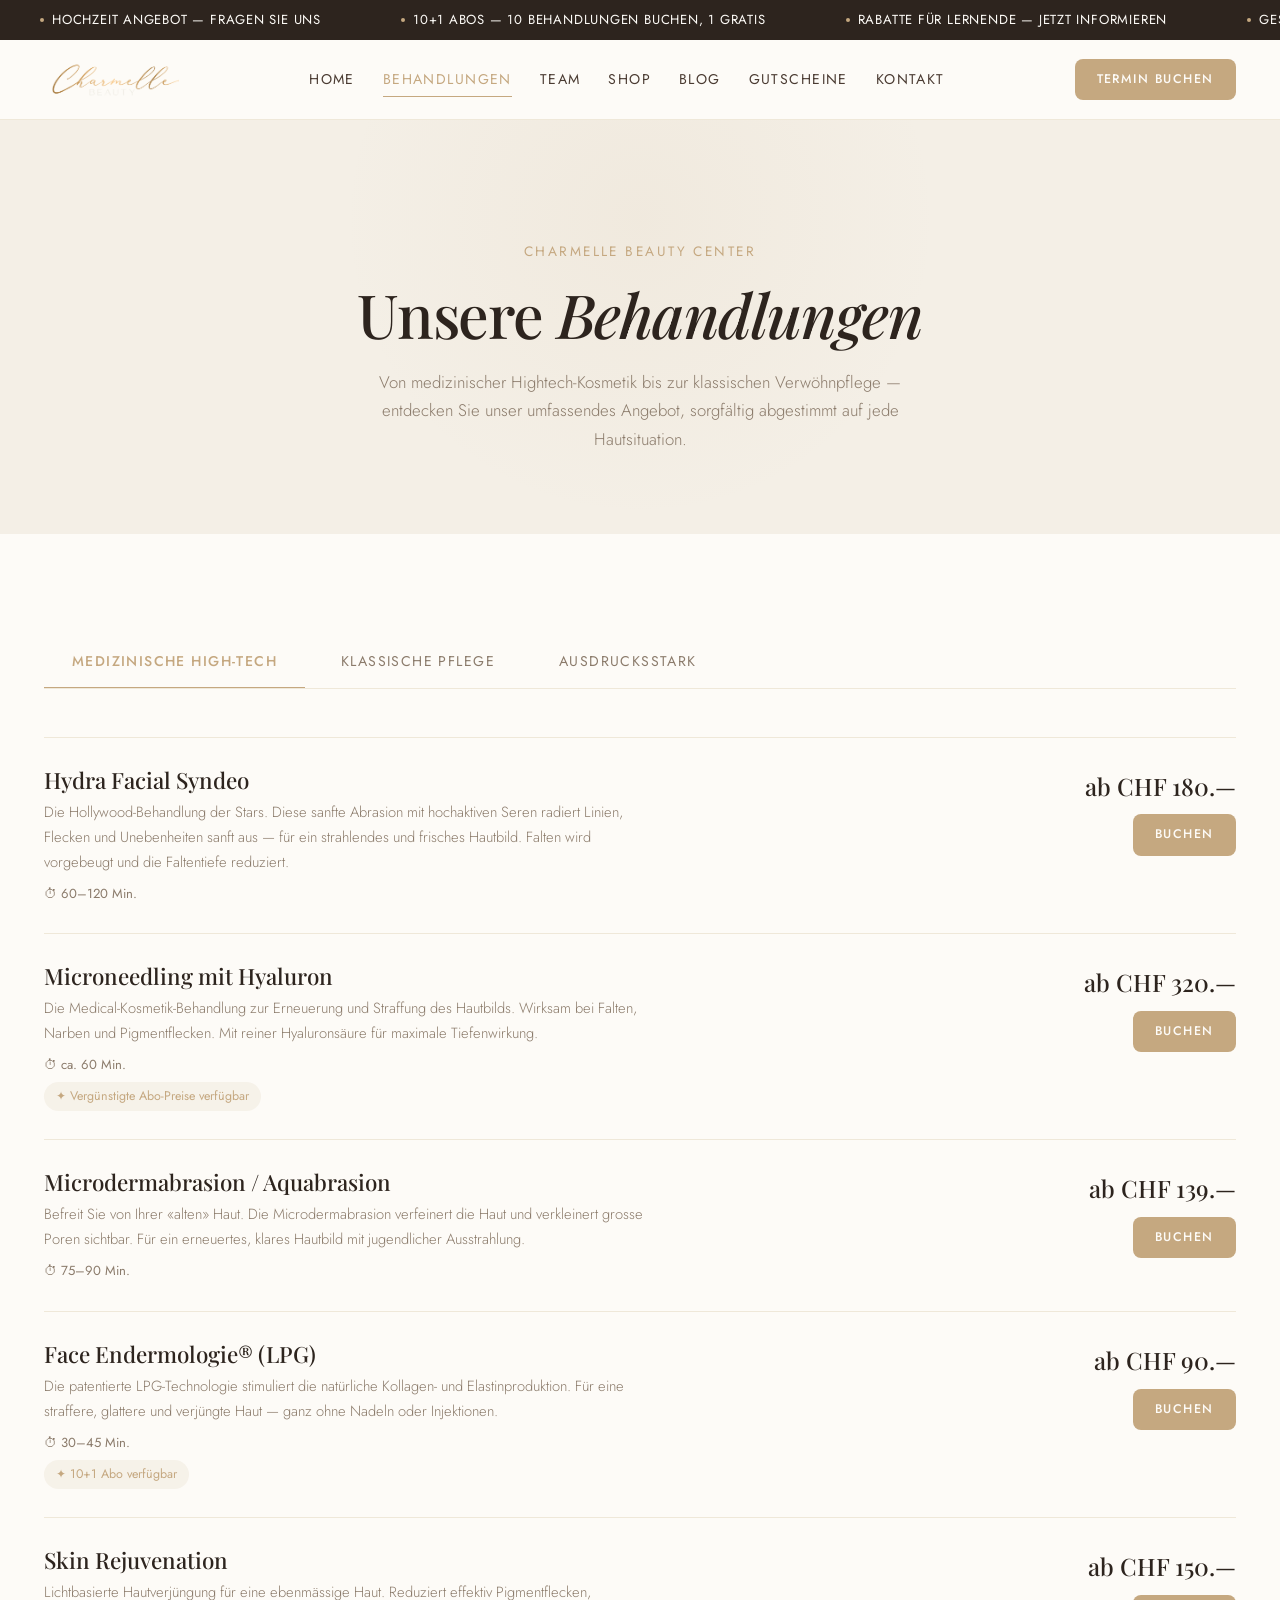
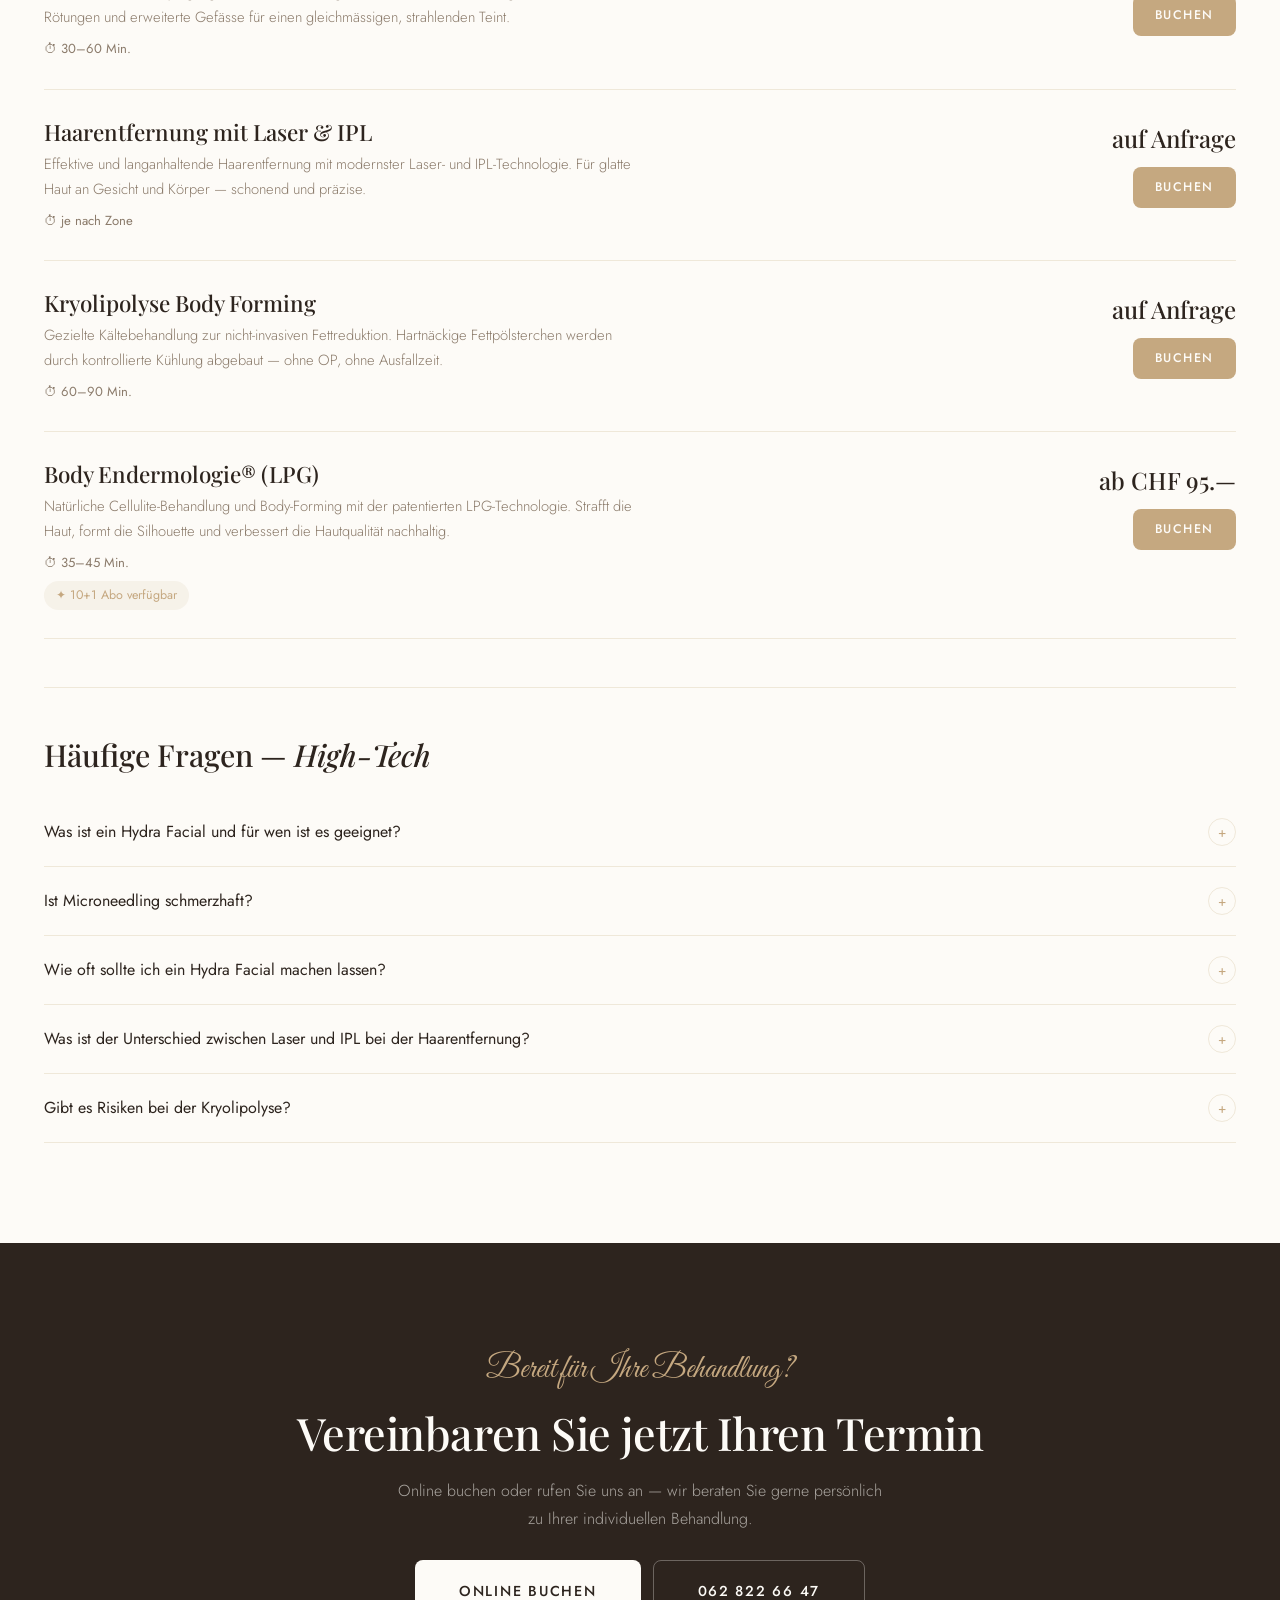
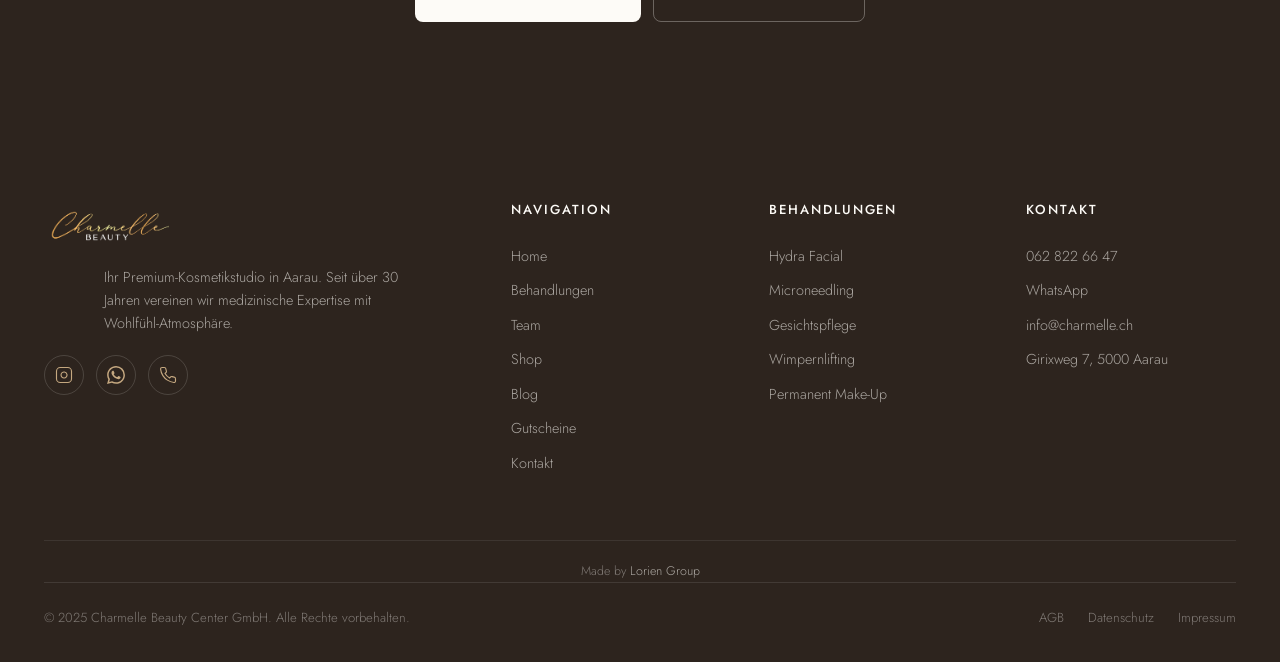
==== behandlungen.html @ 2ba54450 "Initial commit: Charmelle Beauty Center website — full static site with team, treatments, shop, blog" ====
<!DOCTYPE html>
<html lang="de-CH">
<head>
  <meta charset="UTF-8">
  <meta name="viewport" content="width=device-width, initial-scale=1.0">

  <!-- SEO Meta Tags -->
  <title>Behandlungen | Charmelle Beauty Center Aarau — Hydra Facial, Microneedling, Wimpernlifting</title>
  <meta name="description" content="Alle Behandlungen im Überblick: Hydra Facial, Microneedling, Anti-Aging, Wimpernlifting, Permanent Make-Up, Haarentfernung & mehr. Preise und Details. Jetzt buchen!">
  <meta name="keywords" content="Hydra Facial Aarau, Microneedling Preise, Wimpernlifting Aarau, Anti-Aging Behandlung, Permanent Make-Up, Haarentfernung Laser, Gesichtspflege Aarau, Kosmetik Preise">
  <meta name="robots" content="index, follow">
  <link rel="canonical" href="https://www.charmelle.ch/behandlungen">

  <!-- Open Graph -->
  <meta property="og:title" content="Behandlungen | Charmelle Beauty Center Aarau">
  <meta property="og:description" content="Hydra Facial, Microneedling, Wimpernlifting, Permanent Make-Up und mehr. Alle Behandlungen mit Preisen im Überblick.">
  <meta property="og:type" content="website">
  <meta property="og:url" content="https://www.charmelle.ch/behandlungen">
  <meta property="og:locale" content="de_CH">

  <!-- FAQ Schema -->
  <script type="application/ld+json">
  {
    "@context": "https://schema.org",
    "@type": "FAQPage",
    "mainEntity": [
      {
        "@type": "Question",
        "name": "Was ist ein Hydra Facial?",
        "acceptedAnswer": {
          "@type": "Answer",
          "text": "Das Hydra Facial ist eine sanfte, nicht-invasive Behandlung, die Reinigung, Exfoliation, Extraktion und Hydration in einem Schritt kombiniert. Hochaktive Seren werden in die Haut eingeschleust, für ein sofort sichtbares, strahlendes Hautbild."
        }
      },
      {
        "@type": "Question",
        "name": "Ist Microneedling schmerzhaft?",
        "acceptedAnswer": {
          "@type": "Answer",
          "text": "Vor der Behandlung wird eine betäubende Creme aufgetragen. Die meisten Kunden empfinden das Microneedling als angenehm und vergleichen es mit einem leichten Kribbeln auf der Haut."
        }
      },
      {
        "@type": "Question",
        "name": "Wie oft sollte ich ein Hydra Facial machen lassen?",
        "acceptedAnswer": {
          "@type": "Answer",
          "text": "Für optimale Ergebnisse empfehlen wir ein Hydra Facial alle 4–6 Wochen. Bereits nach der ersten Behandlung ist ein sichtbarer Unterschied spürbar."
        }
      },
      {
        "@type": "Question",
        "name": "Was kostet ein Wimpernlifting bei Charmelle?",
        "acceptedAnswer": {
          "@type": "Answer",
          "text": "Ein Wimpernlifting bei Charmelle kostet ab CHF 65.—. Optional können Wimpern zusätzlich gefärbt werden für einen noch intensiveren Look."
        }
      }
    ]
  }
  </script>

  <link rel="stylesheet" href="styles.css">
</head>
<body>

  <!-- ===== ANNOUNCEMENT MARQUEE BAR ===== -->
  <div class="announcement-bar" role="marquee" aria-label="Aktuelle Angebote">
    <div class="marquee-track">
      <span class="marquee-item"><span class="dot"></span>Hochzeit Angebot — Fragen Sie uns</span>
      <span class="marquee-item"><span class="dot"></span>10+1 Abos — 10 Behandlungen buchen, 1 gratis</span>
      <span class="marquee-item"><span class="dot"></span>Rabatte für Lernende — Jetzt informieren</span>
      <span class="marquee-item"><span class="dot"></span>Geschenkgutscheine ab CHF 50.—</span>
      <span class="marquee-item"><span class="dot"></span>Hochzeit Angebot — Fragen Sie uns</span>
      <span class="marquee-item"><span class="dot"></span>10+1 Abos — 10 Behandlungen buchen, 1 gratis</span>
      <span class="marquee-item"><span class="dot"></span>Rabatte für Lernende — Jetzt informieren</span>
      <span class="marquee-item"><span class="dot"></span>Geschenkgutscheine ab CHF 50.—</span>
    </div>
  </div>

  <!-- ===== HEADER ===== -->
  <header class="site-header" id="site-header">
    <div class="header-inner">
      <a href="index.html" class="logo">
        <img src="images/logo.png" alt="Charmelle Beauty Center Logo" class="logo-img">
      </a>
      <nav class="main-nav" id="main-nav">
        <a href="index.html">Home</a>
        <a href="behandlungen.html" class="active">Behandlungen</a>
        
        <a href="team.html">Team</a>
        <a href="produkte.html">Shop</a>
        <a href="blog.html">Blog</a><a href="gutscheine.html">Gutscheine</a>
        <a href="kontakt.html">Kontakt</a>
        <a href="https://charmelle.coboma.ch/booking" class="btn btn--primary btn--small header-cta--mobile" style="display:none;" target="_blank" rel="noopener">Termin Buchen</a>
      </nav>
      <div class="header-cta">
        <a href="https://charmelle.coboma.ch/booking" class="btn btn--primary btn--small" target="_blank" rel="noopener">Termin Buchen</a>
      </div>
      <button class="menu-toggle" id="menu-toggle" aria-label="Menü öffnen" aria-expanded="false">
        <span></span><span></span><span></span>
      </button>
    </div>
  </header>

  <!-- ===== PAGE HERO ===== -->
  <section class="page-hero">
    <div class="container">
      <span class="subtitle">Charmelle Beauty Center</span>
      <h1>Unsere <em class="text-italic">Behandlungen</em></h1>
      <p>Von medizinischer Hightech-Kosmetik bis zur klassischen Verwöhnpflege — entdecken Sie unser umfassendes Angebot, sorgfältig abgestimmt auf jede Hautsituation.</p>
    </div>
  </section>

  <!-- ===== BEHANDLUNGEN CONTENT ===== -->
  <section class="section" id="behandlungen-content">
    <div class="container">

      <!-- Tab Navigation -->
      <div class="tab-nav reveal" data-tab-group="treatments" role="tablist">
        <button class="tab-btn active" data-tab="tab-hightech" role="tab" aria-selected="true">Medizinische High-Tech</button>
        <button class="tab-btn" data-tab="tab-klassisch" role="tab" aria-selected="false">Klassische Pflege</button>
        <button class="tab-btn" data-tab="tab-ausdrucksstark" role="tab" aria-selected="false">Ausdrucksstark</button>
      </div>

      <!-- ==========================================
           TAB 1: MEDIZINISCHE HIGH-TECH
           ========================================== -->
      <div class="tab-panel active" id="tab-hightech" data-tab-group="treatments" role="tabpanel">

        <div class="treatment-list">

          <!-- Hydra Facial Syndeo -->
          <div class="treatment-item reveal">
            <div class="treatment-info">
              <h4>Hydra Facial Syndeo</h4>
              <p>Die Hollywood-Behandlung der Stars. Diese sanfte Abrasion mit hochaktiven Seren radiert Linien, Flecken und Unebenheiten sanft aus — für ein strahlendes und frisches Hautbild. Falten wird vorgebeugt und die Faltentiefe reduziert.</p>
              <div class="treatment-meta">
                <span class="duration">⏱ 60–120 Min.</span>
              </div>
            </div>
            <div class="treatment-action">
              <span class="treatment-price-large">ab CHF 180.—</span>
              <a href="https://charmelle.coboma.ch/booking" class="btn btn--primary btn--small" target="_blank" rel="noopener">Buchen</a>
            </div>
          </div>

          <!-- Microneedling -->
          <div class="treatment-item reveal">
            <div class="treatment-info">
              <h4>Microneedling mit Hyaluron</h4>
              <p>Die Medical-Kosmetik-Behandlung zur Erneuerung und Straffung des Hautbilds. Wirksam bei Falten, Narben und Pigmentflecken. Mit reiner Hyaluronsäure für maximale Tiefenwirkung.</p>
              <div class="treatment-meta">
                <span class="duration">⏱ ca. 60 Min.</span>
              </div>
              <span class="addon-badge">✦ Vergünstigte Abo-Preise verfügbar</span>
            </div>
            <div class="treatment-action">
              <span class="treatment-price-large">ab CHF 320.—</span>
              <a href="https://charmelle.coboma.ch/booking" class="btn btn--primary btn--small" target="_blank" rel="noopener">Buchen</a>
            </div>
          </div>

          <!-- Microdermabrasion -->
          <div class="treatment-item reveal">
            <div class="treatment-info">
              <h4>Microdermabrasion / Aquabrasion</h4>
              <p>Befreit Sie von Ihrer «alten» Haut. Die Microdermabrasion verfeinert die Haut und verkleinert grosse Poren sichtbar. Für ein erneuertes, klares Hautbild mit jugendlicher Ausstrahlung.</p>
              <div class="treatment-meta">
                <span class="duration">⏱ 75–90 Min.</span>
              </div>
            </div>
            <div class="treatment-action">
              <span class="treatment-price-large">ab CHF 139.—</span>
              <a href="https://charmelle.coboma.ch/booking" class="btn btn--primary btn--small" target="_blank" rel="noopener">Buchen</a>
            </div>
          </div>

          <!-- Face Endermologie -->
          <div class="treatment-item reveal">
            <div class="treatment-info">
              <h4>Face Endermologie® (LPG)</h4>
              <p>Die patentierte LPG-Technologie stimuliert die natürliche Kollagen- und Elastinproduktion. Für eine straffere, glattere und verjüngte Haut — ganz ohne Nadeln oder Injektionen.</p>
              <div class="treatment-meta">
                <span class="duration">⏱ 30–45 Min.</span>
              </div>
              <span class="addon-badge">✦ 10+1 Abo verfügbar</span>
            </div>
            <div class="treatment-action">
              <span class="treatment-price-large">ab CHF 90.—</span>
              <a href="https://charmelle.coboma.ch/booking" class="btn btn--primary btn--small" target="_blank" rel="noopener">Buchen</a>
            </div>
          </div>

          <!-- Skin Rejuvenation -->
          <div class="treatment-item reveal">
            <div class="treatment-info">
              <h4>Skin Rejuvenation</h4>
              <p>Lichtbasierte Hautverjüngung für eine ebenmässige Haut. Reduziert effektiv Pigmentflecken, Rötungen und erweiterte Gefässe für einen gleichmässigen, strahlenden Teint.</p>
              <div class="treatment-meta">
                <span class="duration">⏱ 30–60 Min.</span>
              </div>
            </div>
            <div class="treatment-action">
              <span class="treatment-price-large">ab CHF 150.—</span>
              <a href="https://charmelle.coboma.ch/booking" class="btn btn--primary btn--small" target="_blank" rel="noopener">Buchen</a>
            </div>
          </div>

          <!-- Haarentfernung -->
          <div class="treatment-item reveal">
            <div class="treatment-info">
              <h4>Haarentfernung mit Laser & IPL</h4>
              <p>Effektive und langanhaltende Haarentfernung mit modernster Laser- und IPL-Technologie. Für glatte Haut an Gesicht und Körper — schonend und präzise.</p>
              <div class="treatment-meta">
                <span class="duration">⏱ je nach Zone</span>
              </div>
            </div>
            <div class="treatment-action">
              <span class="treatment-price-large">auf Anfrage</span>
              <a href="https://charmelle.coboma.ch/booking" class="btn btn--primary btn--small" target="_blank" rel="noopener">Buchen</a>
            </div>
          </div>

          <!-- Kryolipolyse -->
          <div class="treatment-item reveal">
            <div class="treatment-info">
              <h4>Kryolipolyse Body Forming</h4>
              <p>Gezielte Kältebehandlung zur nicht-invasiven Fettreduktion. Hartnäckige Fettpölsterchen werden durch kontrollierte Kühlung abgebaut — ohne OP, ohne Ausfallzeit.</p>
              <div class="treatment-meta">
                <span class="duration">⏱ 60–90 Min.</span>
              </div>
            </div>
            <div class="treatment-action">
              <span class="treatment-price-large">auf Anfrage</span>
              <a href="https://charmelle.coboma.ch/booking" class="btn btn--primary btn--small" target="_blank" rel="noopener">Buchen</a>
            </div>
          </div>

          <!-- Body Endermologie -->
          <div class="treatment-item reveal">
            <div class="treatment-info">
              <h4>Body Endermologie® (LPG)</h4>
              <p>Natürliche Cellulite-Behandlung und Body-Forming mit der patentierten LPG-Technologie. Strafft die Haut, formt die Silhouette und verbessert die Hautqualität nachhaltig.</p>
              <div class="treatment-meta">
                <span class="duration">⏱ 35–45 Min.</span>
              </div>
              <span class="addon-badge">✦ 10+1 Abo verfügbar</span>
            </div>
            <div class="treatment-action">
              <span class="treatment-price-large">ab CHF 95.—</span>
              <a href="https://charmelle.coboma.ch/booking" class="btn btn--primary btn--small" target="_blank" rel="noopener">Buchen</a>
            </div>
          </div>

        </div>

        <!-- FAQ: High-Tech -->
        <div class="faq-section reveal" id="faq-hightech">
          <h3>Häufige Fragen — <em class="text-italic">High-Tech</em></h3>

          <div class="faq-item">
            <button class="faq-question" aria-expanded="false">
              <span>Was ist ein Hydra Facial und für wen ist es geeignet?</span>
              <span class="faq-icon">+</span>
            </button>
            <div class="faq-answer" role="region">
              <div class="faq-answer-inner">
                Das Hydra Facial ist eine sanfte, nicht-invasive Behandlung, die Reinigung, Exfoliation, Extraktion und Hydration in einem Schritt kombiniert. Es eignet sich für alle Hauttypen — von empfindlicher bis öliger Haut, von jugendlicher Haut bis zur reifen Haut. Bereits nach der ersten Behandlung sehen und fühlen Sie den Unterschied.
              </div>
            </div>
          </div>

          <div class="faq-item">
            <button class="faq-question" aria-expanded="false">
              <span>Ist Microneedling schmerzhaft?</span>
              <span class="faq-icon">+</span>
            </button>
            <div class="faq-answer" role="region">
              <div class="faq-answer-inner">
                Vor der Behandlung wird eine betäubende Creme aufgetragen, die 20–30 Minuten einwirkt. Die meisten Kundinnen und Kunden empfinden das Microneedling danach als angenehm und vergleichen es mit einem leichten Kribbeln. Nach der Behandlung kann die Haut leicht gerötet sein — vergleichbar mit einem leichten Sonnenbrand, der nach 24–48 Stunden abklingt.
              </div>
            </div>
          </div>

          <div class="faq-item">
            <button class="faq-question" aria-expanded="false">
              <span>Wie oft sollte ich ein Hydra Facial machen lassen?</span>
              <span class="faq-icon">+</span>
            </button>
            <div class="faq-answer" role="region">
              <div class="faq-answer-inner">
                Für optimale Ergebnisse empfehlen wir ein Hydra Facial alle 4–6 Wochen. Dies entspricht dem natürlichen Erneuerungszyklus der Haut. Für akute Hautprobleme kann anfangs ein kürzerer Rhythmus sinnvoll sein — wir beraten Sie gerne persönlich.
              </div>
            </div>
          </div>

          <div class="faq-item">
            <button class="faq-question" aria-expanded="false">
              <span>Was ist der Unterschied zwischen Laser und IPL bei der Haarentfernung?</span>
              <span class="faq-icon">+</span>
            </button>
            <div class="faq-answer" role="region">
              <div class="faq-answer-inner">
                Der Laser arbeitet mit einer einzigen, konzentrierten Wellenlänge und eignet sich besonders gut für dunklere Haare und grössere Flächen. IPL (Intense Pulsed Light) verwendet ein breiteres Lichtspektrum und ist vielseitiger einsetzbar. Welche Methode für Sie optimal ist, besprechen wir in einem individuellen Beratungsgespräch.
              </div>
            </div>
          </div>

          <div class="faq-item">
            <button class="faq-question" aria-expanded="false">
              <span>Gibt es Risiken bei der Kryolipolyse?</span>
              <span class="faq-icon">+</span>
            </button>
            <div class="faq-answer" role="region">
              <div class="faq-answer-inner">
                Die Kryolipolyse ist eine medizinisch erprobte und sichere Methode. Während der Behandlung können Sie ein Kältegefühl und leichtes Ziehen spüren. Nach der Behandlung kann die behandelte Zone leicht gerötet oder empfindlich sein — dies klingt in der Regel innerhalb weniger Stunden ab. Ein unverbindliches Beratungsgespräch klärt, ob die Behandlung für Sie geeignet ist.
              </div>
            </div>
          </div>
        </div>

      </div>

      <!-- ==========================================
           TAB 2: KLASSISCHE PFLEGE
           ========================================== -->
      <div class="tab-panel" id="tab-klassisch" data-tab-group="treatments" role="tabpanel">

        <div class="treatment-list">

          <!-- Verwöhnpflege -->
          <div class="treatment-item reveal">
            <div class="treatment-info">
              <h4>Charmelle Verwöhnpflege</h4>
              <p>Die individuelle «Verwöhnmichpflege» nach Art des Hauses. Tiefenreinigung, Brauenkorrektur, Ausreinigung, Wirkstoffkonzentrat, Einschleusung, Gesichts- & Nackenmassage, Pflegepackung — alles abgestimmt auf Ihre Haut.</p>
              <div class="treatment-meta">
                <span class="duration">⏱ ca. 1¾ Stunden</span>
              </div>
              <span class="addon-badge">+ Brauen zupfen · Wimpern färben · Mini Make-Up</span>
            </div>
            <div class="treatment-action">
              <span class="treatment-price-large">ab CHF 155.—</span>
              <a href="https://charmelle.coboma.ch/booking" class="btn btn--primary btn--small" target="_blank" rel="noopener">Buchen</a>
            </div>
          </div>

          <!-- Best Ager -->
          <div class="treatment-item reveal">
            <div class="treatment-info">
              <h4>Best Ager Verwöhnpflege</h4>
              <p>Eine Wohltat für Haut und Seele. Sanfte Tiefenreinigung, gezielte Entkrustung, Einarbeitung mit Ultraschall, straffende Wirkstoffmassage oder Lymphdrainage und abgestimmte Pflegemaske. Bringt Ihre Haut zum Strahlen.</p>
              <div class="treatment-meta">
                <span class="duration">⏱ ca. 1¾ Stunden</span>
              </div>
              <span class="addon-badge">+ Brauen/Wimpern färben · Mini Make-Up</span>
            </div>
            <div class="treatment-action">
              <span class="treatment-price-large">ab CHF 169.—</span>
              <a href="https://charmelle.coboma.ch/booking" class="btn btn--primary btn--small" target="_blank" rel="noopener">Buchen</a>
            </div>
          </div>

          <!-- Aknebehandlungen -->
          <div class="treatment-item reveal">
            <div class="treatment-info">
              <h4>Aknebehandlungen</h4>
              <p>Gezielte Behandlungen für unreine Haut, Spätakne und Akne-Narben. Wir analysieren Ihre Hautsituation und erstellen einen individuellen Behandlungsplan mit bewährten medizinischen Wirkstoffen.</p>
              <div class="treatment-meta">
                <span class="duration">⏱ 60–90 Min.</span>
              </div>
            </div>
            <div class="treatment-action">
              <span class="treatment-price-large">ab CHF 120.—</span>
              <a href="https://charmelle.coboma.ch/booking" class="btn btn--primary btn--small" target="_blank" rel="noopener">Buchen</a>
            </div>
          </div>

          <!-- Regenerationsbehandlungen -->
          <div class="treatment-item reveal">
            <div class="treatment-info">
              <h4>Regenerationsbehandlungen</h4>
              <p>Sanfte «Schmetterlingsbehandlungen» zur Entfaltung Ihrer natürlichen Schönheit. Ideal als Kur im Wechsel der Jahreszeit, bei Stress oder einfach weil Sie es sich wert sind. Inkl. Bio Face-Lifting, Gold Deluxe, Eismasken oder VIP Power Vitamin-Kur.</p>
              <div class="treatment-meta">
                <span class="duration">⏱ 60–90 Min.</span>
              </div>
            </div>
            <div class="treatment-action">
              <span class="treatment-price-large">ab CHF 110.—</span>
              <a href="https://charmelle.coboma.ch/booking" class="btn btn--primary btn--small" target="_blank" rel="noopener">Buchen</a>
            </div>
          </div>

          <!-- Herren -->
          <div class="treatment-item reveal">
            <div class="treatment-info">
              <h4>Für den gepflegten Mann</h4>
              <p>Massgeschneiderte Gesichtspflege speziell für Männerhaut. Tiefenreinigung, Anti-Aging und Regeneration — abgestimmt auf die besonderen Bedürfnisse der männlichen Haut.</p>
              <div class="treatment-meta">
                <span class="duration">⏱ 60–90 Min.</span>
              </div>
            </div>
            <div class="treatment-action">
              <span class="treatment-price-large">ab CHF 120.—</span>
              <a href="https://charmelle.coboma.ch/booking" class="btn btn--primary btn--small" target="_blank" rel="noopener">Buchen</a>
            </div>
          </div>

        </div>

        <!-- FAQ: Klassische Pflege -->
        <div class="faq-section reveal" id="faq-klassisch">
          <h3>Häufige Fragen — <em class="text-italic">Klassische Pflege</em></h3>

          <div class="faq-item">
            <button class="faq-question" aria-expanded="false">
              <span>Was ist in der Charmelle Verwöhnpflege enthalten?</span>
              <span class="faq-icon">+</span>
            </button>
            <div class="faq-answer" role="region">
              <div class="faq-answer-inner">
                Die Verwöhnpflege umfasst eine Tiefenreinigung, Brauenkorrektur, professionelle Ausreinigung, ein individuelles Wirkstoffkonzentrat je nach Hautsituation, kühle oder warme Einschleusung, eine wohltuende Gesichts-, Nacken- und Décolleté-Massage (oder Lymphdrainage), eine abgestimmte Pflegepackung und auf Wunsch ein kleines Make-Up. Die volle Behandlung dauert ca. 1¾ Stunden.
              </div>
            </div>
          </div>

          <div class="faq-item">
            <button class="faq-question" aria-expanded="false">
              <span>Kann ich Add-ons zu meiner Behandlung hinzufügen?</span>
              <span class="faq-icon">+</span>
            </button>
            <div class="faq-answer" role="region">
              <div class="faq-answer-inner">
                Ja! Zu den meisten Gesichtsbehandlungen können Sie Add-ons hinzubuchen, zum Beispiel Brauen zupfen, Wimpern oder Brauen färben, oder ein kleines Make-Up. Sprechen Sie uns einfach bei der Buchung an oder teilen Sie Ihren Wunsch direkt bei der Behandlung mit.
              </div>
            </div>
          </div>

          <div class="faq-item">
            <button class="faq-question" aria-expanded="false">
              <span>Was unterscheidet die Best Ager Pflege von der Verwöhnpflege?</span>
              <span class="faq-icon">+</span>
            </button>
            <div class="faq-answer" role="region">
              <div class="faq-answer-inner">
                Die Best Ager Pflege ist speziell auf die Bedürfnisse reifer Haut abgestimmt. Sie enthält sanfte, aber wirkungsstarke Schritte wie Ultraschall-Einschleusung, straffende Wirkstoffmassagen und hochaktive Anti-Aging-Wirkstoffe. Das Ergebnis: frischere, strahlendere Haut mit spürbarem Straffungseffekt.
              </div>
            </div>
          </div>

          <div class="faq-item">
            <button class="faq-question" aria-expanded="false">
              <span>Bieten Sie auch Behandlungen für Männer an?</span>
              <span class="faq-icon">+</span>
            </button>
            <div class="faq-answer" role="region">
              <div class="faq-answer-inner">
                Absolut! Immer mehr Männer schätzen professionelle Hautpflege. Unsere Herrenbehandlungen sind exakt auf Männerhaut abgestimmt, die sich in Struktur und Bedürfnissen von weiblicher Haut unterscheidet. Von der Tiefenreinigung bis zum Anti-Aging — diskret, professionell und in angenehmer Atmosphäre.
              </div>
            </div>
          </div>
        </div>

      </div>

      <!-- ==========================================
           TAB 3: AUSDRUCKSSTARK
           ========================================== -->
      <div class="tab-panel" id="tab-ausdrucksstark" data-tab-group="treatments" role="tabpanel">

        <div class="treatment-list">

          <!-- Wimpernlifting -->
          <div class="treatment-item reveal">
            <div class="treatment-info">
              <h4>Wimpernlifting</h4>
              <p>Der natürliche Wow-Effekt. Ihre eigenen Wimpern werden dauerhaft geschwungen und wirken sofort voller und länger — ganz ohne Extensions. Optional mit Färbung für maximale Intensität.</p>
              <div class="treatment-meta">
                <span class="duration">⏱ ca. 60 Min.</span>
              </div>
              <span class="addon-badge">+ Wimpern färben zusätzlich buchbar</span>
            </div>
            <div class="treatment-action">
              <span class="treatment-price-large">ab CHF 65.—</span>
              <a href="https://charmelle.coboma.ch/booking" class="btn btn--primary btn--small" target="_blank" rel="noopener">Buchen</a>
            </div>
          </div>

          <!-- Wimpernverlängerung -->
          <div class="treatment-item reveal">
            <div class="treatment-info">
              <h4>Wimpernverlängerung (Extensions)</h4>
              <p>Professionelle Wimpernverlängerung für einen umwerfenden Blick. Einzelne Seiden- oder Kunsthaarwimpern werden an Ihre natürlichen Wimpern angebracht — für ein dramatisches oder natürliches Ergebnis, ganz nach Wunsch.</p>
              <div class="treatment-meta">
                <span class="duration">⏱ 90–120 Min.</span>
              </div>
            </div>
            <div class="treatment-action">
              <span class="treatment-price-large">ab CHF 180.—</span>
              <a href="https://charmelle.coboma.ch/booking" class="btn btn--primary btn--small" target="_blank" rel="noopener">Buchen</a>
            </div>
          </div>

          <!-- Permanent Make-Up -->
          <div class="treatment-item reveal">
            <div class="treatment-info">
              <h4>Permanent Make-Up</h4>
              <p>Perfekt betonte Augenbrauen, Lippen oder Lidstriche — 24 Stunden am Tag. Mit modernster Pigmentiertechnik in natürlichen Farbtönen für ein dauerhaft gepflegtes Aussehen.</p>
              <div class="treatment-meta">
                <span class="duration">⏱ 90–120 Min.</span>
              </div>
            </div>
            <div class="treatment-action">
              <span class="treatment-price-large">ab CHF 350.—</span>
              <a href="https://charmelle.coboma.ch/booking" class="btn btn--primary btn--small" target="_blank" rel="noopener">Buchen</a>
            </div>
          </div>

          <!-- Microblading -->
          <div class="treatment-item reveal">
            <div class="treatment-info">
              <h4>Microblading</h4>
              <p>Die Kunst der perfekten Augenbraue. Feinste Härchen werden mit einer speziellen Handmethode in die Haut gezeichnet — für ein hyperrealistisches, natürliches Ergebnis, das 1–2 Jahre hält.</p>
              <div class="treatment-meta">
                <span class="duration">⏱ ca. 120 Min.</span>
              </div>
            </div>
            <div class="treatment-action">
              <span class="treatment-price-large">ab CHF 450.—</span>
              <a href="https://charmelle.coboma.ch/booking" class="btn btn--primary btn--small" target="_blank" rel="noopener">Buchen</a>
            </div>
          </div>

          <!-- Hand- und Fusspflege -->
          <div class="treatment-item reveal">
            <div class="treatment-info">
              <h4>Hand- und Fusspflege</h4>
              <p>Gepflegte Hände und Füsse von Kopf bis Fuss. Manicure und Pedicure mit oder ohne Lack, Shellac oder Gel — professionell und in entspannender Atmosphäre.</p>
              <div class="treatment-meta">
                <span class="duration">⏱ 45–75 Min.</span>
              </div>
              <span class="addon-badge">+ Shellac · Gel · Lack</span>
            </div>
            <div class="treatment-action">
              <span class="treatment-price-large">ab CHF 55.—</span>
              <a href="https://charmelle.coboma.ch/booking" class="btn btn--primary btn--small" target="_blank" rel="noopener">Buchen</a>
            </div>
          </div>

          <!-- Brauen & Wimpern färben -->
          <div class="treatment-item reveal">
            <div class="treatment-info">
              <h4>Brauen & Wimpern färben</h4>
              <p>Definierte Brauen und intensive Wimpern — für einen wachen, ausdrucksstarken Blick auch ohne Make-Up. Kombinierbar mit Regulieren und Zupfen für die perfekte Form.</p>
              <div class="treatment-meta">
                <span class="duration">⏱ 15–30 Min.</span>
              </div>
            </div>
            <div class="treatment-action">
              <span class="treatment-price-large">ab CHF 20.—</span>
              <a href="https://charmelle.coboma.ch/booking" class="btn btn--primary btn--small" target="_blank" rel="noopener">Buchen</a>
            </div>
          </div>

          <!-- Haarentfernung Wachs/Sugaring -->
          <div class="treatment-item reveal">
            <div class="treatment-info">
              <h4>Haarentfernung (Wachs & Sugaring)</h4>
              <p>Sanfte Haarentfernung mit Warmwachs oder Sugaring an Gesicht und Körper. Für seidig glatte Haut, die wochenlang anhält. Ideal als Ergänzung oder Alternative zur Laser-Behandlung.</p>
              <div class="treatment-meta">
                <span class="duration">⏱ je nach Zone</span>
              </div>
            </div>
            <div class="treatment-action">
              <span class="treatment-price-large">ab CHF 15.—</span>
              <a href="https://charmelle.coboma.ch/booking" class="btn btn--primary btn--small" target="_blank" rel="noopener">Buchen</a>
            </div>
          </div>

        </div>

        <!-- FAQ: Ausdrucksstark -->
        <div class="faq-section reveal" id="faq-ausdrucksstark">
          <h3>Häufige Fragen — <em class="text-italic">Ausdrucksstark</em></h3>

          <div class="faq-item">
            <button class="faq-question" aria-expanded="false">
              <span>Was kostet ein Wimpernlifting bei Charmelle?</span>
              <span class="faq-icon">+</span>
            </button>
            <div class="faq-answer" role="region">
              <div class="faq-answer-inner">
                Ein Wimpernlifting kostet ab CHF 65.—. Optional können Ihre Wimpern zusätzlich gefärbt werden für einen noch intensiveren Look. Die Behandlung dauert ca. 60 Minuten und das Ergebnis hält 6–8 Wochen.
              </div>
            </div>
          </div>

          <div class="faq-item">
            <button class="faq-question" aria-expanded="false">
              <span>Wie lange hält Permanent Make-Up?</span>
              <span class="faq-icon">+</span>
            </button>
            <div class="faq-answer" role="region">
              <div class="faq-answer-inner">
                Permanent Make-Up hält in der Regel 2–5 Jahre, je nach Hauttyp, Sonnenexposition und Pflege. Für ein optimales Ergebnis empfehlen wir nach 4–6 Wochen einen Nachstich. Im Laufe der Zeit verblasst die Farbe sanft — eine Auffrischung ist jederzeit möglich.
              </div>
            </div>
          </div>

          <div class="faq-item">
            <button class="faq-question" aria-expanded="false">
              <span>Was ist der Unterschied zwischen Wimpernlifting und Extensions?</span>
              <span class="faq-icon">+</span>
            </button>
            <div class="faq-answer" role="region">
              <div class="faq-answer-inner">
                Beim Wimpernlifting werden Ihre eigenen, natürlichen Wimpern dauerhaft geschwungen. Es ist pflegeleicht und hält 6–8 Wochen. Wimpernverlängerungen (Extensions) sind einzelne Kunsthaar-Wimpern, die an Ihre natürlichen Wimpern geklebt werden — für ein dramatischeres Ergebnis. Extensions benötigen alle 2–3 Wochen ein Refill.
              </div>
            </div>
          </div>

          <div class="faq-item">
            <button class="faq-question" aria-expanded="false">
              <span>Was ist der Unterschied zwischen Microblading und Permanent Make-Up?</span>
              <span class="faq-icon">+</span>
            </button>
            <div class="faq-answer" role="region">
              <div class="faq-answer-inner">
                Microblading ist eine manuelle Technik, bei der feinste Härchen mit einer Klinge in die Haut eingeritzt werden — das Ergebnis sieht hyper-natürlich aus. Permanent Make-Up wird mit einer Maschine und Nadel appliziert und eignet sich für definierte Linien (Augenbrauen, Lippen, Lidstrich). Microblading hält ca. 1–2 Jahre, Permanent Make-Up 2–5 Jahre.
              </div>
            </div>
          </div>
        </div>

      </div>

    </div>
  </section>

  <!-- ===== CTA BANNER ===== -->
  <section class="section section--dark" id="cta-banner">
    <div class="container text-center reveal">
      <span class="text-accent" style="font-size: 2rem; display: block; margin-bottom: 8px;">Bereit für Ihre Behandlung?</span>
      <h2 style="color: var(--text-white); margin-bottom: 16px;">Vereinbaren Sie jetzt Ihren Termin</h2>
      <p style="color: rgba(253,251,247,0.6); max-width: 500px; margin: 0 auto 28px;">
        Online buchen oder rufen Sie uns an — wir beraten Sie gerne persönlich zu Ihrer individuellen Behandlung.
      </p>
      <div style="display: flex; gap: 12px; justify-content: center; flex-wrap: wrap;">
        <a href="https://charmelle.coboma.ch/booking" class="btn btn--white btn--large" target="_blank" rel="noopener">Online buchen</a>
        <a href="tel:+41628226647" class="btn btn--outline btn--large" style="border-color: rgba(253,251,247,0.3); color: var(--text-white);">062 822 66 47</a>
      </div>
    </div>
  </section>

  <!-- ===== FOOTER ===== -->
  <footer class="site-footer" id="footer">
    <div class="container">
      <div class="footer-grid">
        <div class="footer-brand">
          <img src="images/logo.png" alt="Charmelle" style="height:48px;margin-bottom:16px;filter:brightness(1.3);">
          <p>Ihr Premium-Kosmetikstudio in Aarau. Seit über 30 Jahren vereinen wir medizinische Expertise mit Wohlfühl-Atmosphäre.</p>
          <div class="footer-social">
            <a href="https://www.instagram.com/beauty_charmelle/" target="_blank" rel="noopener" aria-label="Instagram">
              <svg width="18" height="18" viewBox="0 0 24 24" fill="none" stroke="currentColor" stroke-width="1.5"><rect x="2" y="2" width="20" height="20" rx="5" ry="5"></rect><path d="m16 11.37A4 4 0 1 1 12.63 8 4 4 0 0 1 16 11.37z"></path><line x1="17.5" y1="6.5" x2="17.51" y2="6.5"></line></svg>
            </a>
            <a href="https://wa.me/+41798286647" target="_blank" rel="noopener" aria-label="WhatsApp">
              <svg width="18" height="18" viewBox="0 0 24 24" fill="currentColor"><path d="M17.472 14.382c-.297-.149-1.758-.867-2.03-.967-.273-.099-.471-.148-.67.15-.197.297-.767.966-.94 1.164-.173.199-.347.223-.644.075-.297-.15-1.255-.463-2.39-1.475-.883-.788-1.48-1.761-1.653-2.059-.173-.297-.018-.458.13-.606.134-.133.298-.347.446-.52.149-.174.198-.298.298-.497.099-.198.05-.371-.025-.52-.075-.149-.669-1.612-.916-2.207-.242-.579-.487-.5-.669-.51-.173-.008-.371-.01-.57-.01-.198 0-.52.074-.792.372-.272.297-1.04 1.016-1.04 2.479 0 1.462 1.065 2.875 1.213 3.074.149.198 2.096 3.2 5.077 4.487.709.306 1.262.489 1.694.625.712.227 1.36.195 1.871.118.571-.085 1.758-.719 2.006-1.413.248-.694.248-1.289.173-1.413-.074-.124-.272-.198-.57-.347m-5.421 7.403h-.004a9.87 9.87 0 01-5.031-1.378l-.361-.214-3.741.982.998-3.648-.235-.374a9.86 9.86 0 01-1.51-5.26c.001-5.45 4.436-9.884 9.888-9.884 2.64 0 5.122 1.03 6.988 2.898a9.825 9.825 0 012.893 6.994c-.003 5.45-4.437 9.884-9.885 9.884m8.413-18.297A11.815 11.815 0 0012.05 0C5.495 0 .16 5.335.157 11.892c0 2.096.547 4.142 1.588 5.945L.057 24l6.305-1.654a11.882 11.882 0 005.683 1.448h.005c6.554 0 11.89-5.335 11.893-11.893a11.821 11.821 0 00-3.48-8.413z"/></svg>
            </a>
            <a href="tel:+41628226647" aria-label="Telefon">
              <svg width="18" height="18" viewBox="0 0 24 24" fill="none" stroke="currentColor" stroke-width="1.5"><path d="M22 16.92v3a2 2 0 0 1-2.18 2 19.79 19.79 0 0 1-8.63-3.07 19.5 19.5 0 0 1-6-6 19.79 19.79 0 0 1-3.07-8.67A2 2 0 0 1 4.11 2h3a2 2 0 0 1 2 1.72 12.84 12.84 0 0 0 .7 2.81 2 2 0 0 1-.45 2.11L8.09 9.91a16 16 0 0 0 6 6l1.27-1.27a2 2 0 0 1 2.11-.45 12.84 12.84 0 0 0 2.81.7A2 2 0 0 1 22 16.92z"></path></svg>
            </a>
          </div>
        </div>
        <div class="footer-col">
          <h5>Navigation</h5>
          <a href="index.html">Home</a>
          <a href="behandlungen.html">Behandlungen</a>
          
          <a href="team.html">Team</a>
          <a href="produkte.html">Shop</a>
        <a href="blog.html">Blog</a><a href="gutscheine.html">Gutscheine</a>
          <a href="kontakt.html">Kontakt</a>
        </div>
        <div class="footer-col">
          <h5>Behandlungen</h5>
          <a href="behandlungen.html#hightech">Hydra Facial</a>
          <a href="behandlungen.html#hightech">Microneedling</a>
          <a href="behandlungen.html#klassisch">Gesichtspflege</a>
          <a href="behandlungen.html#ausdrucksstark">Wimpernlifting</a>
          <a href="behandlungen.html#ausdrucksstark">Permanent Make-Up</a>
        </div>
        <div class="footer-col">
          <h5>Kontakt</h5>
          <a href="tel:+41628226647">062 822 66 47</a>
          <a href="https://wa.me/+41798286647" target="_blank" rel="noopener">WhatsApp</a>
          <a href="mailto:info@charmelle.ch">info@charmelle.ch</a>
          <a href="https://goo.gl/maps/aarau" target="_blank" rel="noopener">Girixweg 7, 5000 Aarau</a>
        </div>
      </div>
      <div class="footer-credit">Made by <a href="https://www.lorien.group/" target="_blank" rel="noopener">Lorien Group</a></div>
      <div class="footer-bottom">
        <span>&copy; 2025 Charmelle Beauty Center GmbH. Alle Rechte vorbehalten.</span>
        <div class="footer-legal">
          <a href="kontakt.html#agb">AGB</a>
          <a href="kontakt.html#datenschutz">Datenschutz</a>
          <a href="kontakt.html#impressum">Impressum</a>
        </div>
      </div>
    </div>
  </footer>

  <script src="main.js"></script>
</body>
</html>
---- styles.css ----
/* ============================================================
   CHARMELLE BEAUTY — GLOBAL DESIGN SYSTEM
   CI: Pearl White / Light Sand / Warm Taupe / Signature Gold / Espresso Brown
   Typography: Playfair Display (Headings) • Jost (Body) • Great Vibes (Accent)
   ============================================================ */

/* --- Google Fonts Import --- */
@import url('https://fonts.googleapis.com/css2?family=Great+Vibes&family=Jost:wght@300;400;500;600&family=Playfair+Display:ital,wght@0,400;0,500;0,600;0,700;1,400;1,500;1,600;1,700&display=swap');

/* --- CSS Custom Properties --- */
:root {
  /* Colors */
  --bg-primary: #FDFBF7;
  --bg-section: #F4EFE6;
  --accent-shape: #D5C3A1;
  --accent-gold: #C5A880;
  --accent-gold-hover: #B8975E;
  --accent-gold-light: rgba(197, 168, 128, 0.12);
  --text-primary: #4A3B32;
  --text-heading: #2D241E;
  --text-light: #8B7B6B;
  --text-white: #FDFBF7;
  --border-color: rgba(213, 195, 161, 0.35);
  --shadow-soft: 0 4px 24px rgba(45, 36, 30, 0.06);
  --shadow-card: 0 8px 32px rgba(45, 36, 30, 0.08);
  --shadow-elevated: 0 16px 48px rgba(45, 36, 30, 0.12);

  /* Typography */
  --font-heading: 'Playfair Display', Georgia, serif;
  --font-body: 'Jost', 'Helvetica Neue', sans-serif;
  --font-accent: 'Great Vibes', cursive;

  /* Sizing */
  --container-max: 1240px;
  --container-narrow: 960px;
  --header-height: 80px;
  --announcement-height: 40px;
  --section-padding: 100px;
  --section-padding-mobile: 60px;
  --border-radius-sm: 8px;
  --border-radius-md: 16px;
  --border-radius-lg: 24px;
  --arch-radius: 500px 500px 20px 20px;

  /* Transitions */
  --transition-fast: 0.2s cubic-bezier(0.4, 0, 0.2, 1);
  --transition-smooth: 0.4s cubic-bezier(0.4, 0, 0.2, 1);
  --transition-spring: 0.6s cubic-bezier(0.34, 1.56, 0.64, 1);
}

/* --- Reset & Base --- */
*,
*::before,
*::after {
  margin: 0;
  padding: 0;
  box-sizing: border-box;
}

html {
  scroll-behavior: smooth;
  -webkit-font-smoothing: antialiased;
  -moz-osx-font-smoothing: grayscale;
}

body {
  font-family: var(--font-body);
  font-weight: 300;
  font-size: 16px;
  line-height: 1.7;
  color: var(--text-primary);
  background-color: var(--bg-primary);
  overflow-x: hidden;
}

img {
  max-width: 100%;
  height: auto;
  display: block;
}

a {
  color: var(--accent-gold);
  text-decoration: none;
  transition: color var(--transition-fast);
}

a:hover {
  color: var(--accent-gold-hover);
}

ul, ol {
  list-style: none;
}

button {
  cursor: pointer;
  font-family: var(--font-body);
  border: none;
  background: none;
}

/* --- Typography --- */
h1, h2, h3, h4, h5, h6 {
  font-family: var(--font-heading);
  color: var(--text-heading);
  line-height: 1.25;
  font-weight: 500;
}

h1 {
  font-size: clamp(2.4rem, 5vw, 3.8rem);
  letter-spacing: -0.02em;
}

h2 {
  font-size: clamp(1.8rem, 3.5vw, 2.8rem);
  letter-spacing: -0.01em;
}

h3 {
  font-size: clamp(1.4rem, 2.5vw, 1.9rem);
}

h4 {
  font-size: clamp(1.1rem, 2vw, 1.4rem);
}

h5 {
  font-size: 1.1rem;
  font-weight: 600;
}

h6 {
  font-size: 0.95rem;
  font-weight: 600;
  text-transform: uppercase;
  letter-spacing: 0.08em;
}

p {
  margin-bottom: 1em;
  font-weight: 300;
}

.text-accent {
  font-family: var(--font-accent);
  color: var(--accent-gold);
}

.text-italic {
  font-style: italic;
}

.text-center {
  text-align: center;
}

.text-gold {
  color: var(--accent-gold);
}

.subtitle {
  font-family: var(--font-body);
  font-weight: 400;
  font-size: 0.85rem;
  text-transform: uppercase;
  letter-spacing: 0.18em;
  color: var(--accent-gold);
  margin-bottom: 0.8rem;
  display: block;
}

/* --- Layout --- */
.container {
  width: 100%;
  max-width: var(--container-max);
  margin: 0 auto;
  padding: 0 24px;
}

.container--narrow {
  max-width: var(--container-narrow);
}

.section {
  padding: var(--section-padding) 0;
}

.section--sand {
  background-color: var(--bg-section);
}

.section--dark {
  background-color: var(--text-heading);
  color: var(--text-white);
}

.section--dark h2,
.section--dark h3,
.section--dark h4 {
  color: var(--text-white);
}

/* --- Grid System --- */
.grid {
  display: grid;
  gap: 32px;
}

.grid--2 {
  grid-template-columns: repeat(2, 1fr);
}

.grid--3 {
  grid-template-columns: repeat(3, 1fr);
}

.grid--4 {
  grid-template-columns: repeat(4, 1fr);
}

@media (max-width: 1024px) {
  .grid--4 { grid-template-columns: repeat(2, 1fr); }
  .grid--3 { grid-template-columns: repeat(2, 1fr); }
}

@media (max-width: 768px) {
  .grid--4,
  .grid--3,
  .grid--2 {
    grid-template-columns: 1fr;
  }
}

/* --- Split Section (2-col → 1-col on mobile) --- */
.split-section {
  display: grid;
  grid-template-columns: 1fr 1fr;
  gap: 48px;
  align-items: center;
}

@media (max-width: 768px) {
  .split-section {
    grid-template-columns: 1fr;
    gap: 24px;
    text-align: center;
  }

  .split-section .arch-img {
    max-width: 320px;
    margin: 0 auto;
  }

  .split-section .btn {
    margin: 0 auto;
  }

  .split-section .golden-rule {
    margin-left: auto;
    margin-right: auto;
  }

  .split-section .treatment-meta {
    justify-content: center;
  }
}

/* --- Decorative Elements --- */
.golden-rule {
  width: 60px;
  height: 2px;
  background: linear-gradient(90deg, var(--accent-gold), var(--accent-shape));
  border: none;
  margin: 20px 0;
}

.golden-rule--center {
  margin-left: auto;
  margin-right: auto;
}

.section-header {
  text-align: center;
  margin-bottom: 60px;
}

.section-header .subtitle {
  margin-bottom: 12px;
}

.section-header h2 {
  margin-bottom: 8px;
}

.section-header p {
  max-width: 600px;
  margin-left: auto;
  margin-right: auto;
  color: var(--text-light);
  font-size: 1.05rem;
}

/* Arch SVG decoration */
.arch-decoration {
  position: absolute;
  opacity: 0.06;
  pointer-events: none;
}

/* --- Announcement Marquee Bar --- */
.announcement-bar {
  background: var(--text-heading);
  color: var(--text-white);
  height: var(--announcement-height);
  display: flex;
  align-items: center;
  overflow: hidden;
  position: relative;
  z-index: 1001;
}

.marquee-track {
  display: flex;
  animation: marquee 30s linear infinite;
  white-space: nowrap;
}

.marquee-track:hover {
  animation-play-state: paused;
}

.marquee-item {
  display: inline-flex;
  align-items: center;
  gap: 8px;
  padding: 0 40px;
  font-size: 0.82rem;
  font-weight: 400;
  letter-spacing: 0.06em;
  text-transform: uppercase;
}

.marquee-item .dot {
  width: 4px;
  height: 4px;
  background: var(--accent-gold);
  border-radius: 50%;
  flex-shrink: 0;
}

@keyframes marquee {
  0% { transform: translateX(0); }
  100% { transform: translateX(-50%); }
}

/* --- Header / Navigation --- */
.site-header {
  position: sticky;
  top: 0;
  z-index: 1000;
  background: rgba(253, 251, 247, 0.92);
  backdrop-filter: blur(20px);
  -webkit-backdrop-filter: blur(20px);
  border-bottom: 1px solid var(--border-color);
  height: var(--header-height);
  transition: all var(--transition-smooth);
}

.site-header.scrolled {
  box-shadow: var(--shadow-soft);
}

.header-inner {
  display: flex;
  align-items: center;
  justify-content: space-between;
  height: 100%;
  max-width: var(--container-max);
  margin: 0 auto;
  padding: 0 24px;
}

.logo {
  display: flex;
  align-items: center;
  gap: 10px;
  text-decoration: none;
  flex-shrink: 0;
}

.logo-text {
  font-family: var(--font-accent);
  font-size: 1.9rem;
  color: var(--accent-gold);
  line-height: 1;
}

.logo-sub {
  font-family: var(--font-body);
  font-size: 0.6rem;
  text-transform: uppercase;
  letter-spacing: 0.25em;
  color: var(--text-light);
  display: block;
  margin-top: 2px;
}

.logo-img {
  height: 52px;
  width: auto;
  display: block;
}

.main-nav {
  display: flex;
  align-items: center;
  gap: 28px;
}

.main-nav a {
  font-family: var(--font-body);
  font-size: 0.88rem;
  font-weight: 400;
  color: var(--text-primary);
  text-decoration: none;
  text-transform: uppercase;
  letter-spacing: 0.1em;
  position: relative;
  padding: 4px 0;
  transition: color var(--transition-fast);
}

.main-nav a::after {
  content: '';
  position: absolute;
  bottom: -2px;
  left: 0;
  width: 0;
  height: 1.5px;
  background: var(--accent-gold);
  transition: width var(--transition-smooth);
}

.main-nav a:hover,
.main-nav a.active {
  color: var(--accent-gold);
}

.main-nav a:hover::after,
.main-nav a.active::after {
  width: 100%;
}

.header-cta {
  flex-shrink: 0;
}

/* --- Buttons --- */
.btn {
  display: inline-flex;
  align-items: center;
  justify-content: center;
  gap: 8px;
  padding: 14px 32px;
  font-family: var(--font-body);
  font-size: 0.85rem;
  font-weight: 500;
  text-transform: uppercase;
  letter-spacing: 0.12em;
  border-radius: var(--border-radius-sm);
  transition: all var(--transition-smooth);
  text-decoration: none;
  border: none;
  cursor: pointer;
  white-space: nowrap;
}

.btn--primary {
  background: var(--accent-gold);
  color: var(--text-white);
}

.btn--primary:hover {
  background: var(--accent-gold-hover);
  color: var(--text-white);
  transform: translateY(-2px);
  box-shadow: 0 8px 24px rgba(197, 168, 128, 0.3);
}

.btn--outline {
  background: transparent;
  color: var(--accent-gold);
  border: 1.5px solid var(--accent-gold);
}

.btn--outline:hover {
  background: var(--accent-gold);
  color: var(--text-white);
  transform: translateY(-2px);
}

.btn--ghost {
  background: transparent;
  color: var(--text-primary);
  padding: 10px 0;
  letter-spacing: 0.06em;
}

.btn--ghost::after {
  content: '→';
  transition: transform var(--transition-fast);
}

.btn--ghost:hover {
  color: var(--accent-gold);
}

.btn--ghost:hover::after {
  transform: translateX(4px);
}

.btn--large {
  padding: 18px 44px;
  font-size: 0.9rem;
}

.btn--small {
  padding: 10px 22px;
  font-size: 0.78rem;
}

.btn--white {
  background: var(--bg-primary);
  color: var(--text-heading);
}

.btn--white:hover {
  background: #fff;
  color: var(--accent-gold);
  transform: translateY(-2px);
  box-shadow: var(--shadow-card);
}

/* --- Mobile Menu --- */
.menu-toggle {
  display: none;
  flex-direction: column;
  gap: 5px;
  background: none;
  border: none;
  cursor: pointer;
  padding: 8px;
  z-index: 1010;
}

.menu-toggle span {
  display: block;
  width: 24px;
  height: 1.5px;
  background: var(--text-heading);
  transition: all var(--transition-smooth);
  transform-origin: center;
}

.menu-toggle.active span:nth-child(1) {
  transform: rotate(45deg) translateY(4.6px);
}

.menu-toggle.active span:nth-child(2) {
  opacity: 0;
}

.menu-toggle.active span:nth-child(3) {
  transform: rotate(-45deg) translateY(-4.6px);
}

@media (max-width: 900px) {
  .menu-toggle {
    display: flex;
  }

  .main-nav {
    position: fixed;
    top: 0;
    left: 0;
    width: 100%;
    height: 100vh;
    background: rgba(253, 251, 247, 0.98);
    backdrop-filter: blur(30px);
    flex-direction: column;
    justify-content: center;
    gap: 32px;
    transform: translateX(100%);
    transition: transform var(--transition-smooth);
    z-index: 1005;
  }

  .main-nav.open {
    transform: translateX(0);
  }

  .main-nav a {
    font-size: 1.3rem;
    letter-spacing: 0.15em;
  }

  .header-cta {
    display: none;
  }

  .header-cta--mobile {
    display: block !important;
  }
}

/* --- Arch Image Treatment --- */
.arch-img {
  border-radius: var(--arch-radius);
  overflow: hidden;
  position: relative;
}

.arch-img img {
  width: 100%;
  height: 100%;
  object-fit: cover;
  transition: transform 0.8s cubic-bezier(0.4, 0, 0.2, 1);
}

.arch-img:hover img {
  transform: scale(1.04);
}

.arch-img--overlay::after {
  content: '';
  position: absolute;
  inset: 0;
  background: linear-gradient(180deg, transparent 50%, rgba(45, 36, 30, 0.4));
  border-radius: var(--arch-radius);
  pointer-events: none;
}

/* --- Hero Section --- */
.hero {
  position: relative;
  min-height: 85vh;
  display: flex;
  align-items: center;
  overflow: hidden;
  background: var(--bg-primary);
}

.hero-content {
  position: relative;
  z-index: 2;
  max-width: 600px;
}

.hero-content .subtitle {
  animation: fadeInUp 0.8s ease both;
}

.hero-content h1 {
  animation: fadeInUp 0.8s ease 0.15s both;
  margin-bottom: 16px;
}

.hero-content p {
  font-size: 1.1rem;
  color: var(--text-light);
  margin-bottom: 32px;
  animation: fadeInUp 0.8s ease 0.3s both;
}

.hero-content .btn {
  animation: fadeInUp 0.8s ease 0.45s both;
}

.hero-visual {
  position: absolute;
  right: -5%;
  top: 50%;
  transform: translateY(-50%);
  width: 48%;
  max-width: 580px;
  z-index: 1;
  animation: fadeInRight 1s ease 0.3s both;
}

.hero-visual .arch-img {
  height: 520px;
  box-shadow: var(--shadow-elevated);
}

@media (max-width: 900px) {
  .hero {
    min-height: auto;
    padding: 80px 0 40px;
    flex-direction: column-reverse;
    text-align: center;
  }

  .hero-content {
    max-width: 100%;
  }

  .hero-visual {
    position: relative;
    right: auto;
    top: auto;
    transform: none;
    width: 80%;
    max-width: 360px;
    margin: 0 auto 40px;
  }

  .hero-visual .arch-img {
    height: 380px;
  }
}

/* --- Category Teaser Cards --- */
.category-card {
  position: relative;
  border-radius: var(--arch-radius);
  overflow: hidden;
  aspect-ratio: 3/4;
  cursor: pointer;
  text-decoration: none;
  display: block;
}

.category-card img {
  width: 100%;
  height: 100%;
  object-fit: cover;
  transition: transform 0.8s cubic-bezier(0.4, 0, 0.2, 1);
}

.category-card:hover img {
  transform: scale(1.06);
}

.category-card-overlay {
  position: absolute;
  inset: 0;
  background: linear-gradient(180deg, transparent 40%, rgba(45, 36, 30, 0.7) 100%);
  display: flex;
  flex-direction: column;
  justify-content: flex-end;
  padding: 32px;
  transition: background var(--transition-smooth);
}

.category-card:hover .category-card-overlay {
  background: linear-gradient(180deg, transparent 30%, rgba(45, 36, 30, 0.8) 100%);
}

.category-card-overlay h3 {
  color: #fff;
  margin-bottom: 6px;
  font-size: 1.5rem;
}

.category-card-overlay p {
  color: rgba(255, 255, 255, 0.8);
  font-size: 0.9rem;
  margin-bottom: 0;
}

.category-card-overlay .card-arrow {
  position: absolute;
  top: 24px;
  right: 24px;
  width: 40px;
  height: 40px;
  border-radius: 50%;
  background: rgba(255, 255, 255, 0.15);
  backdrop-filter: blur(8px);
  display: flex;
  align-items: center;
  justify-content: center;
  color: #fff;
  font-size: 1.1rem;
  transition: all var(--transition-smooth);
}

.category-card:hover .card-arrow {
  background: var(--accent-gold);
  transform: rotate(-45deg);
}

/* --- Treatment List / Repeater --- */
.treatment-list {
  display: flex;
  flex-direction: column;
}

.treatment-item {
  display: grid;
  grid-template-columns: 1fr auto;
  gap: 24px;
  align-items: start;
  padding: 28px 0;
  border-bottom: 1px solid var(--border-color);
  transition: all var(--transition-fast);
}

.treatment-item:first-child {
  border-top: 1px solid var(--border-color);
}

.treatment-item:hover {
  padding-left: 12px;
}

.treatment-info h4 {
  margin-bottom: 6px;
  transition: color var(--transition-fast);
}

.treatment-item:hover .treatment-info h4 {
  color: var(--accent-gold);
}

.treatment-info p {
  color: var(--text-light);
  font-size: 0.92rem;
  margin-bottom: 8px;
  max-width: 600px;
}

.treatment-meta {
  display: flex;
  gap: 16px;
  align-items: center;
  flex-wrap: wrap;
}

.treatment-meta .duration,
.treatment-meta .price {
  font-size: 0.82rem;
  font-weight: 400;
  color: var(--text-light);
  display: inline-flex;
  align-items: center;
  gap: 4px;
}

.treatment-meta .price {
  color: var(--accent-gold);
  font-weight: 500;
}

.treatment-action {
  display: flex;
  flex-direction: column;
  align-items: flex-end;
  gap: 8px;
  flex-shrink: 0;
}

.treatment-price-large {
  font-family: var(--font-heading);
  font-size: 1.5rem;
  color: var(--text-heading);
  font-weight: 500;
  white-space: nowrap;
}

.treatment-duration {
  font-size: 0.82rem;
  color: var(--text-light);
}

.addon-badge {
  display: inline-flex;
  align-items: center;
  gap: 4px;
  background: var(--accent-gold-light);
  color: var(--accent-gold);
  padding: 4px 12px;
  border-radius: 20px;
  font-size: 0.78rem;
  font-weight: 400;
  margin-top: 6px;
}

@media (max-width: 640px) {
  .treatment-item {
    grid-template-columns: 1fr;
    gap: 12px;
  }

  .treatment-action {
    flex-direction: row;
    align-items: center;
    justify-content: space-between;
    width: 100%;
  }
}

/* --- Tab Navigation --- */
.tab-nav {
  display: flex;
  gap: 8px;
  margin-bottom: 48px;
  border-bottom: 1px solid var(--border-color);
  overflow-x: auto;
  scrollbar-width: none;
  -webkit-overflow-scrolling: touch;
}

.tab-nav::-webkit-scrollbar {
  display: none;
}

.tab-btn {
  padding: 16px 28px;
  font-family: var(--font-body);
  font-size: 0.88rem;
  font-weight: 400;
  text-transform: uppercase;
  letter-spacing: 0.1em;
  color: var(--text-light);
  background: none;
  border: none;
  border-bottom: 2px solid transparent;
  cursor: pointer;
  transition: all var(--transition-fast);
  white-space: nowrap;
  position: relative;
  bottom: -1px;
}

.tab-btn:hover {
  color: var(--text-primary);
}

.tab-btn.active {
  color: var(--accent-gold);
  border-bottom-color: var(--accent-gold);
  font-weight: 500;
}

.tab-panel {
  display: none;
  animation: fadeIn 0.4s ease;
}

.tab-panel.active {
  display: block;
}

/* --- FAQ Accordion --- */
.faq-section {
  margin-top: 48px;
  padding-top: 48px;
  border-top: 1px solid var(--border-color);
}

.faq-section h3 {
  margin-bottom: 24px;
}

.faq-item {
  border-bottom: 1px solid var(--border-color);
}

.faq-item:first-child {
  border-top: 1px solid var(--border-color);
}

.faq-question {
  display: flex;
  align-items: center;
  justify-content: space-between;
  width: 100%;
  padding: 20px 0;
  font-family: var(--font-body);
  font-size: 1rem;
  font-weight: 400;
  color: var(--text-heading);
  background: none;
  border: none;
  cursor: pointer;
  text-align: left;
  gap: 16px;
  transition: color var(--transition-fast);
}

.faq-question:hover {
  color: var(--accent-gold);
}

.faq-icon {
  width: 28px;
  height: 28px;
  border-radius: 50%;
  border: 1px solid var(--border-color);
  display: flex;
  align-items: center;
  justify-content: center;
  flex-shrink: 0;
  transition: all var(--transition-smooth);
  font-size: 0.85rem;
  color: var(--accent-gold);
}

.faq-item.open .faq-icon {
  background: var(--accent-gold);
  color: #fff;
  border-color: var(--accent-gold);
  transform: rotate(45deg);
}

.faq-answer {
  max-height: 0;
  overflow: hidden;
  transition: max-height var(--transition-smooth), padding var(--transition-smooth);
}

.faq-answer-inner {
  padding: 0 0 20px;
  color: var(--text-light);
  font-size: 0.95rem;
  line-height: 1.7;
}

.faq-item.open .faq-answer {
  max-height: 600px;
}

/* --- Team Cards --- */
.team-card {
  text-align: center;
  transition: transform var(--transition-smooth);
}

.team-card:hover {
  transform: translateY(-4px);
}

.team-card .arch-img {
  aspect-ratio: 3/4;
  margin-bottom: 24px;
  box-shadow: var(--shadow-card);
}

.team-card h3 {
  font-size: 1.4rem;
  margin-bottom: 4px;
}

.team-card .team-role {
  color: var(--accent-gold);
  font-size: 0.85rem;
  font-weight: 400;
  margin-bottom: 10px;
}

.team-card .team-qualifications {
  font-size: 0.82rem;
  color: var(--text-light);
  margin-bottom: 12px;
  line-height: 1.6;
}

.team-card .team-languages {
  display: flex;
  gap: 8px;
  justify-content: center;
  flex-wrap: wrap;
}

.team-card .team-languages span {
  font-size: 1.4rem;
}

.lang-tag {
  display: inline-flex;
  align-items: center;
  gap: 4px;
  background: var(--bg-section);
  padding: 4px 12px;
  border-radius: 20px;
  font-size: 0.78rem;
  color: var(--text-primary);
  font-weight: 400;
}

/* --- Testimonials --- */
.testimonial-carousel {
  position: relative;
  overflow: hidden;
}

.testimonial-track {
  display: flex;
  transition: transform var(--transition-smooth);
}

.testimonial-card {
  min-width: 100%;
  padding: 48px;
  text-align: center;
}

.testimonial-card .stars {
  color: var(--accent-gold);
  font-size: 1.1rem;
  margin-bottom: 20px;
  letter-spacing: 4px;
}

.testimonial-card blockquote {
  font-family: var(--font-heading);
  font-size: 1.3rem;
  font-style: italic;
  color: var(--text-heading);
  line-height: 1.6;
  max-width: 700px;
  margin: 0 auto 20px;
}

.testimonial-card .author {
  font-size: 0.9rem;
  color: var(--text-light);
  font-weight: 400;
}

.carousel-dots {
  display: flex;
  justify-content: center;
  gap: 8px;
  margin-top: 24px;
}

.carousel-dot {
  width: 8px;
  height: 8px;
  border-radius: 50%;
  background: var(--accent-shape);
  border: none;
  cursor: pointer;
  transition: all var(--transition-fast);
}

.carousel-dot.active {
  background: var(--accent-gold);
  width: 24px;
  border-radius: 4px;
}

/* --- Voucher Section --- */
.voucher-card {
  background: var(--bg-primary);
  border-radius: var(--border-radius-lg);
  box-shadow: var(--shadow-card);
  padding: 48px;
  max-width: 560px;
  margin: 0 auto;
}

.voucher-card h3 {
  margin-bottom: 8px;
}

.voucher-card p {
  color: var(--text-light);
  margin-bottom: 24px;
}

.voucher-select {
  width: 100%;
  padding: 16px 20px;
  font-family: var(--font-body);
  font-size: 1rem;
  font-weight: 400;
  color: var(--text-heading);
  background: var(--bg-section);
  border: 1.5px solid var(--border-color);
  border-radius: var(--border-radius-sm);
  appearance: none;
  -webkit-appearance: none;
  cursor: pointer;
  margin-bottom: 20px;
  background-image: url("data:image/svg+xml,%3Csvg xmlns='http://www.w3.org/2000/svg' width='12' height='8'%3E%3Cpath d='M1 1l5 5 5-5' stroke='%234A3B32' fill='none' stroke-width='1.5'/%3E%3C/svg%3E");
  background-repeat: no-repeat;
  background-position: right 16px center;
  transition: border-color var(--transition-fast);
}

.voucher-select:focus {
  outline: none;
  border-color: var(--accent-gold);
}

.voucher-steps {
  display: grid;
  grid-template-columns: repeat(3, 1fr);
  gap: 24px;
  text-align: center;
  margin-top: 60px;
}

.voucher-step .step-number {
  width: 48px;
  height: 48px;
  border-radius: 50%;
  background: var(--accent-gold-light);
  color: var(--accent-gold);
  display: flex;
  align-items: center;
  justify-content: center;
  font-family: var(--font-heading);
  font-size: 1.2rem;
  font-weight: 600;
  margin: 0 auto 16px;
}

.voucher-step h4 {
  margin-bottom: 6px;
  font-size: 1.05rem;
}

.voucher-step p {
  font-size: 0.88rem;
  color: var(--text-light);
}

@media (max-width: 640px) {
  .voucher-steps {
    grid-template-columns: 1fr;
    gap: 32px;
  }

  .voucher-card {
    padding: 32px 24px;
  }
}

/* --- Contact Section --- */
.contact-grid {
  display: grid;
  grid-template-columns: 1fr 1fr;
  gap: 48px;
  align-items: start;
}

.contact-info-item {
  display: flex;
  gap: 16px;
  margin-bottom: 28px;
}

.contact-icon {
  width: 44px;
  height: 44px;
  border-radius: 50%;
  background: var(--accent-gold-light);
  display: flex;
  align-items: center;
  justify-content: center;
  flex-shrink: 0;
  color: var(--accent-gold);
  font-size: 1.1rem;
}

.contact-info-item h4 {
  font-size: 0.95rem;
  margin-bottom: 4px;
}

.contact-info-item p,
.contact-info-item a {
  font-size: 0.92rem;
  color: var(--text-light);
  margin-bottom: 0;
}

.map-container {
  border-radius: var(--border-radius-lg);
  overflow: hidden;
  box-shadow: var(--shadow-card);
  aspect-ratio: 16/10;
}

.map-container iframe {
  width: 100%;
  height: 100%;
  border: none;
}

@media (max-width: 768px) {
  .contact-grid {
    grid-template-columns: 1fr;
  }
}

/* --- Newsletter --- */
.newsletter-form {
  display: flex;
  gap: 12px;
  max-width: 480px;
  margin: 0 auto;
}

.newsletter-form input[type="email"] {
  flex: 1;
  padding: 14px 20px;
  font-family: var(--font-body);
  font-size: 0.92rem;
  border: 1.5px solid var(--border-color);
  border-radius: var(--border-radius-sm);
  background: var(--bg-primary);
  color: var(--text-heading);
  transition: border-color var(--transition-fast);
}

.newsletter-form input[type="email"]:focus {
  outline: none;
  border-color: var(--accent-gold);
}

.newsletter-form input[type="email"]::placeholder {
  color: var(--text-light);
}

@media (max-width: 768px) {
  .newsletter-form {
    flex-direction: column;
  }
}

/* --- Footer --- */
.site-footer {
  background: var(--text-heading);
  color: rgba(253, 251, 247, 0.7);
  padding: 80px 0 32px;
}

.footer-grid {
  display: grid;
  grid-template-columns: 2fr 1fr 1fr 1fr;
  gap: 48px;
  margin-bottom: 60px;
}

.footer-brand .logo-text {
  font-size: 2.2rem;
  margin-bottom: 4px;
}

.footer-brand .logo-sub {
  color: rgba(253, 251, 247, 0.5);
  margin-bottom: 16px;
}

.footer-brand p {
  font-size: 0.9rem;
  color: rgba(253, 251, 247, 0.6);
  line-height: 1.6;
  max-width: 300px;
  margin-left: auto;
  margin-right: auto;
}

.footer-col h5 {
  color: var(--text-white);
  font-family: var(--font-body);
  font-size: 0.82rem;
  text-transform: uppercase;
  letter-spacing: 0.15em;
  margin-bottom: 20px;
  font-weight: 500;
}

.footer-col a {
  display: block;
  color: rgba(253, 251, 247, 0.6);
  font-size: 0.9rem;
  padding: 5px 0;
  transition: all var(--transition-fast);
}

.footer-col a:hover {
  color: var(--accent-gold);
  padding-left: 4px;
}

.footer-social {
  display: flex;
  gap: 12px;
  margin-top: 20px;
}

.footer-social a {
  width: 40px;
  height: 40px;
  border-radius: 50%;
  border: 1px solid rgba(253, 251, 247, 0.15);
  display: flex;
  align-items: center;
  justify-content: center;
  font-size: 1rem;
  transition: all var(--transition-fast);
  padding: 0;
}

.footer-social a:hover {
  background: var(--accent-gold);
  border-color: var(--accent-gold);
  color: var(--text-white);
  padding-left: 0;
}

.footer-bottom {
  border-top: 1px solid rgba(253, 251, 247, 0.1);
  padding-top: 24px;
  display: flex;
  justify-content: space-between;
  align-items: center;
  flex-wrap: wrap;
  gap: 16px;
  font-size: 0.82rem;
  color: rgba(253, 251, 247, 0.4);
}

.footer-bottom a {
  color: rgba(253, 251, 247, 0.4);
  font-size: 0.82rem;
}

.footer-bottom a:hover {
  color: var(--accent-gold);
}

.footer-legal {
  display: flex;
  gap: 24px;
}

@media (max-width: 900px) {
  .footer-grid {
    grid-template-columns: 1fr 1fr;
    gap: 32px;
  }
}

@media (max-width: 768px) {
  .footer-grid {
    grid-template-columns: 1fr;
    gap: 28px;
    text-align: center;
  }

  .footer-brand {
    display: flex;
    flex-direction: column;
    align-items: center;
  }

  .footer-brand img {
    margin: 0 auto 16px;
  }

  .footer-brand p {
    max-width: 100%;
    text-align: center;
  }

  .footer-social {
    justify-content: center;
  }

  .footer-col {
    text-align: center;
  }

  .footer-col a:hover {
    padding-left: 0;
  }

  .footer-bottom {
    flex-direction: column;
    text-align: center;
  }

  .footer-legal {
    justify-content: center;
  }
}

/* --- Lightbox / Modal --- */
.lightbox-overlay {
  position: fixed;
  inset: 0;
  background: rgba(45, 36, 30, 0.6);
  backdrop-filter: blur(8px);
  z-index: 2000;
  display: flex;
  align-items: center;
  justify-content: center;
  opacity: 0;
  pointer-events: none;
  transition: opacity var(--transition-smooth);
}

.lightbox-overlay.open {
  opacity: 1;
  pointer-events: all;
}

.lightbox-content {
  background: var(--bg-primary);
  border-radius: var(--border-radius-lg);
  max-width: 520px;
  width: 90%;
  padding: 48px;
  position: relative;
  transform: scale(0.92) translateY(20px);
  transition: transform var(--transition-spring);
  text-align: center;
}

.lightbox-overlay.open .lightbox-content {
  transform: scale(1) translateY(0);
}

.lightbox-close {
  position: absolute;
  top: 16px;
  right: 16px;
  width: 36px;
  height: 36px;
  border-radius: 50%;
  background: var(--bg-section);
  border: none;
  cursor: pointer;
  display: flex;
  align-items: center;
  justify-content: center;
  font-size: 1.1rem;
  color: var(--text-primary);
  transition: all var(--transition-fast);
}

.lightbox-close:hover {
  background: var(--accent-gold);
  color: #fff;
}

/* --- Page Hero (Inner Pages) --- */
.page-hero {
  padding: 120px 0 80px;
  text-align: center;
  background: var(--bg-section);
  position: relative;
  overflow: hidden;
}

.page-hero::before {
  content: '';
  position: absolute;
  top: -200px;
  left: 50%;
  transform: translateX(-50%);
  width: 600px;
  height: 600px;
  border-radius: 50%;
  background: radial-gradient(circle, rgba(197, 168, 128, 0.08) 0%, transparent 70%);
  pointer-events: none;
}

.page-hero .subtitle {
  animation: fadeInUp 0.6s ease both;
}

.page-hero h1 {
  animation: fadeInUp 0.6s ease 0.1s both;
  margin-bottom: 16px;
}

.page-hero p {
  max-width: 560px;
  margin: 0 auto;
  color: var(--text-light);
  font-size: 1.05rem;
  animation: fadeInUp 0.6s ease 0.2s both;
}

/* --- Scroll Reveal Animation --- */
.reveal {
  opacity: 0;
  transform: translateY(30px);
  transition: all 0.8s cubic-bezier(0.4, 0, 0.2, 1);
}

.reveal.visible {
  opacity: 1;
  transform: translateY(0);
}

.reveal-delay-1 { transition-delay: 0.1s; }
.reveal-delay-2 { transition-delay: 0.2s; }
.reveal-delay-3 { transition-delay: 0.3s; }
.reveal-delay-4 { transition-delay: 0.4s; }

/* --- Keyframe Animations --- */
@keyframes fadeInUp {
  from {
    opacity: 0;
    transform: translateY(24px);
  }
  to {
    opacity: 1;
    transform: translateY(0);
  }
}

@keyframes fadeInRight {
  from {
    opacity: 0;
    transform: translateY(-50%) translateX(40px);
  }
  to {
    opacity: 1;
    transform: translateY(-50%) translateX(0);
  }
}

@keyframes fadeIn {
  from { opacity: 0; }
  to { opacity: 1; }
}

@keyframes pulse {
  0%, 100% { transform: scale(1); }
  50% { transform: scale(1.03); }
}

/* --- Utility --- */
.visually-hidden {
  position: absolute;
  width: 1px;
  height: 1px;
  padding: 0;
  margin: -1px;
  overflow: hidden;
  clip: rect(0, 0, 0, 0);
  white-space: nowrap;
  border: 0;
}

.mb-0 { margin-bottom: 0; }
.mt-sm { margin-top: 16px; }
.mt-md { margin-top: 32px; }
.mt-lg { margin-top: 48px; }
.mb-lg { margin-bottom: 48px; }

/* ============================================================
   PRODUCT CATALOG STYLES
   ============================================================ */
.product-filter-bar {
  display: flex;
  gap: 10px;
  flex-wrap: wrap;
  justify-content: center;
  margin-bottom: 40px;
}

.filter-btn {
  padding: 10px 22px;
  font-family: var(--font-body);
  font-size: 0.82rem;
  font-weight: 500;
  text-transform: uppercase;
  letter-spacing: 0.08em;
  border: 1.5px solid var(--border-color);
  border-radius: 100px;
  background: transparent;
  color: var(--text-primary);
  cursor: pointer;
  transition: all var(--transition-fast);
  white-space: nowrap;
}

.filter-btn:hover,
.filter-btn.active {
  background: var(--accent-gold);
  color: var(--text-white);
  border-color: var(--accent-gold);
}

.product-grid {
  display: grid;
  grid-template-columns: repeat(auto-fill, minmax(260px, 1fr));
  gap: 20px;
}

.product-card {
  background: var(--bg-primary);
  border-radius: var(--border-radius-md);
  overflow: hidden;
  border: 1px solid var(--border-color);
  transition: all var(--transition-smooth);
  text-decoration: none;
  color: inherit;
  display: flex;
  flex-direction: column;
}

.product-card:hover {
  transform: translateY(-4px);
  box-shadow: var(--shadow-card);
  border-color: var(--accent-gold);
}

.product-card-body {
  padding: 20px;
  flex: 1;
  display: flex;
  flex-direction: column;
}

.product-card-body h4 {
  font-family: var(--font-body);
  font-size: 0.92rem;
  font-weight: 500;
  margin-bottom: 4px;
  color: var(--text-heading);
  line-height: 1.3;
}

.product-card-body .product-size {
  font-size: 0.78rem;
  color: var(--text-light);
  margin-bottom: 12px;
}

.product-card-footer {
  display: flex;
  align-items: center;
  justify-content: space-between;
  margin-top: auto;
  padding-top: 12px;
  border-top: 1px solid var(--border-color);
}

.product-price {
  font-family: var(--font-heading);
  font-size: 1.1rem;
  color: var(--accent-gold);
  font-weight: 600;
}

.product-card .btn--small {
  padding: 8px 16px;
  font-size: 0.72rem;
}

/* Sub-category cards for Med Beauty */
.subcategory-grid {
  display: grid;
  grid-template-columns: repeat(auto-fill, minmax(200px, 1fr));
  gap: 16px;
}

.subcategory-card {
  display: flex;
  align-items: center;
  gap: 12px;
  padding: 16px 20px;
  background: var(--bg-primary);
  border: 1px solid var(--border-color);
  border-radius: var(--border-radius-md);
  text-decoration: none;
  color: var(--text-heading);
  font-family: var(--font-body);
  font-weight: 500;
  font-size: 0.92rem;
  transition: all var(--transition-fast);
}

.subcategory-card:hover {
  border-color: var(--accent-gold);
  background: var(--accent-gold-light);
  transform: translateY(-2px);
}

.subcategory-card .cat-icon {
  width: 36px;
  height: 36px;
  border-radius: 50%;
  background: var(--accent-gold-light);
  display: flex;
  align-items: center;
  justify-content: center;
  flex-shrink: 0;
  font-size: 1rem;
}

/* Brand header in product sections */
.brand-header {
  display: flex;
  align-items: center;
  justify-content: space-between;
  margin-bottom: 24px;
  flex-wrap: wrap;
  gap: 12px;
}

.brand-header h3 {
  margin-bottom: 0;
}

.brand-header .product-count {
  font-size: 0.82rem;
  color: var(--text-light);
  background: var(--bg-section);
  padding: 6px 14px;
  border-radius: 100px;
}

/* ============================================================
   BLOG STYLES
   ============================================================ */
.blog-grid {
  display: grid;
  grid-template-columns: repeat(3, 1fr);
  gap: 28px;
}

.blog-card {
  background: var(--bg-primary);
  border-radius: var(--border-radius-md);
  overflow: hidden;
  border: 1px solid var(--border-color);
  transition: all var(--transition-smooth);
  text-decoration: none;
  color: inherit;
}

.blog-card:hover {
  transform: translateY(-6px);
  box-shadow: var(--shadow-elevated);
}

.blog-card-image {
  aspect-ratio: 16/10;
  overflow: hidden;
  position: relative;
}

.blog-card-image img {
  width: 100%;
  height: 100%;
  object-fit: cover;
  transition: transform 0.6s ease;
}

.blog-card:hover .blog-card-image img {
  transform: scale(1.05);
}

.blog-card-image .blog-category-tag {
  position: absolute;
  top: 16px;
  left: 16px;
  background: var(--accent-gold);
  color: var(--text-white);
  font-size: 0.68rem;
  font-weight: 500;
  text-transform: uppercase;
  letter-spacing: 0.1em;
  padding: 5px 12px;
  border-radius: 100px;
}

.blog-card-body {
  padding: 24px;
}

.blog-card-body .blog-date {
  font-size: 0.78rem;
  color: var(--text-light);
  margin-bottom: 8px;
}

.blog-card-body h3 {
  font-size: 1.15rem;
  line-height: 1.35;
  margin-bottom: 8px;
}

.blog-card-body p {
  font-size: 0.88rem;
  color: var(--text-light);
  margin-bottom: 16px;
  display: -webkit-box;
  -webkit-line-clamp: 3;
  line-clamp: 3;
  -webkit-box-orient: vertical;
  overflow: hidden;
}

.blog-card-body .read-more {
  font-family: var(--font-body);
  font-size: 0.82rem;
  font-weight: 500;
  color: var(--accent-gold);
  text-transform: uppercase;
  letter-spacing: 0.08em;
  display: inline-flex;
  align-items: center;
  gap: 6px;
}

.blog-card-body .read-more::after {
  content: '→';
  transition: transform var(--transition-fast);
}

.blog-card:hover .read-more::after {
  transform: translateX(4px);
}

/* Blog category pills */
.blog-categories {
  display: flex;
  gap: 10px;
  flex-wrap: wrap;
  justify-content: center;
  margin-bottom: 40px;
}

/* ============================================================
   FOOTER CREDIT
   ============================================================ */
.footer-credit {
  text-align: center;
  padding: 20px 0 0;
  margin-top: 20px;
  border-top: 1px solid rgba(253, 251, 247, 0.08);
  font-size: 0.78rem;
  color: rgba(253, 251, 247, 0.4);
}

.footer-credit a {
  color: rgba(253, 251, 247, 0.6);
  text-decoration: none;
  transition: color var(--transition-fast);
}

.footer-credit a:hover {
  color: var(--accent-gold);
}

/* ============================================================
   PHILOSOPHY SECTION ON TEAM PAGE
   ============================================================ */
.philosophy-inline {
  background: var(--bg-section);
  padding: var(--section-padding) 0;
}

.philosophy-grid {
  display: grid;
  grid-template-columns: 1fr 1fr;
  gap: 60px;
  align-items: center;
}

.philosophy-grid .philosophy-text h2 {
  margin-bottom: 16px;
}

.philosophy-grid .philosophy-text p {
  color: var(--text-light);
  margin-bottom: 16px;
  line-height: 1.7;
}

.values-row {
  display: grid;
  grid-template-columns: repeat(3, 1fr);
  gap: 24px;
  margin-top: 40px;
}

.value-item {
  text-align: center;
  padding: 24px 16px;
  background: var(--bg-primary);
  border-radius: var(--border-radius-md);
  border: 1px solid var(--border-color);
}

.value-item .value-icon {
  font-size: 1.6rem;
  margin-bottom: 10px;
  display: block;
}

.value-item h4 {
  font-size: 0.95rem;
  margin-bottom: 6px;
}

.value-item p {
  font-size: 0.82rem;
  color: var(--text-light);
  margin-bottom: 0;
}

/* ============================================================
   RESPONSIVE — MOBILE-FIRST MEDIA QUERIES
   ============================================================ */

/* Tablet & below */
@media (max-width: 1024px) {
  :root {
    --section-padding: 72px;
  }

  .main-nav {
    gap: 18px;
  }

  .main-nav a {
    font-size: 0.8rem;
  }

  .hero-grid,
  .split-section {
    grid-template-columns: 1fr;
    gap: 32px;
  }

  .category-grid {
    grid-template-columns: repeat(2, 1fr);
  }

  .blog-grid {
    grid-template-columns: repeat(2, 1fr);
  }

  .philosophy-grid {
    grid-template-columns: 1fr;
    gap: 32px;
  }
}

/* Mobile */
@media (max-width: 768px) {
  :root {
    --section-padding: 52px;
    --header-height: 64px;
  }

  html {
    font-size: 15px;
  }

  h1 { font-size: 2rem; }
  h2 { font-size: 1.6rem; }
  h3 { font-size: 1.2rem; }

  .container {
    padding-left: 20px;
    padding-right: 20px;
  }

  /* Header mobile */
  .main-nav {
    position: fixed;
    inset: 0;
    background: var(--bg-primary);
    flex-direction: column;
    justify-content: center;
    align-items: center;
    gap: 0;
    z-index: 999;
    opacity: 0;
    pointer-events: none;
    transition: opacity 0.3s ease;
  }

  .main-nav.open {
    opacity: 1;
    pointer-events: all;
  }

  .main-nav a {
    font-size: 1.1rem;
    padding: 14px 0;
    min-height: 44px;
    display: flex;
    align-items: center;
  }

  .header-cta {
    display: none;
  }

  .menu-toggle {
    display: flex;
    z-index: 1001;
  }

  .header-cta--mobile {
    display: inline-flex !important;
    margin-top: 16px;
  }

  /* Hero mobile */
  .hero-grid {
    grid-template-columns: 1fr;
    text-align: center;
  }

  .hero-grid .arch-img {
    max-width: 280px;
    margin: 0 auto;
  }

  .hero-content {
    text-align: center;
    display: flex;
    flex-direction: column;
    align-items: center;
  }

  .hero-content .btn {
    width: 100%;
    justify-content: center;
  }

  .hero-cta-row {
    flex-direction: column;
    gap: 10px;
    width: 100%;
  }

  /* Category grid — stacked & centered */
  .category-grid {
    grid-template-columns: 1fr;
    gap: 16px;
  }

  .category-card {
    height: 280px;
    max-width: 400px;
    margin: 0 auto;
    width: 100%;
  }

  /* Center all arch images on mobile */
  .arch-img {
    max-width: 320px;
    margin-left: auto;
    margin-right: auto;
  }

  /* Split/inline grids - center & stack */
  [style*="grid-template-columns: 1fr 1fr"] {
    grid-template-columns: 1fr !important;
    text-align: center;
  }

  [style*="grid-template-columns: 1fr 1fr"] .arch-img {
    max-width: 300px;
    margin: 0 auto;
  }

  /* Treatment sections */
  .treatment-item {
    flex-direction: column;
    gap: 16px;
    align-items: stretch;
  }

  .treatment-action {
    text-align: left;
    display: flex;
    align-items: center;
    gap: 16px;
  }

  /* Team grid */
  .team-preview-grid {
    grid-template-columns: repeat(2, 1fr);
    gap: 16px;
  }

  .team-detail-card {
    grid-template-columns: 1fr;
    gap: 24px;
  }

  .team-detail-image .arch-img {
    max-width: 280px;
    margin: 0 auto;
  }

  .team-detail-card:nth-child(even) {
    direction: ltr;
  }

  .team-detail-info {
    text-align: center;
  }

  .team-detail-info .golden-rule {
    margin-left: auto;
    margin-right: auto;
  }

  /* Philosophy on team page — center */
  .philosophy-grid {
    grid-template-columns: 1fr;
    gap: 24px;
    text-align: center;
  }

  .philosophy-grid .arch-img {
    max-width: 300px;
    margin: 0 auto;
  }

  .philosophy-text .golden-rule {
    margin-left: auto;
    margin-right: auto;
  }

  /* Studio gallery */
  .studio-gallery {
    grid-template-columns: repeat(2, 1fr);
    gap: 12px;
  }

  /* Blog */
  .blog-grid {
    grid-template-columns: 1fr;
    gap: 20px;
  }

  /* Products */
  .product-grid {
    grid-template-columns: repeat(2, 1fr);
    gap: 12px;
  }

  .subcategory-grid {
    grid-template-columns: 1fr 1fr;
    gap: 10px;
  }

  .product-card-body {
    padding: 14px;
  }

  .product-card-body h4 {
    font-size: 0.84rem;
  }

  .product-price {
    font-size: 0.95rem;
  }

  /* Tab nav horizontal scroll */
  .tab-nav {
    overflow-x: auto;
    -webkit-overflow-scrolling: touch;
    scrollbar-width: none;
    justify-content: flex-start;
    flex-wrap: nowrap;
    padding-bottom: 4px;
  }

  .tab-nav::-webkit-scrollbar {
    display: none;
  }

  .tab-btn {
    white-space: nowrap;
    min-height: 44px;
    flex-shrink: 0;
  }

  /* Product filter horizontal scroll */
  .product-filter-bar {
    overflow-x: auto;
    -webkit-overflow-scrolling: touch;
    scrollbar-width: none;
    flex-wrap: nowrap;
    justify-content: flex-start;
    padding-bottom: 4px;
  }

  .product-filter-bar::-webkit-scrollbar {
    display: none;
  }

  .filter-btn {
    flex-shrink: 0;
    min-height: 44px;
  }

  /* Values row */
  .values-row {
    grid-template-columns: 1fr;
    gap: 12px;
  }

  /* Footer — additional mobile polish */
  .footer-grid {
    grid-template-columns: 1fr;
    gap: 28px;
    text-align: center;
  }

  .footer-brand {
    display: flex;
    flex-direction: column;
    align-items: center;
  }

  .footer-brand img {
    margin: 0 auto 16px;
  }

  .footer-brand p {
    max-width: 100%;
    text-align: center;
  }

  .footer-social {
    justify-content: center;
  }

  .footer-col {
    text-align: center;
  }

  .footer-col a:hover {
    padding-left: 0;
  }

  .footer-bottom {
    flex-direction: column;
    gap: 12px;
    text-align: center;
  }

  .footer-legal {
    justify-content: center;
  }

  /* Touch targets */
  .btn {
    min-height: 44px;
    padding: 12px 24px;
  }

  .btn--small {
    min-height: 44px;
    padding: 10px 18px;
  }

  .faq-question {
    min-height: 50px;
    padding: 16px 0;
  }

  /* Lightbox */
  .lightbox-content {
    width: 92%;
    max-width: 400px;
    padding: 28px 24px;
  }

  .lightbox-close {
    top: 12px;
    right: 12px;
  }

  /* Page hero */
  .page-hero {
    padding: 120px 0 52px;
  }

  /* Voucher */
  .voucher-hero-grid {
    grid-template-columns: 1fr;
  }

  /* Contact */
  .contact-main-grid {
    grid-template-columns: 1fr;
  }

  .contact-card {
    padding: 28px 24px;
  }
}

/* Small phones */
@media (max-width: 400px) {
  .product-grid {
    grid-template-columns: 1fr;
  }

  .subcategory-grid {
    grid-template-columns: 1fr;
  }

  .team-preview-grid {
    grid-template-columns: 1fr;
  }

  .studio-gallery {
    grid-template-columns: 1fr;
  }

  h1 { font-size: 1.7rem; }
  h2 { font-size: 1.4rem; }
}

/* --- Print Styles --- */
@media print {
  .announcement-bar,
  .site-header,
  .menu-toggle,
  .lightbox-overlay {
    display: none !important;
  }

  body {
    color: #000;
    background: #fff;
  }
}
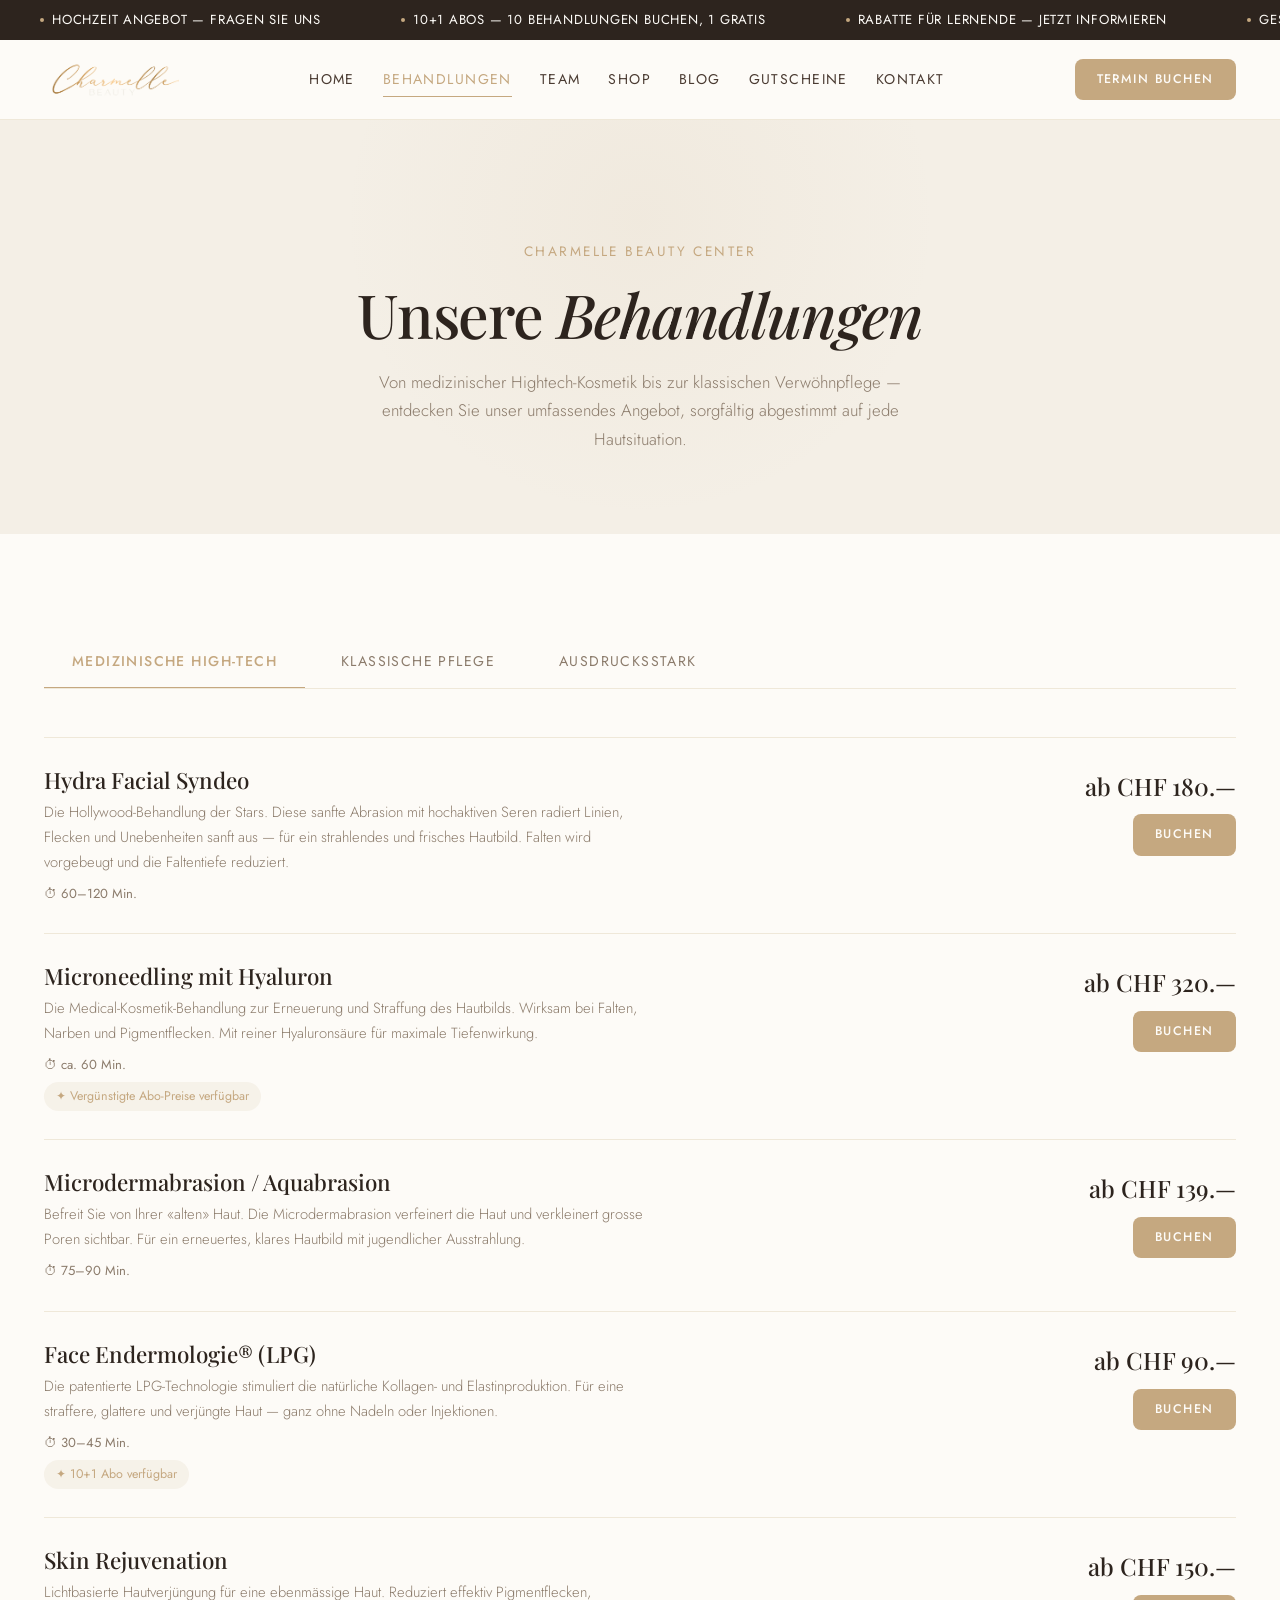
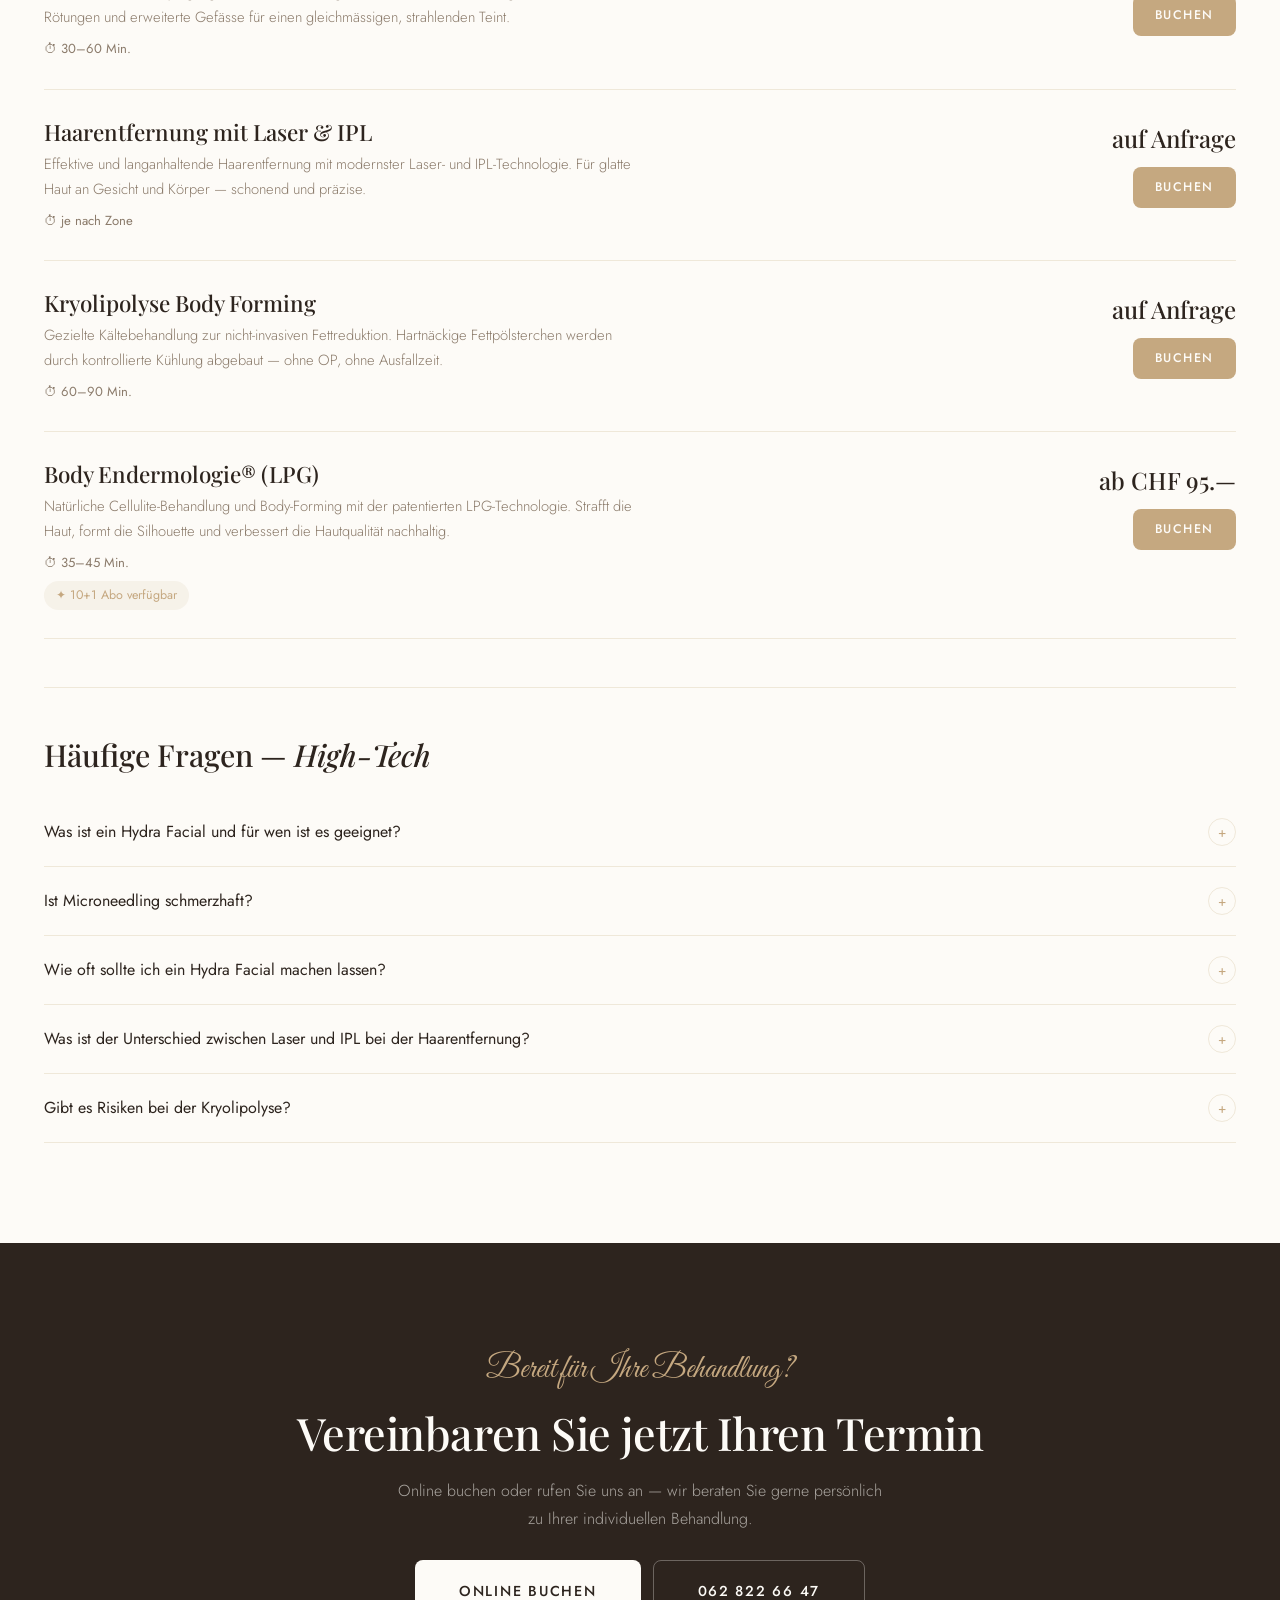
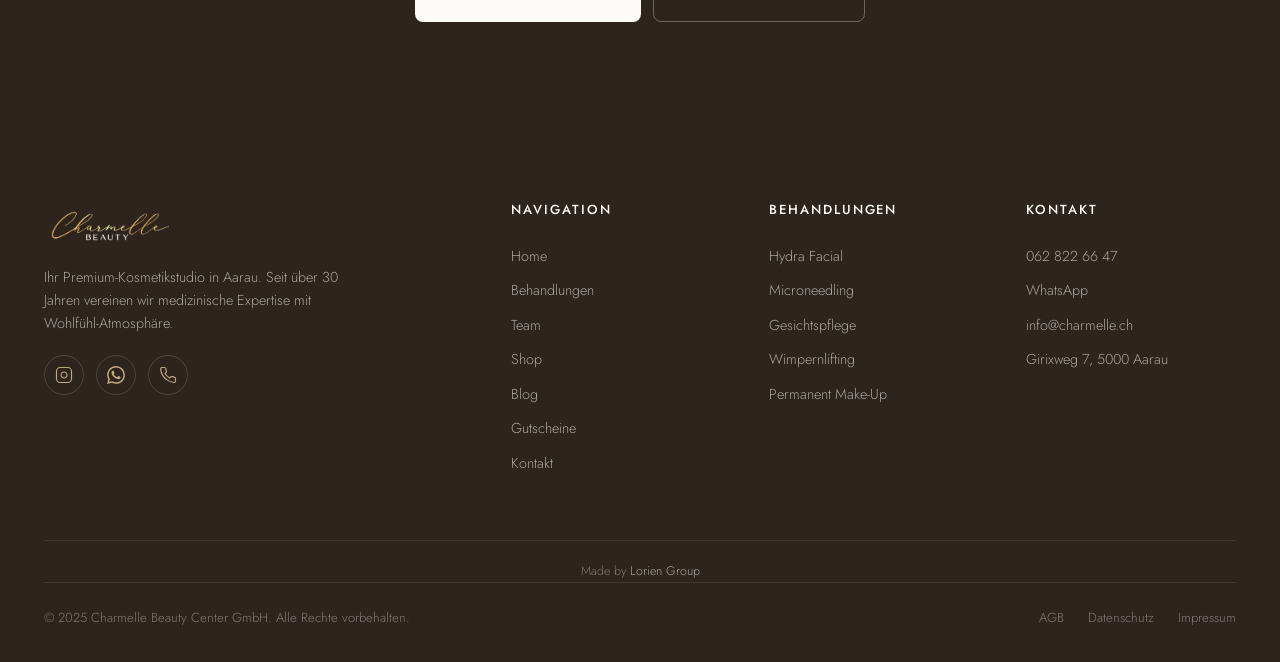
==== commit d66175d1: "Fix footer/nav alignment, replace Charmelle text with logo, studio gallery blob collage, reduce mobi" ====
--- a/behandlungen.html
+++ b/behandlungen.html
@@ -90,7 +90,8 @@
         
         <a href="team.html">Team</a>
         <a href="produkte.html">Shop</a>
-        <a href="blog.html">Blog</a><a href="gutscheine.html">Gutscheine</a>
+        <a href="blog.html">Blog</a>
+        <a href="gutscheine.html">Gutscheine</a>
         <a href="kontakt.html">Kontakt</a>
         <a href="https://charmelle.coboma.ch/booking" class="btn btn--primary btn--small header-cta--mobile" style="display:none;" target="_blank" rel="noopener">Termin Buchen</a>
       </nav>
@@ -678,7 +679,8 @@
           
           <a href="team.html">Team</a>
           <a href="produkte.html">Shop</a>
-        <a href="blog.html">Blog</a><a href="gutscheine.html">Gutscheine</a>
+        <a href="blog.html">Blog</a>
+        <a href="gutscheine.html">Gutscheine</a>
           <a href="kontakt.html">Kontakt</a>
         </div>
         <div class="footer-col">
--- a/styles.css
+++ b/styles.css
@@ -652,10 +652,17 @@
   background: var(--bg-primary);
 }
 
+.hero > .container {
+  display: flex;
+  align-items: center;
+  gap: 40px;
+}
+
 .hero-content {
   position: relative;
   z-index: 2;
   max-width: 600px;
+  flex-shrink: 0;
 }
 
 .hero-content .subtitle {
@@ -697,13 +704,18 @@
 @media (max-width: 900px) {
   .hero {
     min-height: auto;
-    padding: 80px 0 40px;
+    padding: 60px 0 40px;
+    text-align: center;
+  }
+
+  .hero > .container {
     flex-direction: column-reverse;
-    text-align: center;
+    gap: 0;
   }
 
   .hero-content {
     max-width: 100%;
+    padding-top: 24px;
   }
 
   .hero-visual {
@@ -711,13 +723,126 @@
     right: auto;
     top: auto;
     transform: none;
-    width: 80%;
-    max-width: 360px;
-    margin: 0 auto 40px;
+    width: 65%;
+    max-width: 280px;
+    margin: 0 auto;
+    z-index: 1;
   }
 
   .hero-visual .arch-img {
-    height: 380px;
+    height: 300px;
+  }
+
+  .hero-content {
+    padding-top: 12px;
+  }
+}
+
+/* --- Organic Flowing Shapes (Blob Decorations) --- */
+.blob {
+  position: absolute;
+  border-radius: 60% 40% 50% 70% / 55% 65% 45% 50%;
+  pointer-events: none;
+  z-index: 0;
+  opacity: 0.08;
+  will-change: transform;
+}
+
+.blob--gold {
+  background: linear-gradient(135deg, var(--accent-gold), var(--accent-shape));
+}
+
+.blob--sand {
+  background: linear-gradient(135deg, var(--bg-section), var(--accent-shape));
+}
+
+.blob--cream {
+  background: linear-gradient(135deg, #E8DCCB, #D5C3A1);
+}
+
+/* Subtle floating animation */
+.blob--float-1 {
+  animation: blobFloat1 18s ease-in-out infinite;
+}
+
+.blob--float-2 {
+  animation: blobFloat2 22s ease-in-out infinite;
+}
+
+.blob--float-3 {
+  animation: blobFloat3 15s ease-in-out infinite;
+}
+
+@keyframes blobFloat1 {
+  0%, 100% {
+    transform: translate(0, 0) rotate(0deg) scale(1);
+    border-radius: 60% 40% 50% 70% / 55% 65% 45% 50%;
+  }
+  33% {
+    transform: translate(20px, -15px) rotate(5deg) scale(1.03);
+    border-radius: 50% 60% 40% 70% / 45% 55% 65% 50%;
+  }
+  66% {
+    transform: translate(-10px, 10px) rotate(-3deg) scale(0.98);
+    border-radius: 70% 50% 60% 40% / 65% 45% 55% 50%;
+  }
+}
+
+@keyframes blobFloat2 {
+  0%, 100% {
+    transform: translate(0, 0) rotate(0deg) scale(1);
+    border-radius: 50% 70% 40% 60% / 60% 40% 70% 50%;
+  }
+  33% {
+    transform: translate(-15px, 20px) rotate(-4deg) scale(1.05);
+    border-radius: 70% 40% 60% 50% / 50% 70% 40% 60%;
+  }
+  66% {
+    transform: translate(10px, -8px) rotate(6deg) scale(0.97);
+    border-radius: 40% 60% 70% 50% / 70% 50% 60% 40%;
+  }
+}
+
+@keyframes blobFloat3 {
+  0%, 100% {
+    transform: translate(0, 0) rotate(0deg) scale(1);
+    border-radius: 70% 50% 55% 45% / 40% 60% 50% 70%;
+  }
+  50% {
+    transform: translate(12px, -18px) rotate(8deg) scale(1.04);
+    border-radius: 45% 70% 50% 55% / 60% 40% 70% 50%;
+  }
+}
+
+/* Blob sizes */
+.blob--lg {
+  width: 400px;
+  height: 400px;
+}
+
+.blob--md {
+  width: 260px;
+  height: 260px;
+}
+
+.blob--sm {
+  width: 160px;
+  height: 160px;
+}
+
+/* Hide blobs on very small screens to save performance */
+@media (max-width: 500px) {
+  .blob--lg {
+    width: 250px;
+    height: 250px;
+  }
+  .blob--md {
+    width: 160px;
+    height: 160px;
+  }
+  .blob--sm {
+    width: 100px;
+    height: 100px;
   }
 }
 
@@ -1349,6 +1474,10 @@
   margin-bottom: 60px;
 }
 
+.footer-brand {
+  text-align: left;
+}
+
 .footer-brand .logo-text {
   font-size: 2.2rem;
   margin-bottom: 4px;
@@ -1364,8 +1493,12 @@
   color: rgba(253, 251, 247, 0.6);
   line-height: 1.6;
   max-width: 300px;
-  margin-left: auto;
-  margin-right: auto;
+  margin-left: 0;
+  margin-right: 0;
+}
+
+.footer-col {
+  text-align: left;
 }
 
 .footer-col h5 {
@@ -1417,6 +1550,23 @@
   padding-left: 0;
 }
 
+.footer-credit {
+  text-align: center;
+  font-size: 0.78rem;
+  color: rgba(253, 251, 247, 0.3);
+  padding-bottom: 20px;
+  margin-bottom: 0;
+}
+
+.footer-credit a {
+  color: rgba(253, 251, 247, 0.45);
+  transition: color var(--transition-fast);
+}
+
+.footer-credit a:hover {
+  color: var(--accent-gold);
+}
+
 .footer-bottom {
   border-top: 1px solid rgba(253, 251, 247, 0.1);
   padding-top: 24px;
@@ -1443,10 +1593,76 @@
   gap: 24px;
 }
 
+/* Studio Collage (blob-shaped images) */
+.studio-collage {
+  display: grid;
+  grid-template-columns: 1.2fr 0.8fr 1fr;
+  grid-template-rows: auto auto;
+  gap: 20px;
+  align-items: start;
+}
+
+.studio-collage .blob-img {
+  overflow: hidden;
+  position: relative;
+}
+
+.studio-collage .blob-img img {
+  width: 100%;
+  height: 100%;
+  object-fit: cover;
+  transition: transform 0.8s cubic-bezier(0.4, 0, 0.2, 1);
+}
+
+.studio-collage .blob-img:hover img {
+  transform: scale(1.05);
+}
+
+.studio-collage .blob-img:nth-child(1) {
+  border-radius: 60% 40% 50% 70% / 55% 65% 45% 50%;
+  height: 320px;
+  grid-row: span 2;
+}
+
+.studio-collage .blob-img:nth-child(2) {
+  border-radius: 45% 55% 65% 35% / 50% 40% 60% 50%;
+  height: 200px;
+}
+
+.studio-collage .blob-img:nth-child(3) {
+  border-radius: 50% 50% 35% 65% / 60% 50% 50% 40%;
+  height: 260px;
+  grid-row: span 2;
+}
+
+.studio-collage .blob-img:nth-child(4) {
+  border-radius: 55% 45% 50% 50% / 40% 60% 45% 55%;
+  height: 200px;
+}
+
 @media (max-width: 900px) {
   .footer-grid {
     grid-template-columns: 1fr 1fr;
     gap: 32px;
+  }
+
+  .studio-collage {
+    grid-template-columns: 1fr 1fr;
+  }
+
+  .studio-collage .blob-img:nth-child(1) {
+    grid-row: span 1;
+    height: 220px;
+  }
+
+  .studio-collage .blob-img:nth-child(3) {
+    grid-row: span 1;
+    height: 220px;
+  }
+
+  .studio-collage .blob-img:nth-child(2),
+  .studio-collage .blob-img:nth-child(4) {
+    height: 220px;
   }
 }
 
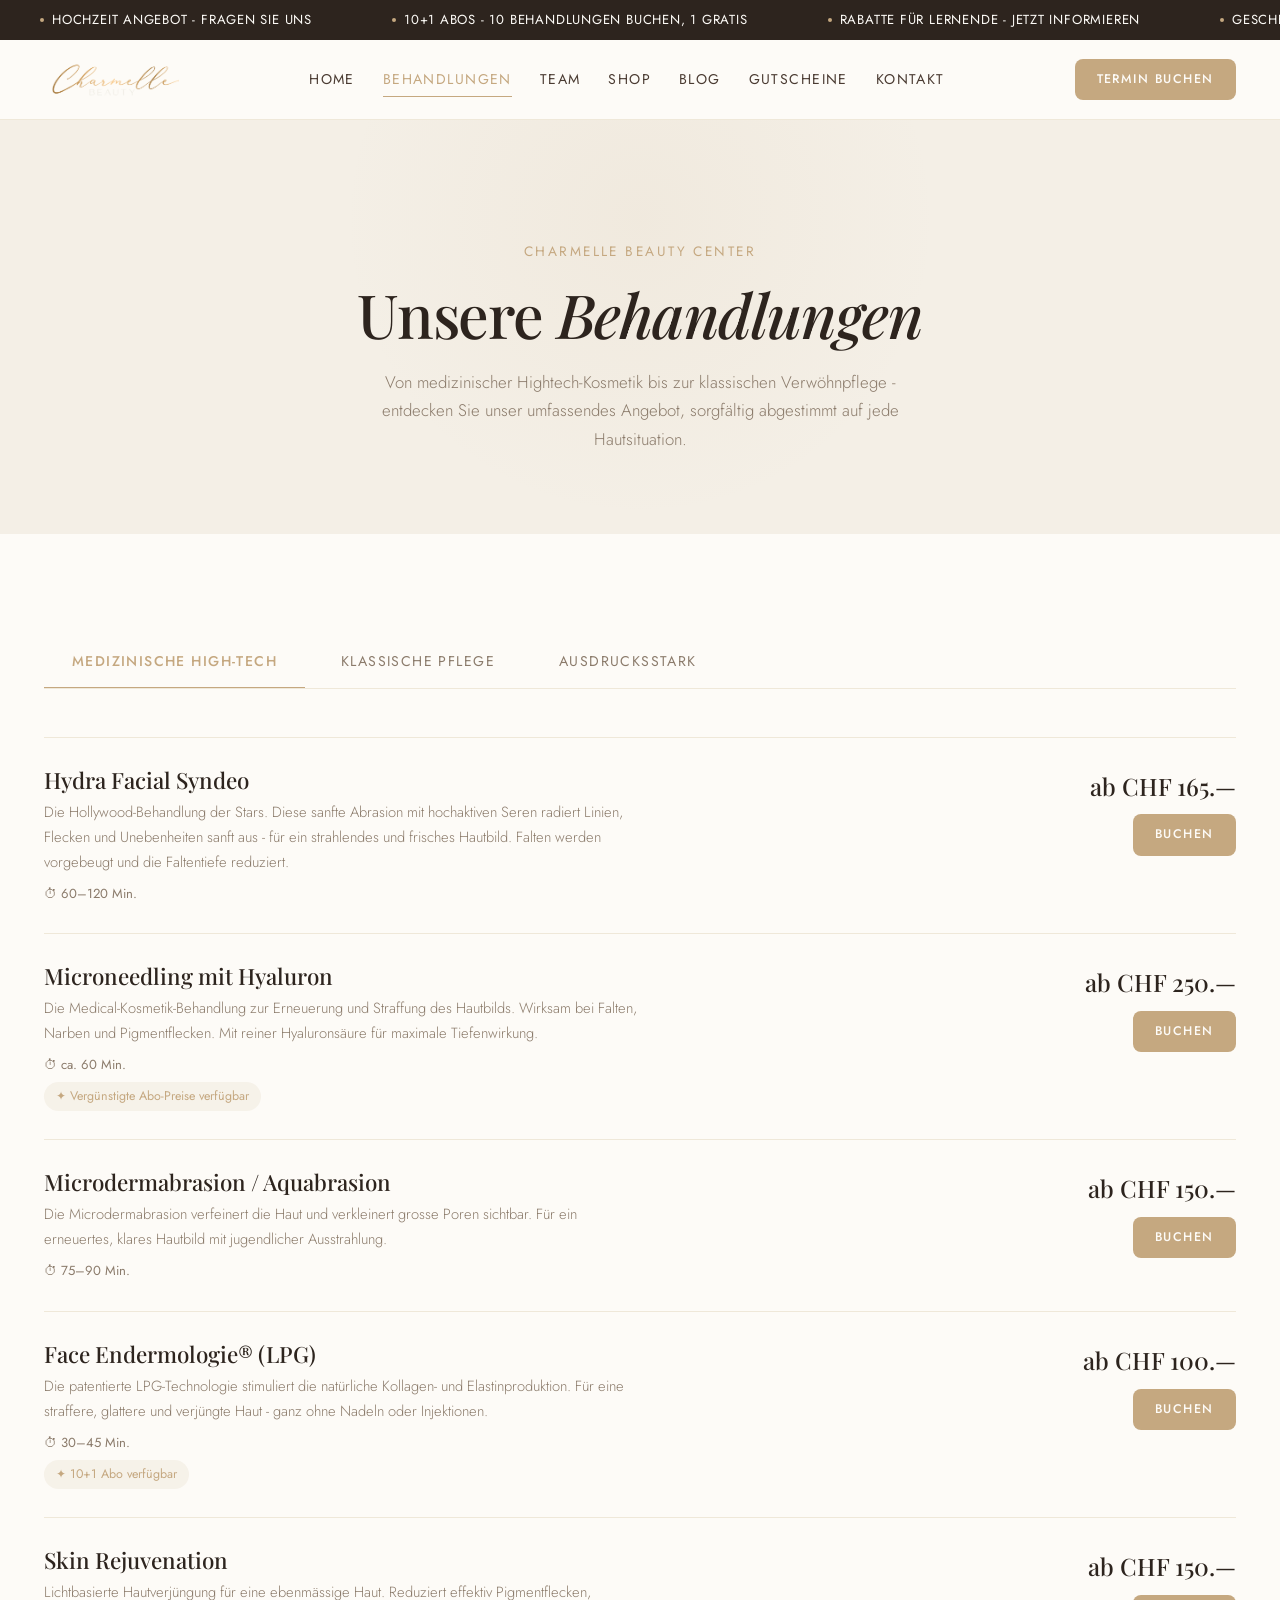
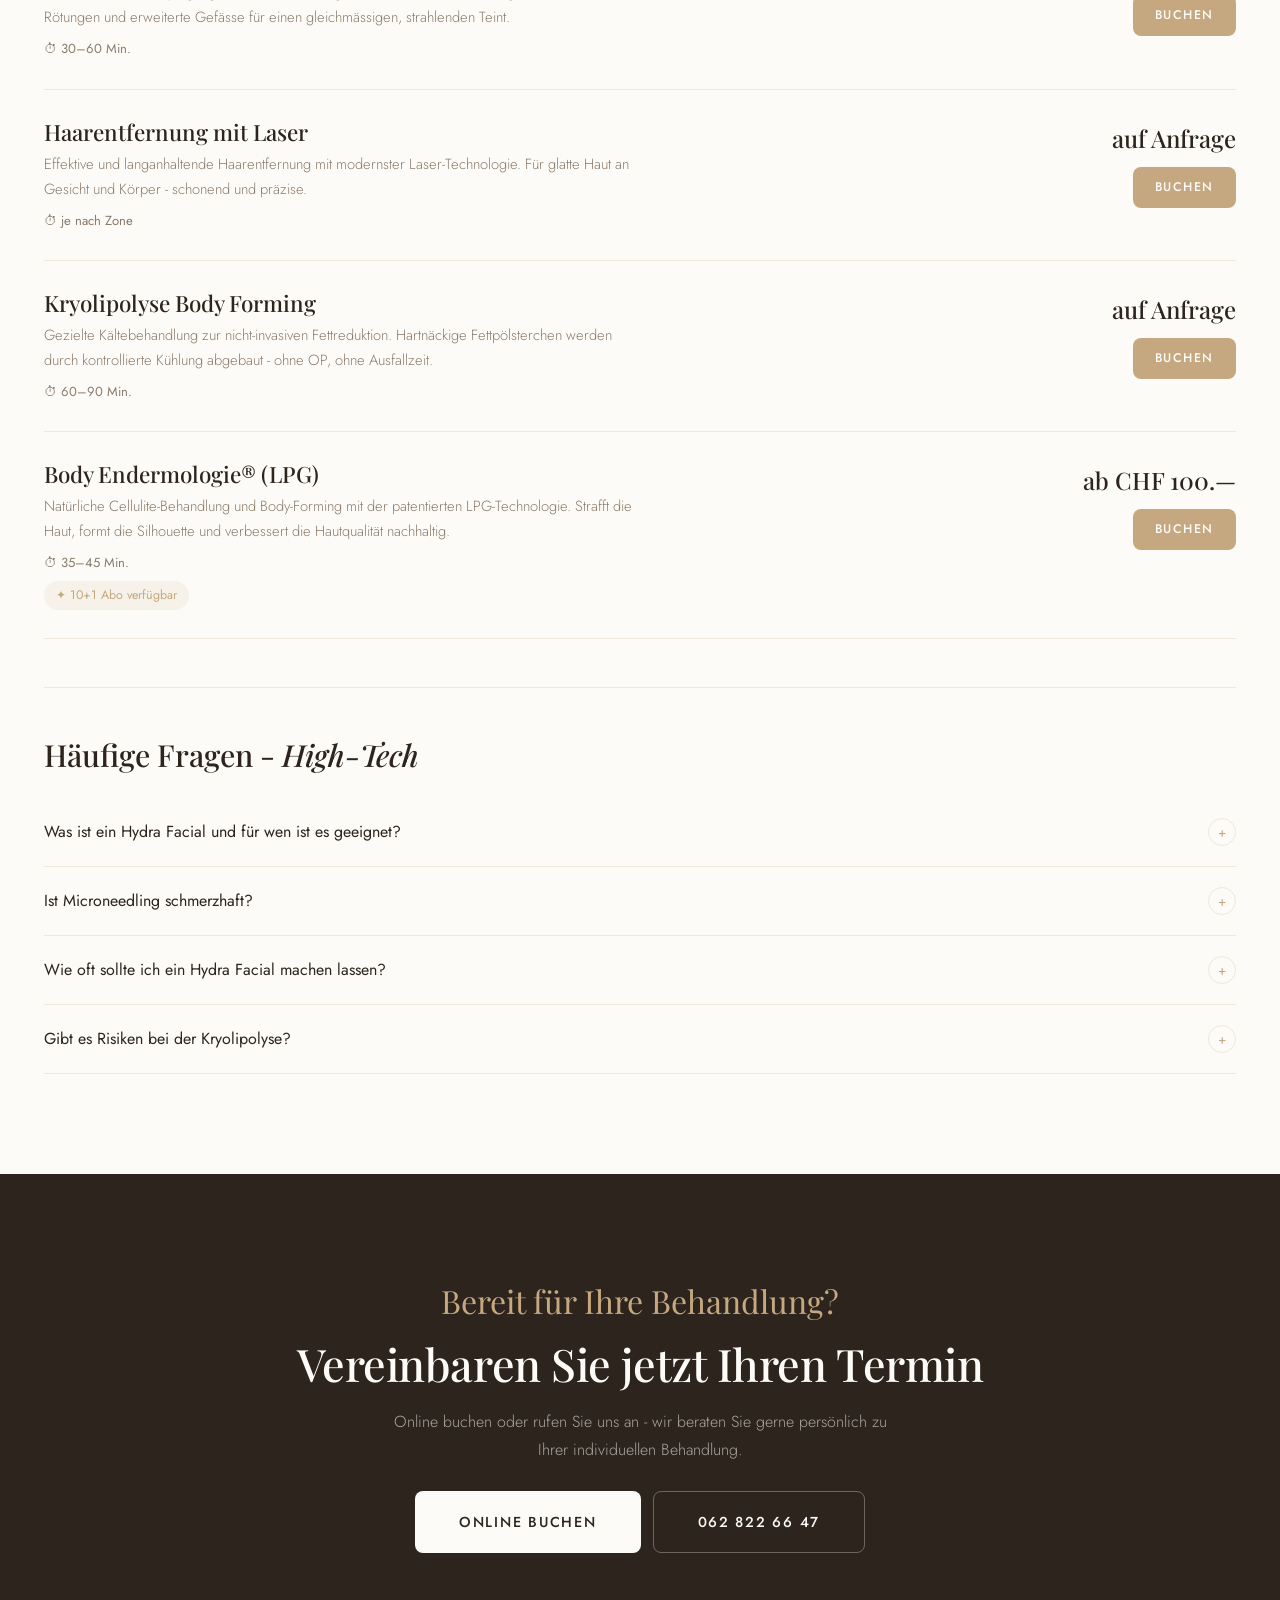
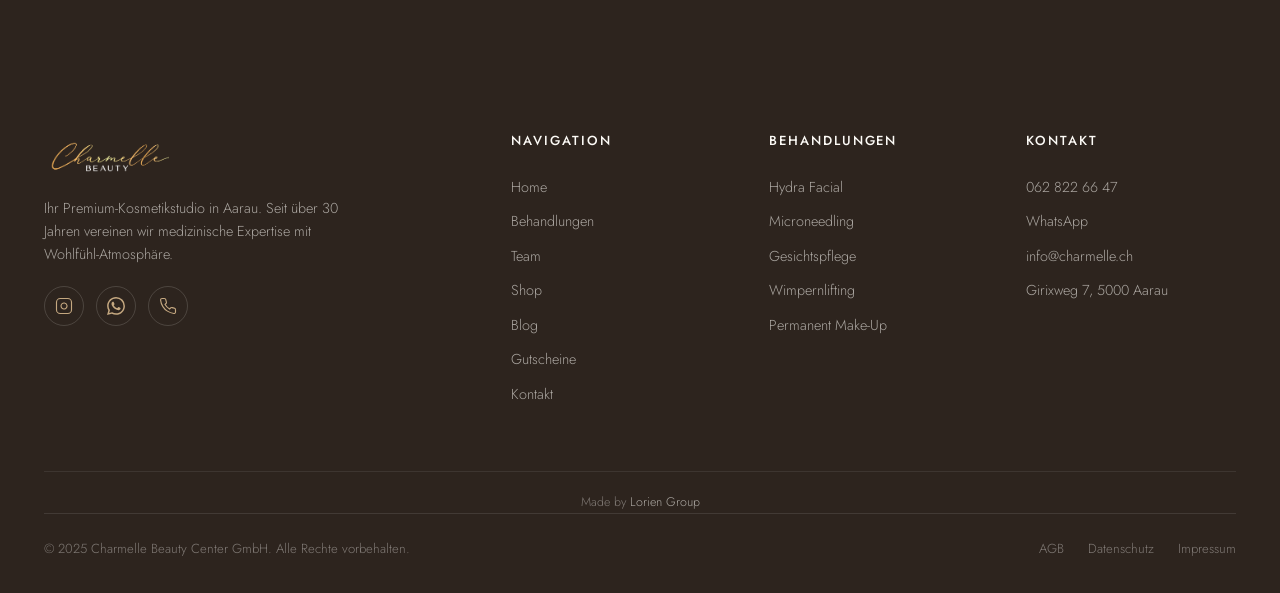
==== commit ce19a0d2: "Complete client feedback: team roles/languages, treatment prices, De Luxe + Fire+Ice, iS Clinical, o" ====
--- a/behandlungen.html
+++ b/behandlungen.html
@@ -1,11 +1,11 @@
-<!DOCTYPE html>
+﻿<!DOCTYPE html>
 <html lang="de-CH">
 <head>
   <meta charset="UTF-8">
   <meta name="viewport" content="width=device-width, initial-scale=1.0">
 
   <!-- SEO Meta Tags -->
-  <title>Behandlungen | Charmelle Beauty Center Aarau — Hydra Facial, Microneedling, Wimpernlifting</title>
+  <title>Behandlungen | Charmelle Beauty Center Aarau - Hydra Facial, Microneedling, Wimpernlifting</title>
   <meta name="description" content="Alle Behandlungen im Überblick: Hydra Facial, Microneedling, Anti-Aging, Wimpernlifting, Permanent Make-Up, Haarentfernung & mehr. Preise und Details. Jetzt buchen!">
   <meta name="keywords" content="Hydra Facial Aarau, Microneedling Preise, Wimpernlifting Aarau, Anti-Aging Behandlung, Permanent Make-Up, Haarentfernung Laser, Gesichtspflege Aarau, Kosmetik Preise">
   <meta name="robots" content="index, follow">
@@ -37,7 +37,7 @@
         "name": "Ist Microneedling schmerzhaft?",
         "acceptedAnswer": {
           "@type": "Answer",
-          "text": "Vor der Behandlung wird eine betäubende Creme aufgetragen. Die meisten Kunden empfinden das Microneedling als angenehm und vergleichen es mit einem leichten Kribbeln auf der Haut."
+          "text": "Vor der Behandlung wird die Haut gründlich gereinigt und vorbereitet. Die meisten Kunden empfinden das Microneedling als angenehm und vergleichen es mit einem leichten Kribbeln auf der Haut."
         }
       },
       {
@@ -67,13 +67,13 @@
   <!-- ===== ANNOUNCEMENT MARQUEE BAR ===== -->
   <div class="announcement-bar" role="marquee" aria-label="Aktuelle Angebote">
     <div class="marquee-track">
-      <span class="marquee-item"><span class="dot"></span>Hochzeit Angebot — Fragen Sie uns</span>
-      <span class="marquee-item"><span class="dot"></span>10+1 Abos — 10 Behandlungen buchen, 1 gratis</span>
-      <span class="marquee-item"><span class="dot"></span>Rabatte für Lernende — Jetzt informieren</span>
+      <span class="marquee-item"><span class="dot"></span>Hochzeit Angebot - Fragen Sie uns</span>
+      <span class="marquee-item"><span class="dot"></span>10+1 Abos - 10 Behandlungen buchen, 1 gratis</span>
+      <span class="marquee-item"><span class="dot"></span>Rabatte für Lernende - Jetzt informieren</span>
       <span class="marquee-item"><span class="dot"></span>Geschenkgutscheine ab CHF 50.—</span>
-      <span class="marquee-item"><span class="dot"></span>Hochzeit Angebot — Fragen Sie uns</span>
-      <span class="marquee-item"><span class="dot"></span>10+1 Abos — 10 Behandlungen buchen, 1 gratis</span>
-      <span class="marquee-item"><span class="dot"></span>Rabatte für Lernende — Jetzt informieren</span>
+      <span class="marquee-item"><span class="dot"></span>Hochzeit Angebot - Fragen Sie uns</span>
+      <span class="marquee-item"><span class="dot"></span>10+1 Abos - 10 Behandlungen buchen, 1 gratis</span>
+      <span class="marquee-item"><span class="dot"></span>Rabatte für Lernende - Jetzt informieren</span>
       <span class="marquee-item"><span class="dot"></span>Geschenkgutscheine ab CHF 50.—</span>
     </div>
   </div>
@@ -109,7 +109,7 @@
     <div class="container">
       <span class="subtitle">Charmelle Beauty Center</span>
       <h1>Unsere <em class="text-italic">Behandlungen</em></h1>
-      <p>Von medizinischer Hightech-Kosmetik bis zur klassischen Verwöhnpflege — entdecken Sie unser umfassendes Angebot, sorgfältig abgestimmt auf jede Hautsituation.</p>
+      <p>Von medizinischer Hightech-Kosmetik bis zur klassischen Verwöhnpflege - entdecken Sie unser umfassendes Angebot, sorgfältig abgestimmt auf jede Hautsituation.</p>
     </div>
   </section>
 
@@ -135,13 +135,13 @@
           <div class="treatment-item reveal">
             <div class="treatment-info">
               <h4>Hydra Facial Syndeo</h4>
-              <p>Die Hollywood-Behandlung der Stars. Diese sanfte Abrasion mit hochaktiven Seren radiert Linien, Flecken und Unebenheiten sanft aus — für ein strahlendes und frisches Hautbild. Falten wird vorgebeugt und die Faltentiefe reduziert.</p>
+              <p>Die Hollywood-Behandlung der Stars. Diese sanfte Abrasion mit hochaktiven Seren radiert Linien, Flecken und Unebenheiten sanft aus - für ein strahlendes und frisches Hautbild. Falten werden vorgebeugt und die Faltentiefe reduziert.</p>
               <div class="treatment-meta">
                 <span class="duration">⏱ 60–120 Min.</span>
               </div>
             </div>
             <div class="treatment-action">
-              <span class="treatment-price-large">ab CHF 180.—</span>
+              <span class="treatment-price-large">ab CHF 165.—</span>
               <a href="https://charmelle.coboma.ch/booking" class="btn btn--primary btn--small" target="_blank" rel="noopener">Buchen</a>
             </div>
           </div>
@@ -157,7 +157,7 @@
               <span class="addon-badge">✦ Vergünstigte Abo-Preise verfügbar</span>
             </div>
             <div class="treatment-action">
-              <span class="treatment-price-large">ab CHF 320.—</span>
+              <span class="treatment-price-large">ab CHF 250.—</span>
               <a href="https://charmelle.coboma.ch/booking" class="btn btn--primary btn--small" target="_blank" rel="noopener">Buchen</a>
             </div>
           </div>
@@ -166,13 +166,13 @@
           <div class="treatment-item reveal">
             <div class="treatment-info">
               <h4>Microdermabrasion / Aquabrasion</h4>
-              <p>Befreit Sie von Ihrer «alten» Haut. Die Microdermabrasion verfeinert die Haut und verkleinert grosse Poren sichtbar. Für ein erneuertes, klares Hautbild mit jugendlicher Ausstrahlung.</p>
+              <p>Die Microdermabrasion verfeinert die Haut und verkleinert grosse Poren sichtbar. Für ein erneuertes, klares Hautbild mit jugendlicher Ausstrahlung.</p>
               <div class="treatment-meta">
                 <span class="duration">⏱ 75–90 Min.</span>
               </div>
             </div>
             <div class="treatment-action">
-              <span class="treatment-price-large">ab CHF 139.—</span>
+              <span class="treatment-price-large">ab CHF 150.—</span>
               <a href="https://charmelle.coboma.ch/booking" class="btn btn--primary btn--small" target="_blank" rel="noopener">Buchen</a>
             </div>
           </div>
@@ -181,14 +181,14 @@
           <div class="treatment-item reveal">
             <div class="treatment-info">
               <h4>Face Endermologie® (LPG)</h4>
-              <p>Die patentierte LPG-Technologie stimuliert die natürliche Kollagen- und Elastinproduktion. Für eine straffere, glattere und verjüngte Haut — ganz ohne Nadeln oder Injektionen.</p>
+              <p>Die patentierte LPG-Technologie stimuliert die natürliche Kollagen- und Elastinproduktion. Für eine straffere, glattere und verjüngte Haut - ganz ohne Nadeln oder Injektionen.</p>
               <div class="treatment-meta">
                 <span class="duration">⏱ 30–45 Min.</span>
               </div>
               <span class="addon-badge">✦ 10+1 Abo verfügbar</span>
             </div>
             <div class="treatment-action">
-              <span class="treatment-price-large">ab CHF 90.—</span>
+              <span class="treatment-price-large">ab CHF 100.—</span>
               <a href="https://charmelle.coboma.ch/booking" class="btn btn--primary btn--small" target="_blank" rel="noopener">Buchen</a>
             </div>
           </div>
@@ -211,8 +211,8 @@
           <!-- Haarentfernung -->
           <div class="treatment-item reveal">
             <div class="treatment-info">
-              <h4>Haarentfernung mit Laser & IPL</h4>
-              <p>Effektive und langanhaltende Haarentfernung mit modernster Laser- und IPL-Technologie. Für glatte Haut an Gesicht und Körper — schonend und präzise.</p>
+              <h4>Haarentfernung mit Laser</h4>
+              <p>Effektive und langanhaltende Haarentfernung mit modernster Laser-Technologie. Für glatte Haut an Gesicht und Körper - schonend und präzise.</p>
               <div class="treatment-meta">
                 <span class="duration">⏱ je nach Zone</span>
               </div>
@@ -227,7 +227,7 @@
           <div class="treatment-item reveal">
             <div class="treatment-info">
               <h4>Kryolipolyse Body Forming</h4>
-              <p>Gezielte Kältebehandlung zur nicht-invasiven Fettreduktion. Hartnäckige Fettpölsterchen werden durch kontrollierte Kühlung abgebaut — ohne OP, ohne Ausfallzeit.</p>
+              <p>Gezielte Kältebehandlung zur nicht-invasiven Fettreduktion. Hartnäckige Fettpölsterchen werden durch kontrollierte Kühlung abgebaut - ohne OP, ohne Ausfallzeit.</p>
               <div class="treatment-meta">
                 <span class="duration">⏱ 60–90 Min.</span>
               </div>
@@ -249,7 +249,7 @@
               <span class="addon-badge">✦ 10+1 Abo verfügbar</span>
             </div>
             <div class="treatment-action">
-              <span class="treatment-price-large">ab CHF 95.—</span>
+              <span class="treatment-price-large">ab CHF 100.—</span>
               <a href="https://charmelle.coboma.ch/booking" class="btn btn--primary btn--small" target="_blank" rel="noopener">Buchen</a>
             </div>
           </div>
@@ -258,7 +258,7 @@
 
         <!-- FAQ: High-Tech -->
         <div class="faq-section reveal" id="faq-hightech">
-          <h3>Häufige Fragen — <em class="text-italic">High-Tech</em></h3>
+          <h3>Häufige Fragen - <em class="text-italic">High-Tech</em></h3>
 
           <div class="faq-item">
             <button class="faq-question" aria-expanded="false">
@@ -267,7 +267,7 @@
             </button>
             <div class="faq-answer" role="region">
               <div class="faq-answer-inner">
-                Das Hydra Facial ist eine sanfte, nicht-invasive Behandlung, die Reinigung, Exfoliation, Extraktion und Hydration in einem Schritt kombiniert. Es eignet sich für alle Hauttypen — von empfindlicher bis öliger Haut, von jugendlicher Haut bis zur reifen Haut. Bereits nach der ersten Behandlung sehen und fühlen Sie den Unterschied.
+                Das Hydra Facial ist eine sanfte, nicht-invasive Behandlung, die Reinigung, Exfoliation, Extraktion und Hydration in einem Schritt kombiniert. Es eignet sich für alle Hauttypen - von empfindlicher bis öliger Haut, von jugendlicher Haut bis zur reifen Haut. Bereits nach der ersten Behandlung sehen und fühlen Sie den Unterschied.
               </div>
             </div>
           </div>
@@ -279,7 +279,7 @@
             </button>
             <div class="faq-answer" role="region">
               <div class="faq-answer-inner">
-                Vor der Behandlung wird eine betäubende Creme aufgetragen, die 20–30 Minuten einwirkt. Die meisten Kundinnen und Kunden empfinden das Microneedling danach als angenehm und vergleichen es mit einem leichten Kribbeln. Nach der Behandlung kann die Haut leicht gerötet sein — vergleichbar mit einem leichten Sonnenbrand, der nach 24–48 Stunden abklingt.
+                Vor der Behandlung wird die Haut gründlich gereinigt und vorbereitet. Die meisten Kundinnen und Kunden empfinden das Microneedling als angenehm und vergleichen es mit einem leichten Kribbeln. Nach der Behandlung kann die Haut leicht gerötet sein - vergleichbar mit einem leichten Sonnenbrand, der nach 24–48 Stunden abklingt.
               </div>
             </div>
           </div>
@@ -291,19 +291,7 @@
             </button>
             <div class="faq-answer" role="region">
               <div class="faq-answer-inner">
-                Für optimale Ergebnisse empfehlen wir ein Hydra Facial alle 4–6 Wochen. Dies entspricht dem natürlichen Erneuerungszyklus der Haut. Für akute Hautprobleme kann anfangs ein kürzerer Rhythmus sinnvoll sein — wir beraten Sie gerne persönlich.
-              </div>
-            </div>
-          </div>
-
-          <div class="faq-item">
-            <button class="faq-question" aria-expanded="false">
-              <span>Was ist der Unterschied zwischen Laser und IPL bei der Haarentfernung?</span>
-              <span class="faq-icon">+</span>
-            </button>
-            <div class="faq-answer" role="region">
-              <div class="faq-answer-inner">
-                Der Laser arbeitet mit einer einzigen, konzentrierten Wellenlänge und eignet sich besonders gut für dunklere Haare und grössere Flächen. IPL (Intense Pulsed Light) verwendet ein breiteres Lichtspektrum und ist vielseitiger einsetzbar. Welche Methode für Sie optimal ist, besprechen wir in einem individuellen Beratungsgespräch.
+                Für optimale Ergebnisse empfehlen wir ein Hydra Facial alle 4–6 Wochen. Dies entspricht dem natürlichen Erneuerungszyklus der Haut. Für akute Hautprobleme kann anfangs ein kürzerer Rhythmus sinnvoll sein - wir beraten Sie gerne persönlich.
               </div>
             </div>
           </div>
@@ -315,7 +303,7 @@
             </button>
             <div class="faq-answer" role="region">
               <div class="faq-answer-inner">
-                Die Kryolipolyse ist eine medizinisch erprobte und sichere Methode. Während der Behandlung können Sie ein Kältegefühl und leichtes Ziehen spüren. Nach der Behandlung kann die behandelte Zone leicht gerötet oder empfindlich sein — dies klingt in der Regel innerhalb weniger Stunden ab. Ein unverbindliches Beratungsgespräch klärt, ob die Behandlung für Sie geeignet ist.
+                Die Kryolipolyse ist eine medizinisch erprobte und sichere Methode. Während der Behandlung können Sie ein Kältegefühl und leichtes Ziehen spüren. Nach der Behandlung kann die behandelte Zone leicht gerötet oder empfindlich sein - dies klingt in der Regel innerhalb weniger Stunden ab. Ein unverbindliches Beratungsgespräch klärt, ob die Behandlung für Sie geeignet ist.
               </div>
             </div>
           </div>
@@ -334,9 +322,9 @@
           <div class="treatment-item reveal">
             <div class="treatment-info">
               <h4>Charmelle Verwöhnpflege</h4>
-              <p>Die individuelle «Verwöhnmichpflege» nach Art des Hauses. Tiefenreinigung, Brauenkorrektur, Ausreinigung, Wirkstoffkonzentrat, Einschleusung, Gesichts- & Nackenmassage, Pflegepackung — alles abgestimmt auf Ihre Haut.</p>
-              <div class="treatment-meta">
-                <span class="duration">⏱ ca. 1¾ Stunden</span>
+              <p>Die individuelle «Verwöhnmichpflege» nach Art des Hauses. Tiefenreinigung, Brauenkorrektur, Ausreinigung, Wirkstoffkonzentrat, Einschleusung, Nacken- und Décolleté-Massage (oder Lymphdrainage), Pflegepackung - alles abgestimmt auf Ihre Haut.</p>
+              <div class="treatment-meta">
+                <span class="duration">⏱ ca. 1 Std. 30 Min.</span>
               </div>
               <span class="addon-badge">+ Brauen zupfen · Wimpern färben · Mini Make-Up</span>
             </div>
@@ -350,9 +338,9 @@
           <div class="treatment-item reveal">
             <div class="treatment-info">
               <h4>Best Ager Verwöhnpflege</h4>
-              <p>Eine Wohltat für Haut und Seele. Sanfte Tiefenreinigung, gezielte Entkrustung, Einarbeitung mit Ultraschall, straffende Wirkstoffmassage oder Lymphdrainage und abgestimmte Pflegemaske. Bringt Ihre Haut zum Strahlen.</p>
-              <div class="treatment-meta">
-                <span class="duration">⏱ ca. 1¾ Stunden</span>
+              <p>Eine Wohltat für Haut und Seele. Sanfte Tiefenreinigung, gezielte Entkrustung, straffende Wirkstoffmassage, Gesichts- und Décolleté-Massage ohne Lymphdrainage und abgestimmte Pflegemaske. Bringt Ihre Haut zum Strahlen.</p>
+              <div class="treatment-meta">
+                <span class="duration">⏱ ca. 2 Stunden</span>
               </div>
               <span class="addon-badge">+ Brauen/Wimpern färben · Mini Make-Up</span>
             </div>
@@ -372,37 +360,38 @@
               </div>
             </div>
             <div class="treatment-action">
-              <span class="treatment-price-large">ab CHF 120.—</span>
-              <a href="https://charmelle.coboma.ch/booking" class="btn btn--primary btn--small" target="_blank" rel="noopener">Buchen</a>
-            </div>
-          </div>
-
-          <!-- Regenerationsbehandlungen -->
-          <div class="treatment-item reveal">
-            <div class="treatment-info">
-              <h4>Regenerationsbehandlungen</h4>
-              <p>Sanfte «Schmetterlingsbehandlungen» zur Entfaltung Ihrer natürlichen Schönheit. Ideal als Kur im Wechsel der Jahreszeit, bei Stress oder einfach weil Sie es sich wert sind. Inkl. Bio Face-Lifting, Gold Deluxe, Eismasken oder VIP Power Vitamin-Kur.</p>
-              <div class="treatment-meta">
-                <span class="duration">⏱ 60–90 Min.</span>
-              </div>
-            </div>
-            <div class="treatment-action">
-              <span class="treatment-price-large">ab CHF 110.—</span>
-              <a href="https://charmelle.coboma.ch/booking" class="btn btn--primary btn--small" target="_blank" rel="noopener">Buchen</a>
-            </div>
-          </div>
-
-          <!-- Herren -->
-          <div class="treatment-item reveal">
-            <div class="treatment-info">
-              <h4>Für den gepflegten Mann</h4>
-              <p>Massgeschneiderte Gesichtspflege speziell für Männerhaut. Tiefenreinigung, Anti-Aging und Regeneration — abgestimmt auf die besonderen Bedürfnisse der männlichen Haut.</p>
-              <div class="treatment-meta">
-                <span class="duration">⏱ 60–90 Min.</span>
-              </div>
-            </div>
-            <div class="treatment-action">
-              <span class="treatment-price-large">ab CHF 120.—</span>
+              <span class="treatment-price-large">ab CHF 75.—</span>
+              <a href="https://charmelle.coboma.ch/booking" class="btn btn--primary btn--small" target="_blank" rel="noopener">Buchen</a>
+            </div>
+          </div>
+
+          <!-- De Luxe Behandlung -->
+          <div class="treatment-item reveal">
+            <div class="treatment-info">
+              <h4>De Luxe Behandlung</h4>
+              <p>Unsere exklusive Intensivbehandlung. Nach der gründlichen Reinigung und einem sanften Peeling werden hochwertige Wirkstoffe tiefenwirksam eingearbeitet. Eine Vlies- oder Alginat Maske sorgt für intensive Regeneration und ein sichtbar frisches Hautbild. Eine entspannende Gesichts-, Décolleté- und Nackenmassage sowie eine wohltuende Kopfmassage machen diese Behandlung zu einem besonderen Verwöhn-Erlebnis. Brauenkorrektur ist in sämtlichen Gesichtsbehandlungen inklusive.</p>
+              <div class="treatment-meta">
+                <span class="duration">⏱ ca. 120 Min.</span>
+              </div>
+            </div>
+            <div class="treatment-action">
+              <span class="treatment-price-large">ab CHF 220.—</span>
+              <a href="https://charmelle.coboma.ch/booking" class="btn btn--primary btn--small" target="_blank" rel="noopener">Buchen</a>
+            </div>
+          </div>
+
+          <!-- Fire + Ice Behandlung -->
+          <div class="treatment-item reveal">
+            <div class="treatment-info">
+              <h4>Fire + Ice Behandlung</h4>
+              <p>Diese Gesichtspflege ist neu im Sortiment. Hier wird mit den iS Clinical Produkten gearbeitet. Eine erfrischende und intensive Behandlung für sofort sichtbare Ergebnisse.</p>
+              <div class="treatment-meta">
+                <span class="duration">⏱ ca. 60 Min.</span>
+              </div>
+              <span class="addon-badge">✦ Neu im Sortiment - iS Clinical</span>
+            </div>
+            <div class="treatment-action">
+              <span class="treatment-price-large">ab CHF 125.—</span>
               <a href="https://charmelle.coboma.ch/booking" class="btn btn--primary btn--small" target="_blank" rel="noopener">Buchen</a>
             </div>
           </div>
@@ -411,7 +400,7 @@
 
         <!-- FAQ: Klassische Pflege -->
         <div class="faq-section reveal" id="faq-klassisch">
-          <h3>Häufige Fragen — <em class="text-italic">Klassische Pflege</em></h3>
+          <h3>Häufige Fragen - <em class="text-italic">Klassische Pflege</em></h3>
 
           <div class="faq-item">
             <button class="faq-question" aria-expanded="false">
@@ -420,7 +409,7 @@
             </button>
             <div class="faq-answer" role="region">
               <div class="faq-answer-inner">
-                Die Verwöhnpflege umfasst eine Tiefenreinigung, Brauenkorrektur, professionelle Ausreinigung, ein individuelles Wirkstoffkonzentrat je nach Hautsituation, kühle oder warme Einschleusung, eine wohltuende Gesichts-, Nacken- und Décolleté-Massage (oder Lymphdrainage), eine abgestimmte Pflegepackung und auf Wunsch ein kleines Make-Up. Die volle Behandlung dauert ca. 1¾ Stunden.
+                Die Verwöhnpflege umfasst eine Tiefenreinigung, Brauenkorrektur, professionelle Ausreinigung, ein individuelles Wirkstoffkonzentrat je nach Hautsituation, kühle oder warme Einschleusung, eine wohltuende Nacken- und Décolleté-Massage (oder Lymphdrainage), eine abgestimmte Pflegepackung und auf Wunsch ein kleines Make-Up. Die volle Behandlung dauert ca. 1 Stunde 30 Minuten.
               </div>
             </div>
           </div>
@@ -432,7 +421,7 @@
             </button>
             <div class="faq-answer" role="region">
               <div class="faq-answer-inner">
-                Ja! Zu den meisten Gesichtsbehandlungen können Sie Add-ons hinzubuchen, zum Beispiel Brauen zupfen, Wimpern oder Brauen färben, oder ein kleines Make-Up. Sprechen Sie uns einfach bei der Buchung an oder teilen Sie Ihren Wunsch direkt bei der Behandlung mit.
+                Ja! Zu den meisten Gesichtsbehandlungen können Sie Add-ons hinzubuchen, zum Beispiel Brauen zupfen, Wimpern oder Brauen färben, Haarentfernung Gesicht (ab CHF 25.—) oder ein kleines Make-Up. Sprechen Sie uns einfach bei der Buchung an oder teilen Sie Ihren Wunsch direkt bei der Behandlung mit.
               </div>
             </div>
           </div>
@@ -444,19 +433,7 @@
             </button>
             <div class="faq-answer" role="region">
               <div class="faq-answer-inner">
-                Die Best Ager Pflege ist speziell auf die Bedürfnisse reifer Haut abgestimmt. Sie enthält sanfte, aber wirkungsstarke Schritte wie Ultraschall-Einschleusung, straffende Wirkstoffmassagen und hochaktive Anti-Aging-Wirkstoffe. Das Ergebnis: frischere, strahlendere Haut mit spürbarem Straffungseffekt.
-              </div>
-            </div>
-          </div>
-
-          <div class="faq-item">
-            <button class="faq-question" aria-expanded="false">
-              <span>Bieten Sie auch Behandlungen für Männer an?</span>
-              <span class="faq-icon">+</span>
-            </button>
-            <div class="faq-answer" role="region">
-              <div class="faq-answer-inner">
-                Absolut! Immer mehr Männer schätzen professionelle Hautpflege. Unsere Herrenbehandlungen sind exakt auf Männerhaut abgestimmt, die sich in Struktur und Bedürfnissen von weiblicher Haut unterscheidet. Von der Tiefenreinigung bis zum Anti-Aging — diskret, professionell und in angenehmer Atmosphäre.
+                Die Best Ager Pflege ist speziell auf die Bedürfnisse reifer Haut abgestimmt. Sie enthält sanfte, aber wirkungsstarke Schritte wie straffende Wirkstoffmassagen, Gesichts- und Décolleté-Massage ohne Lymphdrainage und hochaktive Anti-Aging-Wirkstoffe. Die Behandlung dauert ca. 2 Stunden. Das Ergebnis: frischere, strahlendere Haut mit spürbarem Straffungseffekt.
               </div>
             </div>
           </div>
@@ -475,7 +452,7 @@
           <div class="treatment-item reveal">
             <div class="treatment-info">
               <h4>Wimpernlifting</h4>
-              <p>Der natürliche Wow-Effekt. Ihre eigenen Wimpern werden dauerhaft geschwungen und wirken sofort voller und länger — ganz ohne Extensions. Optional mit Färbung für maximale Intensität.</p>
+              <p>Der natürliche Wow-Effekt. Ihre eigenen Wimpern werden dauerhaft geschwungen und wirken sofort voller und länger - ganz ohne Extensions. Optional mit Färbung für maximale Intensität.</p>
               <div class="treatment-meta">
                 <span class="duration">⏱ ca. 60 Min.</span>
               </div>
@@ -491,7 +468,7 @@
           <div class="treatment-item reveal">
             <div class="treatment-info">
               <h4>Wimpernverlängerung (Extensions)</h4>
-              <p>Professionelle Wimpernverlängerung für einen umwerfenden Blick. Einzelne Seiden- oder Kunsthaarwimpern werden an Ihre natürlichen Wimpern angebracht — für ein dramatisches oder natürliches Ergebnis, ganz nach Wunsch.</p>
+              <p>Professionelle Wimpernverlängerung für einen umwerfenden Blick. Einzelne Seiden- oder Kunsthaarwimpern werden an Ihre natürlichen Wimpern angebracht - für ein dramatisches oder natürliches Ergebnis, ganz nach Wunsch.</p>
               <div class="treatment-meta">
                 <span class="duration">⏱ 90–120 Min.</span>
               </div>
@@ -506,7 +483,7 @@
           <div class="treatment-item reveal">
             <div class="treatment-info">
               <h4>Permanent Make-Up</h4>
-              <p>Perfekt betonte Augenbrauen, Lippen oder Lidstriche — 24 Stunden am Tag. Mit modernster Pigmentiertechnik in natürlichen Farbtönen für ein dauerhaft gepflegtes Aussehen.</p>
+              <p>Perfekt betonte Augenbrauen, Lippen oder Lidstriche - 24 Stunden am Tag. Mit modernster Pigmentiertechnik in natürlichen Farbtönen für ein dauerhaft gepflegtes Aussehen.</p>
               <div class="treatment-meta">
                 <span class="duration">⏱ 90–120 Min.</span>
               </div>
@@ -521,7 +498,7 @@
           <div class="treatment-item reveal">
             <div class="treatment-info">
               <h4>Microblading</h4>
-              <p>Die Kunst der perfekten Augenbraue. Feinste Härchen werden mit einer speziellen Handmethode in die Haut gezeichnet — für ein hyperrealistisches, natürliches Ergebnis, das 1–2 Jahre hält.</p>
+              <p>Die Kunst der perfekten Augenbraue. Feinste Härchen werden mit einer speziellen Handmethode in die Haut gezeichnet - für ein hyperrealistisches, natürliches Ergebnis, das 1–2 Jahre hält.</p>
               <div class="treatment-meta">
                 <span class="duration">⏱ ca. 120 Min.</span>
               </div>
@@ -536,7 +513,7 @@
           <div class="treatment-item reveal">
             <div class="treatment-info">
               <h4>Hand- und Fusspflege</h4>
-              <p>Gepflegte Hände und Füsse von Kopf bis Fuss. Manicure und Pedicure mit oder ohne Lack, Shellac oder Gel — professionell und in entspannender Atmosphäre.</p>
+              <p>Gepflegte Hände und Füsse von Kopf bis Fuss. Manicure und Pedicure mit oder ohne Lack, Shellac oder Gel - professionell und in entspannender Atmosphäre.</p>
               <div class="treatment-meta">
                 <span class="duration">⏱ 45–75 Min.</span>
               </div>
@@ -552,7 +529,7 @@
           <div class="treatment-item reveal">
             <div class="treatment-info">
               <h4>Brauen & Wimpern färben</h4>
-              <p>Definierte Brauen und intensive Wimpern — für einen wachen, ausdrucksstarken Blick auch ohne Make-Up. Kombinierbar mit Regulieren und Zupfen für die perfekte Form.</p>
+              <p>Definierte Brauen und intensive Wimpern - für einen wachen, ausdrucksstarken Blick auch ohne Make-Up. Kombinierbar mit Regulieren und Zupfen für die perfekte Form.</p>
               <div class="treatment-meta">
                 <span class="duration">⏱ 15–30 Min.</span>
               </div>
@@ -566,8 +543,8 @@
           <!-- Haarentfernung Wachs/Sugaring -->
           <div class="treatment-item reveal">
             <div class="treatment-info">
-              <h4>Haarentfernung (Wachs & Sugaring)</h4>
-              <p>Sanfte Haarentfernung mit Warmwachs oder Sugaring an Gesicht und Körper. Für seidig glatte Haut, die wochenlang anhält. Ideal als Ergänzung oder Alternative zur Laser-Behandlung.</p>
+              <h4>Haarentfernung (Wachs)</h4>
+              <p>Sanfte Haarentfernung mit Warmwachs an Gesicht und Körper. Für seidig glatte Haut, die wochenlang anhält.</p>
               <div class="treatment-meta">
                 <span class="duration">⏱ je nach Zone</span>
               </div>
@@ -582,7 +559,7 @@
 
         <!-- FAQ: Ausdrucksstark -->
         <div class="faq-section reveal" id="faq-ausdrucksstark">
-          <h3>Häufige Fragen — <em class="text-italic">Ausdrucksstark</em></h3>
+          <h3>Häufige Fragen - <em class="text-italic">Ausdrucksstark</em></h3>
 
           <div class="faq-item">
             <button class="faq-question" aria-expanded="false">
@@ -603,7 +580,7 @@
             </button>
             <div class="faq-answer" role="region">
               <div class="faq-answer-inner">
-                Permanent Make-Up hält in der Regel 2–5 Jahre, je nach Hauttyp, Sonnenexposition und Pflege. Für ein optimales Ergebnis empfehlen wir nach 4–6 Wochen einen Nachstich. Im Laufe der Zeit verblasst die Farbe sanft — eine Auffrischung ist jederzeit möglich.
+                Permanent Make-Up hält in der Regel 2–5 Jahre, je nach Hauttyp, Sonnenexposition und Pflege. Für ein optimales Ergebnis empfehlen wir nach 4–6 Wochen einen Nachstich. Im Laufe der Zeit verblasst die Farbe sanft - eine Auffrischung ist jederzeit möglich.
               </div>
             </div>
           </div>
@@ -615,7 +592,7 @@
             </button>
             <div class="faq-answer" role="region">
               <div class="faq-answer-inner">
-                Beim Wimpernlifting werden Ihre eigenen, natürlichen Wimpern dauerhaft geschwungen. Es ist pflegeleicht und hält 6–8 Wochen. Wimpernverlängerungen (Extensions) sind einzelne Kunsthaar-Wimpern, die an Ihre natürlichen Wimpern geklebt werden — für ein dramatischeres Ergebnis. Extensions benötigen alle 2–3 Wochen ein Refill.
+                Beim Wimpernlifting werden Ihre eigenen, natürlichen Wimpern dauerhaft geschwungen. Es ist pflegeleicht und hält 6–8 Wochen. Wimpernverlängerungen (Extensions) sind einzelne Kunsthaar-Wimpern, die an Ihre natürlichen Wimpern geklebt werden - für ein dramatischeres Ergebnis. Extensions benötigen alle 2–3 Wochen ein Refill.
               </div>
             </div>
           </div>
@@ -627,7 +604,7 @@
             </button>
             <div class="faq-answer" role="region">
               <div class="faq-answer-inner">
-                Microblading ist eine manuelle Technik, bei der feinste Härchen mit einer Klinge in die Haut eingeritzt werden — das Ergebnis sieht hyper-natürlich aus. Permanent Make-Up wird mit einer Maschine und Nadel appliziert und eignet sich für definierte Linien (Augenbrauen, Lippen, Lidstrich). Microblading hält ca. 1–2 Jahre, Permanent Make-Up 2–5 Jahre.
+                Microblading ist eine manuelle Technik, bei der feinste Härchen mit einer Klinge in die Haut eingeritzt werden - das Ergebnis sieht hyper-natürlich aus. Permanent Make-Up wird mit einer Maschine und Nadel appliziert und eignet sich für definierte Linien (Augenbrauen, Lippen, Lidstrich). Microblading hält ca. 1–2 Jahre, Permanent Make-Up 2–5 Jahre.
               </div>
             </div>
           </div>
@@ -641,10 +618,10 @@
   <!-- ===== CTA BANNER ===== -->
   <section class="section section--dark" id="cta-banner">
     <div class="container text-center reveal">
-      <span class="text-accent" style="font-size: 2rem; display: block; margin-bottom: 8px;">Bereit für Ihre Behandlung?</span>
+      <span style="font-family: var(--font-heading); font-size: 2rem; display: block; margin-bottom: 8px; color: var(--accent-gold);">Bereit für Ihre Behandlung?</span>
       <h2 style="color: var(--text-white); margin-bottom: 16px;">Vereinbaren Sie jetzt Ihren Termin</h2>
       <p style="color: rgba(253,251,247,0.6); max-width: 500px; margin: 0 auto 28px;">
-        Online buchen oder rufen Sie uns an — wir beraten Sie gerne persönlich zu Ihrer individuellen Behandlung.
+        Online buchen oder rufen Sie uns an - wir beraten Sie gerne persönlich zu Ihrer individuellen Behandlung.
       </p>
       <div style="display: flex; gap: 12px; justify-content: center; flex-wrap: wrap;">
         <a href="https://charmelle.coboma.ch/booking" class="btn btn--white btn--large" target="_blank" rel="noopener">Online buchen</a>
--- a/styles.css
+++ b/styles.css
@@ -61,6 +61,8 @@
   scroll-behavior: smooth;
   -webkit-font-smoothing: antialiased;
   -moz-osx-font-smoothing: grayscale;
+  overflow-x: clip;
+  width: 100%;
 }
 
 body {
@@ -70,7 +72,9 @@
   line-height: 1.7;
   color: var(--text-primary);
   background-color: var(--bg-primary);
-  overflow-x: hidden;
+  overflow-x: clip;
+  width: 100%;
+  max-width: 100vw;
 }
 
 img {
@@ -185,6 +189,8 @@
 
 .section {
   padding: var(--section-padding) 0;
+  position: relative;
+  overflow: hidden;
 }
 
 .section--sand {
@@ -316,9 +322,11 @@
   height: var(--announcement-height);
   display: flex;
   align-items: center;
-  overflow: hidden;
+  overflow: clip;
   position: relative;
   z-index: 1001;
+  width: 100%;
+  max-width: 100vw;
 }
 
 .marquee-track {
@@ -593,12 +601,15 @@
     justify-content: center;
     gap: 32px;
     transform: translateX(100%);
-    transition: transform var(--transition-smooth);
+    visibility: hidden;
+    transition: transform var(--transition-smooth), visibility 0s 0.4s;
     z-index: 1005;
   }
 
   .main-nav.open {
     transform: translateX(0);
+    visibility: visible;
+    transition: transform var(--transition-smooth), visibility 0s 0s;
   }
 
   .main-nav a {
@@ -704,18 +715,33 @@
 @media (max-width: 900px) {
   .hero {
     min-height: auto;
-    padding: 60px 0 40px;
+    padding: 100px 0 20px;
     text-align: center;
   }
 
   .hero > .container {
     flex-direction: column-reverse;
-    gap: 0;
+    gap: 16px;
   }
 
   .hero-content {
     max-width: 100%;
-    padding-top: 24px;
+    padding-top: 0;
+  }
+
+  .hero-content p {
+    font-size: 0.95rem;
+    margin-bottom: 16px;
+  }
+
+  .hero-content .btn {
+    width: 100%;
+    justify-content: center;
+  }
+
+  .hero-buttons {
+    flex-direction: column;
+    gap: 10px !important;
   }
 
   .hero-visual {
@@ -723,18 +749,15 @@
     right: auto;
     top: auto;
     transform: none;
-    width: 65%;
-    max-width: 280px;
+    width: 55%;
+    max-width: 220px;
     margin: 0 auto;
     z-index: 1;
+    animation: none;
   }
 
   .hero-visual .arch-img {
-    height: 300px;
-  }
-
-  .hero-content {
-    padding-top: 12px;
+    height: 230px;
   }
 }
 
@@ -745,7 +768,6 @@
   pointer-events: none;
   z-index: 0;
   opacity: 0.08;
-  will-change: transform;
 }
 
 .blob--gold {
@@ -831,18 +853,21 @@
 }
 
 /* Hide blobs on very small screens to save performance */
-@media (max-width: 500px) {
+@media (max-width: 768px) {
+  .blob {
+    animation: none !important;
+    opacity: 0.05;
+  }
   .blob--lg {
-    width: 250px;
-    height: 250px;
+    width: 200px;
+    height: 200px;
   }
   .blob--md {
-    width: 160px;
-    height: 160px;
+    width: 120px;
+    height: 120px;
   }
   .blob--sm {
-    width: 100px;
-    height: 100px;
+    display: none;
   }
 }
 
@@ -1720,9 +1745,11 @@
   display: flex;
   align-items: center;
   justify-content: center;
+  padding: 16px;
   opacity: 0;
   pointer-events: none;
   transition: opacity var(--transition-smooth);
+  overflow: auto;
 }
 
 .lightbox-overlay.open {
@@ -1824,6 +1851,54 @@
 .reveal-delay-2 { transition-delay: 0.2s; }
 .reveal-delay-3 { transition-delay: 0.3s; }
 .reveal-delay-4 { transition-delay: 0.4s; }
+
+/* --- Mobile Performance Optimizations --- */
+@media (max-width: 768px) {
+  /* Simplify hero animations on mobile */
+  .hero-content .subtitle,
+  .hero-content h1,
+  .hero-content p,
+  .hero-content .btn,
+  .hero-visual {
+    animation-duration: 0.4s !important;
+    animation-delay: 0s !important;
+  }
+
+  /* Simpler reveal transitions on mobile */
+  .reveal {
+    transition-duration: 0.3s !important;
+    transition-delay: 0s !important;
+  }
+
+  .reveal-delay-1,
+  .reveal-delay-2,
+  .reveal-delay-3,
+  .reveal-delay-4 {
+    transition-delay: 0s !important;
+  }
+
+  /* Optimize painting */
+  * {
+    -webkit-backface-visibility: hidden;
+    backface-visibility: hidden;
+  }
+
+  /* No backdrop-filter on mobile - expensive */
+  .site-header.scrolled {
+    backdrop-filter: none;
+    -webkit-backdrop-filter: none;
+    background: var(--bg-primary);
+  }
+}
+
+/* Respect reduced motion preferences */
+@media (prefers-reduced-motion: reduce) {
+  *, *::before, *::after {
+    animation-duration: 0.01ms !important;
+    animation-iteration-count: 1 !important;
+    transition-duration: 0.01ms !important;
+  }
+}
 
 /* --- Keyframe Animations --- */
 @keyframes fadeInUp {
@@ -2273,7 +2348,7 @@
 /* Mobile */
 @media (max-width: 768px) {
   :root {
-    --section-padding: 52px;
+    --section-padding: 40px;
     --header-height: 64px;
   }
 
@@ -2593,15 +2668,34 @@
   }
 
   /* Lightbox */
+  .lightbox-overlay {
+    padding: 16px;
+    align-items: flex-start;
+    padding-top: 60px;
+  }
+
   .lightbox-content {
-    width: 92%;
-    max-width: 400px;
-    padding: 28px 24px;
+    width: 100%;
+    max-width: 100%;
+    padding: 32px 20px 24px;
+    border-radius: 16px;
+    box-sizing: border-box;
+  }
+
+  .lightbox-content h3 {
+    font-size: 1.3rem;
+  }
+
+  .lightbox-content .btn--large {
+    padding: 14px 20px;
+    font-size: 0.9rem;
   }
 
   .lightbox-close {
-    top: 12px;
-    right: 12px;
+    top: 10px;
+    right: 10px;
+    width: 32px;
+    height: 32px;
   }
 
   /* Page hero */
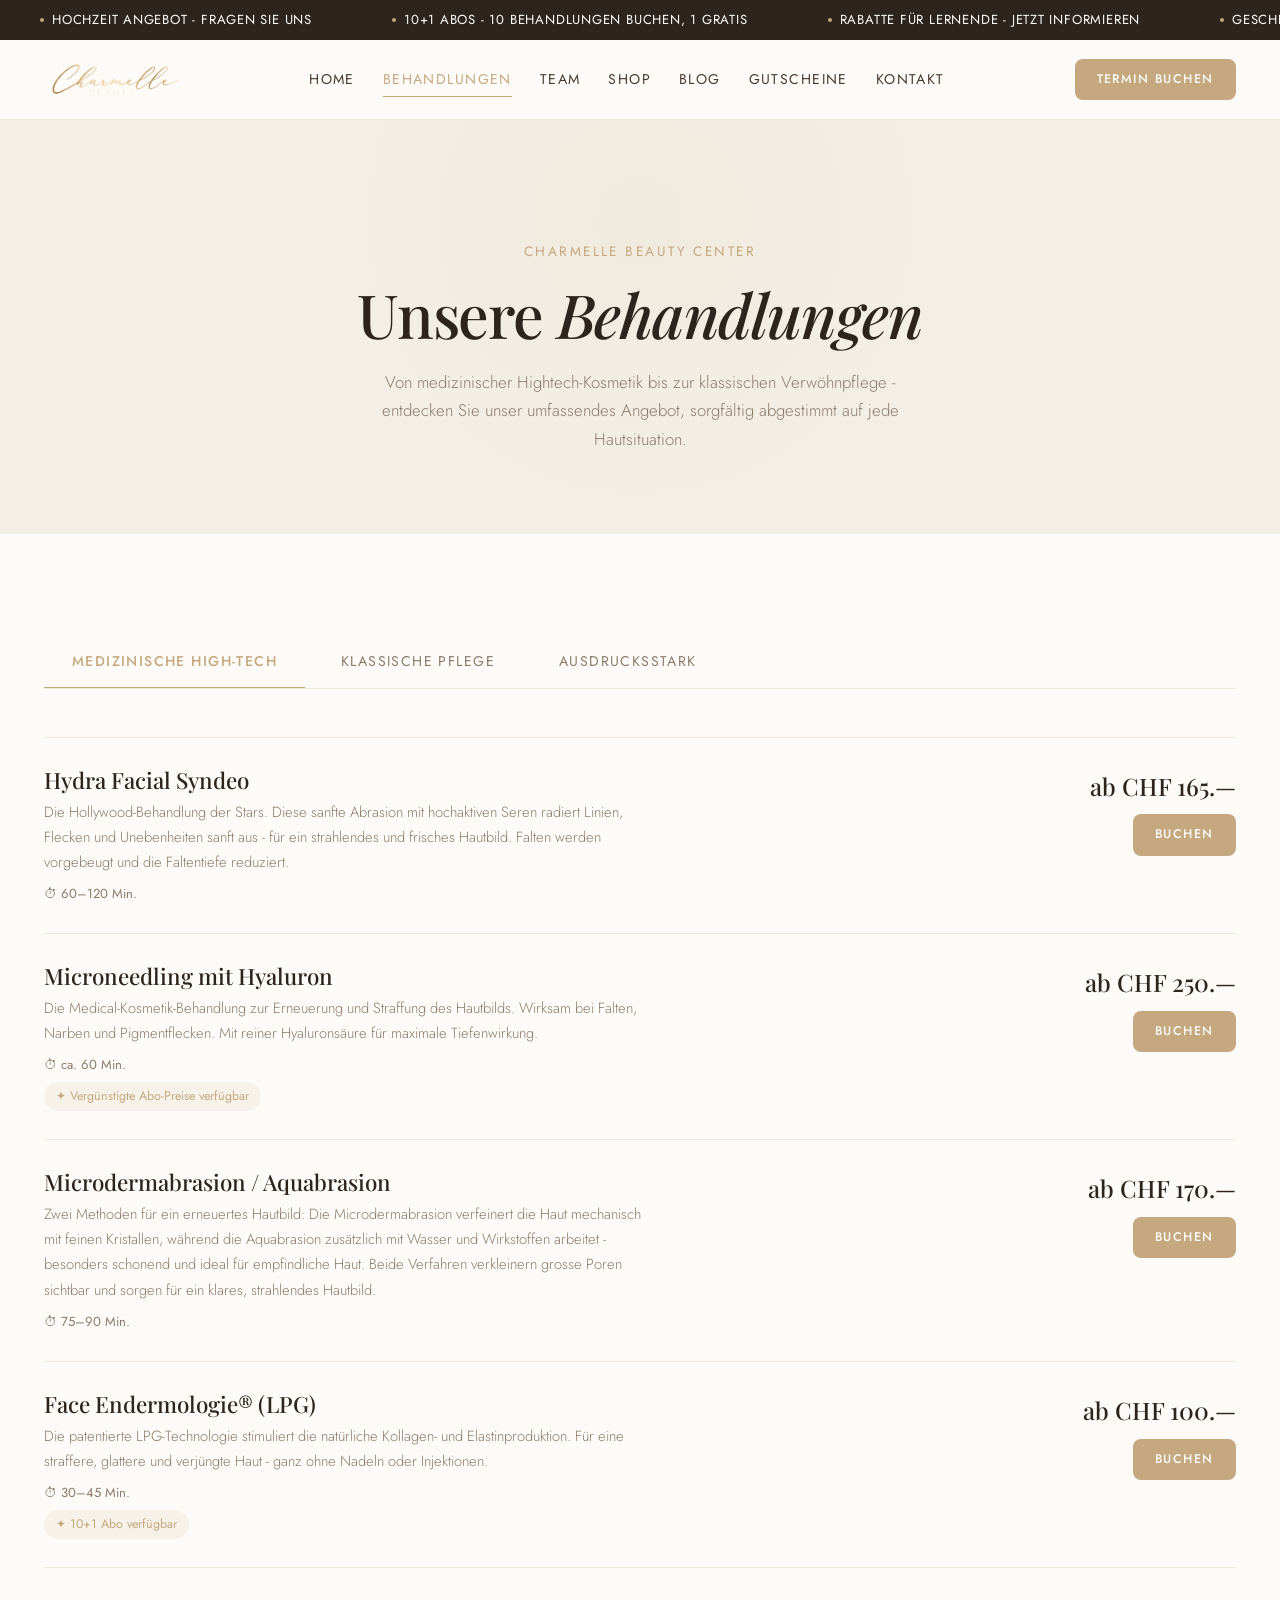
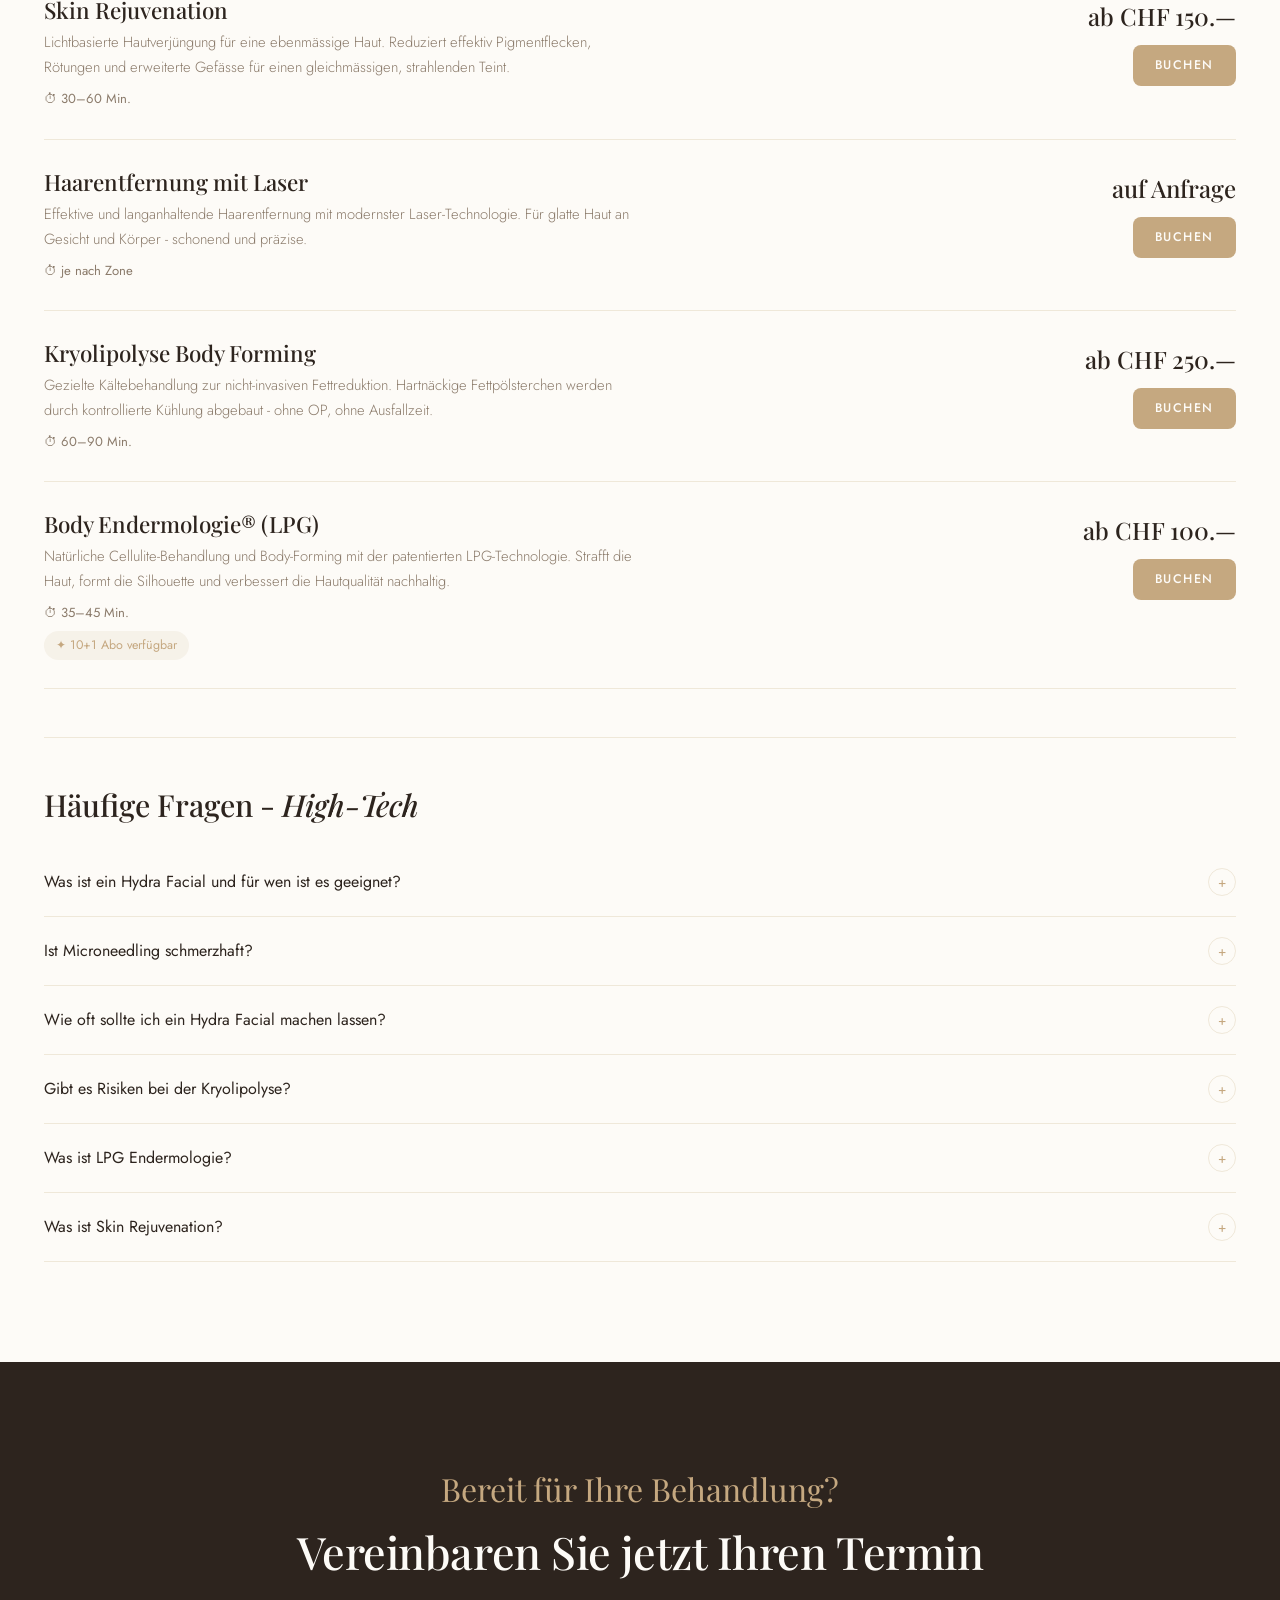
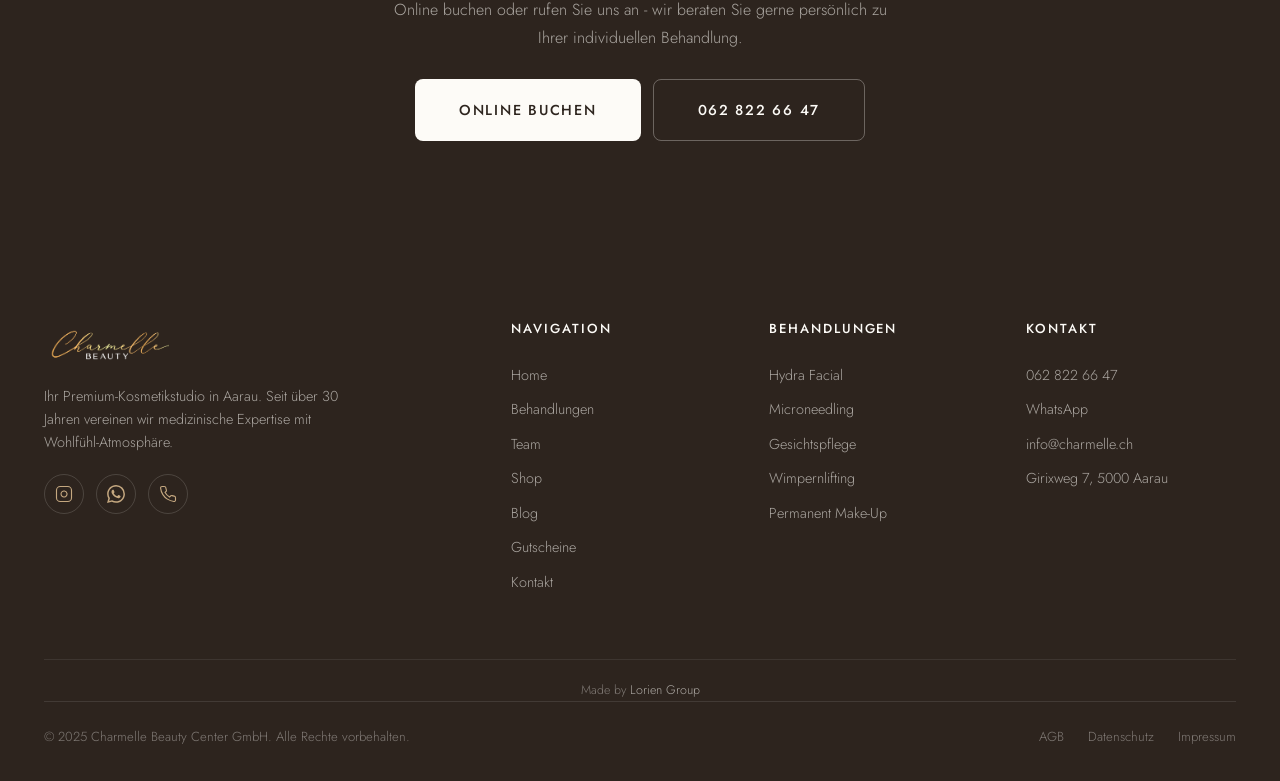
==== commit ccc8a5e5: "Content updates: villages, Elif English, treatments, prices, FAQs, remove Lymphdrainage" ====
--- a/behandlungen.html
+++ b/behandlungen.html
@@ -1,4 +1,4 @@
-﻿<!DOCTYPE html>
+<!DOCTYPE html>
 <html lang="de-CH">
 <head>
   <meta charset="UTF-8">
@@ -37,7 +37,7 @@
         "name": "Ist Microneedling schmerzhaft?",
         "acceptedAnswer": {
           "@type": "Answer",
-          "text": "Vor der Behandlung wird die Haut gründlich gereinigt und vorbereitet. Die meisten Kunden empfinden das Microneedling als angenehm und vergleichen es mit einem leichten Kribbeln auf der Haut."
+          "text": "Vor der Behandlung wird die Haut gründlich gereinigt und vorbereitet. Die meisten Kundinnen und Kunden vergleichen das Microneedling mit einem leichten Kribbeln auf der Haut. Nach der Behandlung kann die Haut leicht gerötet sein, vergleichbar mit einem leichten Sonnenbrand, der nach 24 bis 48 Stunden abklingt."
         }
       },
       {
@@ -166,13 +166,13 @@
           <div class="treatment-item reveal">
             <div class="treatment-info">
               <h4>Microdermabrasion / Aquabrasion</h4>
-              <p>Die Microdermabrasion verfeinert die Haut und verkleinert grosse Poren sichtbar. Für ein erneuertes, klares Hautbild mit jugendlicher Ausstrahlung.</p>
+              <p>Zwei Methoden für ein erneuertes Hautbild: Die Microdermabrasion verfeinert die Haut mechanisch mit feinen Kristallen, während die Aquabrasion zusätzlich mit Wasser und Wirkstoffen arbeitet - besonders schonend und ideal für empfindliche Haut. Beide Verfahren verkleinern grosse Poren sichtbar und sorgen für ein klares, strahlendes Hautbild.</p>
               <div class="treatment-meta">
                 <span class="duration">⏱ 75–90 Min.</span>
               </div>
             </div>
             <div class="treatment-action">
-              <span class="treatment-price-large">ab CHF 150.—</span>
+              <span class="treatment-price-large">ab CHF 170.—</span>
               <a href="https://charmelle.coboma.ch/booking" class="btn btn--primary btn--small" target="_blank" rel="noopener">Buchen</a>
             </div>
           </div>
@@ -233,7 +233,7 @@
               </div>
             </div>
             <div class="treatment-action">
-              <span class="treatment-price-large">auf Anfrage</span>
+              <span class="treatment-price-large">ab CHF 250.—</span>
               <a href="https://charmelle.coboma.ch/booking" class="btn btn--primary btn--small" target="_blank" rel="noopener">Buchen</a>
             </div>
           </div>
@@ -279,7 +279,7 @@
             </button>
             <div class="faq-answer" role="region">
               <div class="faq-answer-inner">
-                Vor der Behandlung wird die Haut gründlich gereinigt und vorbereitet. Die meisten Kundinnen und Kunden empfinden das Microneedling als angenehm und vergleichen es mit einem leichten Kribbeln. Nach der Behandlung kann die Haut leicht gerötet sein - vergleichbar mit einem leichten Sonnenbrand, der nach 24–48 Stunden abklingt.
+                Vor der Behandlung wird die Haut gründlich gereinigt und vorbereitet. Die meisten Kundinnen und Kunden vergleichen das Microneedling mit einem leichten Kribbeln auf der Haut. Nach der Behandlung kann die Haut leicht gerötet sein - vergleichbar mit einem leichten Sonnenbrand, der nach 24–48 Stunden abklingt.
               </div>
             </div>
           </div>
@@ -307,6 +307,31 @@
               </div>
             </div>
           </div>
+
+          <div class="faq-item">
+            <button class="faq-question" aria-expanded="false">
+              <span>Was ist LPG Endermologie?</span>
+              <span class="faq-icon">+</span>
+            </button>
+            <div class="faq-answer" role="region">
+              <div class="faq-answer-inner">
+                Die LPG Endermologie ist eine patentierte, nicht-invasive Technologie aus Frankreich. Sie nutzt eine motorisierte Rollenmassage, die sanft und gezielt auf das Bindegewebe einwirkt. Für das Gesicht (Face Endermologie) stimuliert sie die natürliche Kollagen- und Elastinproduktion - das Ergebnis sind straffere Konturen und ein frischeres Hautbild, ganz ohne Nadeln. Für den Körper (Body Endermologie) wirkt sie effektiv gegen Cellulite, strafft die Haut und formt die Silhouette. Wir empfehlen eine Kur von 10 Sitzungen für optimale Langzeitergebnisse.
+              </div>
+            </div>
+          </div>
+
+          <div class="faq-item">
+            <button class="faq-question" aria-expanded="false">
+              <span>Was ist Skin Rejuvenation?</span>
+              <span class="faq-icon">+</span>
+            </button>
+            <div class="faq-answer" role="region">
+              <div class="faq-answer-inner">
+                Skin Rejuvenation ist eine lichtbasierte Hautverjüngung, die mit intensiv gepulstem Licht (IPL) arbeitet. Die Lichtenergie dringt in die tieferen Hautschichten ein und regt dort die Zellerneuerung an. Besonders wirksam ist die Behandlung bei Pigmentflecken, Rötungen, erweiterten Gefässen (Couperose) und einem unebenen Teint. Die Behandlung ist schonend und erfordert keine Ausfallzeit - Sie können direkt danach Ihrem Alltag nachgehen.
+              </div>
+            </div>
+          </div>
+
         </div>
 
       </div>
@@ -322,11 +347,10 @@
           <div class="treatment-item reveal">
             <div class="treatment-info">
               <h4>Charmelle Verwöhnpflege</h4>
-              <p>Die individuelle «Verwöhnmichpflege» nach Art des Hauses. Tiefenreinigung, Brauenkorrektur, Ausreinigung, Wirkstoffkonzentrat, Einschleusung, Nacken- und Décolleté-Massage (oder Lymphdrainage), Pflegepackung - alles abgestimmt auf Ihre Haut.</p>
-              <div class="treatment-meta">
-                <span class="duration">⏱ ca. 1 Std. 30 Min.</span>
-              </div>
-              <span class="addon-badge">+ Brauen zupfen · Wimpern färben · Mini Make-Up</span>
+              <p>Die individuelle «Verwöhnmichpflege» nach Art des Hauses. Tiefenreinigung, Brauenkorrektur, Ausreinigung, Wirkstoffkonzentrat, Einschleusung, Nacken- und Décolleté-Massage, Pflegepackung - alles abgestimmt auf Ihre Haut.</p>
+              <div class="treatment-meta">
+              </div>
+              <span class="addon-badge">Brauenkorrektur und kleines Tages-Make-Up inklusive · Wimpernfärben +20.— · Brauenfärben/Oberlippe wachsen +20.— · Alginat- oder Vliesmaske +20.—</span>
             </div>
             <div class="treatment-action">
               <span class="treatment-price-large">ab CHF 155.—</span>
@@ -338,11 +362,10 @@
           <div class="treatment-item reveal">
             <div class="treatment-info">
               <h4>Best Ager Verwöhnpflege</h4>
-              <p>Eine Wohltat für Haut und Seele. Sanfte Tiefenreinigung, gezielte Entkrustung, straffende Wirkstoffmassage, Gesichts- und Décolleté-Massage ohne Lymphdrainage und abgestimmte Pflegemaske. Bringt Ihre Haut zum Strahlen.</p>
-              <div class="treatment-meta">
-                <span class="duration">⏱ ca. 2 Stunden</span>
-              </div>
-              <span class="addon-badge">+ Brauen/Wimpern färben · Mini Make-Up</span>
+              <p>Eine Wohltat für Haut und Seele. Sanfte Tiefenreinigung, gezielte Entkrustung, straffende Wirkstoffmassage, Gesichts- und Décolleté-Massage und abgestimmte Pflegemaske. Bringt Ihre Haut zum Strahlen.</p>
+              <div class="treatment-meta">
+              </div>
+              <span class="addon-badge">Brauenkorrektur und kleines Tages-Make-Up inklusive · Wimpernfärben +20.— · Brauenfärben/Oberlippe wachsen +20.— · Alginat- oder Vliesmaske +20.—</span>
             </div>
             <div class="treatment-action">
               <span class="treatment-price-large">ab CHF 169.—</span>
@@ -356,8 +379,8 @@
               <h4>Aknebehandlungen</h4>
               <p>Gezielte Behandlungen für unreine Haut, Spätakne und Akne-Narben. Wir analysieren Ihre Hautsituation und erstellen einen individuellen Behandlungsplan mit bewährten medizinischen Wirkstoffen.</p>
               <div class="treatment-meta">
-                <span class="duration">⏱ 60–90 Min.</span>
-              </div>
+              </div>
+              <span class="addon-badge">Hinweis: Bei Teenie- und Jugendbehandlungen ist die Brauenkorrektur nicht inklusive.</span>
             </div>
             <div class="treatment-action">
               <span class="treatment-price-large">ab CHF 75.—</span>
@@ -409,7 +432,7 @@
             </button>
             <div class="faq-answer" role="region">
               <div class="faq-answer-inner">
-                Die Verwöhnpflege umfasst eine Tiefenreinigung, Brauenkorrektur, professionelle Ausreinigung, ein individuelles Wirkstoffkonzentrat je nach Hautsituation, kühle oder warme Einschleusung, eine wohltuende Nacken- und Décolleté-Massage (oder Lymphdrainage), eine abgestimmte Pflegepackung und auf Wunsch ein kleines Make-Up. Die volle Behandlung dauert ca. 1 Stunde 30 Minuten.
+                Die Verwöhnpflege umfasst eine Tiefenreinigung, Brauenkorrektur, professionelle Ausreinigung, ein individuelles Wirkstoffkonzentrat je nach Hautsituation, kühle oder warme Einschleusung, eine wohltuende Nacken- und Décolleté-Massage, eine abgestimmte Pflegepackung und auf Wunsch ein kleines Tages-Make-Up. Die Brauenkorrektur und ein kleines Tages-Make-Up sind gratis dabei. Optionale Extras wie Wimpernfärben, Brauenfärben oder Oberlippe wachsen kosten jeweils +CHF 20.—.
               </div>
             </div>
           </div>
@@ -421,7 +444,7 @@
             </button>
             <div class="faq-answer" role="region">
               <div class="faq-answer-inner">
-                Ja! Zu den meisten Gesichtsbehandlungen können Sie Add-ons hinzubuchen, zum Beispiel Brauen zupfen, Wimpern oder Brauen färben, Haarentfernung Gesicht (ab CHF 25.—) oder ein kleines Make-Up. Sprechen Sie uns einfach bei der Buchung an oder teilen Sie Ihren Wunsch direkt bei der Behandlung mit.
+                Ja! Zu den meisten Gesichtsbehandlungen können Sie Extras hinzubuchen: Wimpernfärben (+CHF 20.—), Brauenfärben (+CHF 20.—), Oberlippe wachsen (+CHF 20.—), Haarentfernung Gesicht (ab CHF 20.—) oder eine Alginat- bzw. Vliesmaske (+CHF 20.—). Die Brauenkorrektur und ein kleines Tages-Make-Up sind bei allen Gesichtsbehandlungen gratis inklusive. Sprechen Sie uns einfach bei der Buchung an.
               </div>
             </div>
           </div>
@@ -433,7 +456,7 @@
             </button>
             <div class="faq-answer" role="region">
               <div class="faq-answer-inner">
-                Die Best Ager Pflege ist speziell auf die Bedürfnisse reifer Haut abgestimmt. Sie enthält sanfte, aber wirkungsstarke Schritte wie straffende Wirkstoffmassagen, Gesichts- und Décolleté-Massage ohne Lymphdrainage und hochaktive Anti-Aging-Wirkstoffe. Die Behandlung dauert ca. 2 Stunden. Das Ergebnis: frischere, strahlendere Haut mit spürbarem Straffungseffekt.
+                Die Best Ager Pflege ist speziell auf die Bedürfnisse reifer Haut abgestimmt. Sie enthält sanfte, aber wirkungsstarke Schritte wie straffende Wirkstoffmassagen, Gesichts- und Décolleté-Massage und hochaktive Anti-Aging-Wirkstoffe. Das Ergebnis: frischere, strahlendere Haut mit spürbarem Straffungseffekt.
               </div>
             </div>
           </div>
--- a/styles.css
+++ b/styles.css
@@ -653,6 +653,11 @@
   pointer-events: none;
 }
 
+.hero-visual .arch-img--overlay::after {
+  border-radius: 16px;
+  background: linear-gradient(180deg, transparent 60%, rgba(45, 36, 30, 0.25));
+}
+
 /* --- Hero Section --- */
 .hero {
   position: relative;
@@ -710,6 +715,7 @@
 .hero-visual .arch-img {
   height: 520px;
   box-shadow: var(--shadow-elevated);
+  border-radius: 16px;
 }
 
 @media (max-width: 900px) {
@@ -758,6 +764,7 @@
 
   .hero-visual .arch-img {
     height: 230px;
+    border-radius: 12px;
   }
 }
 
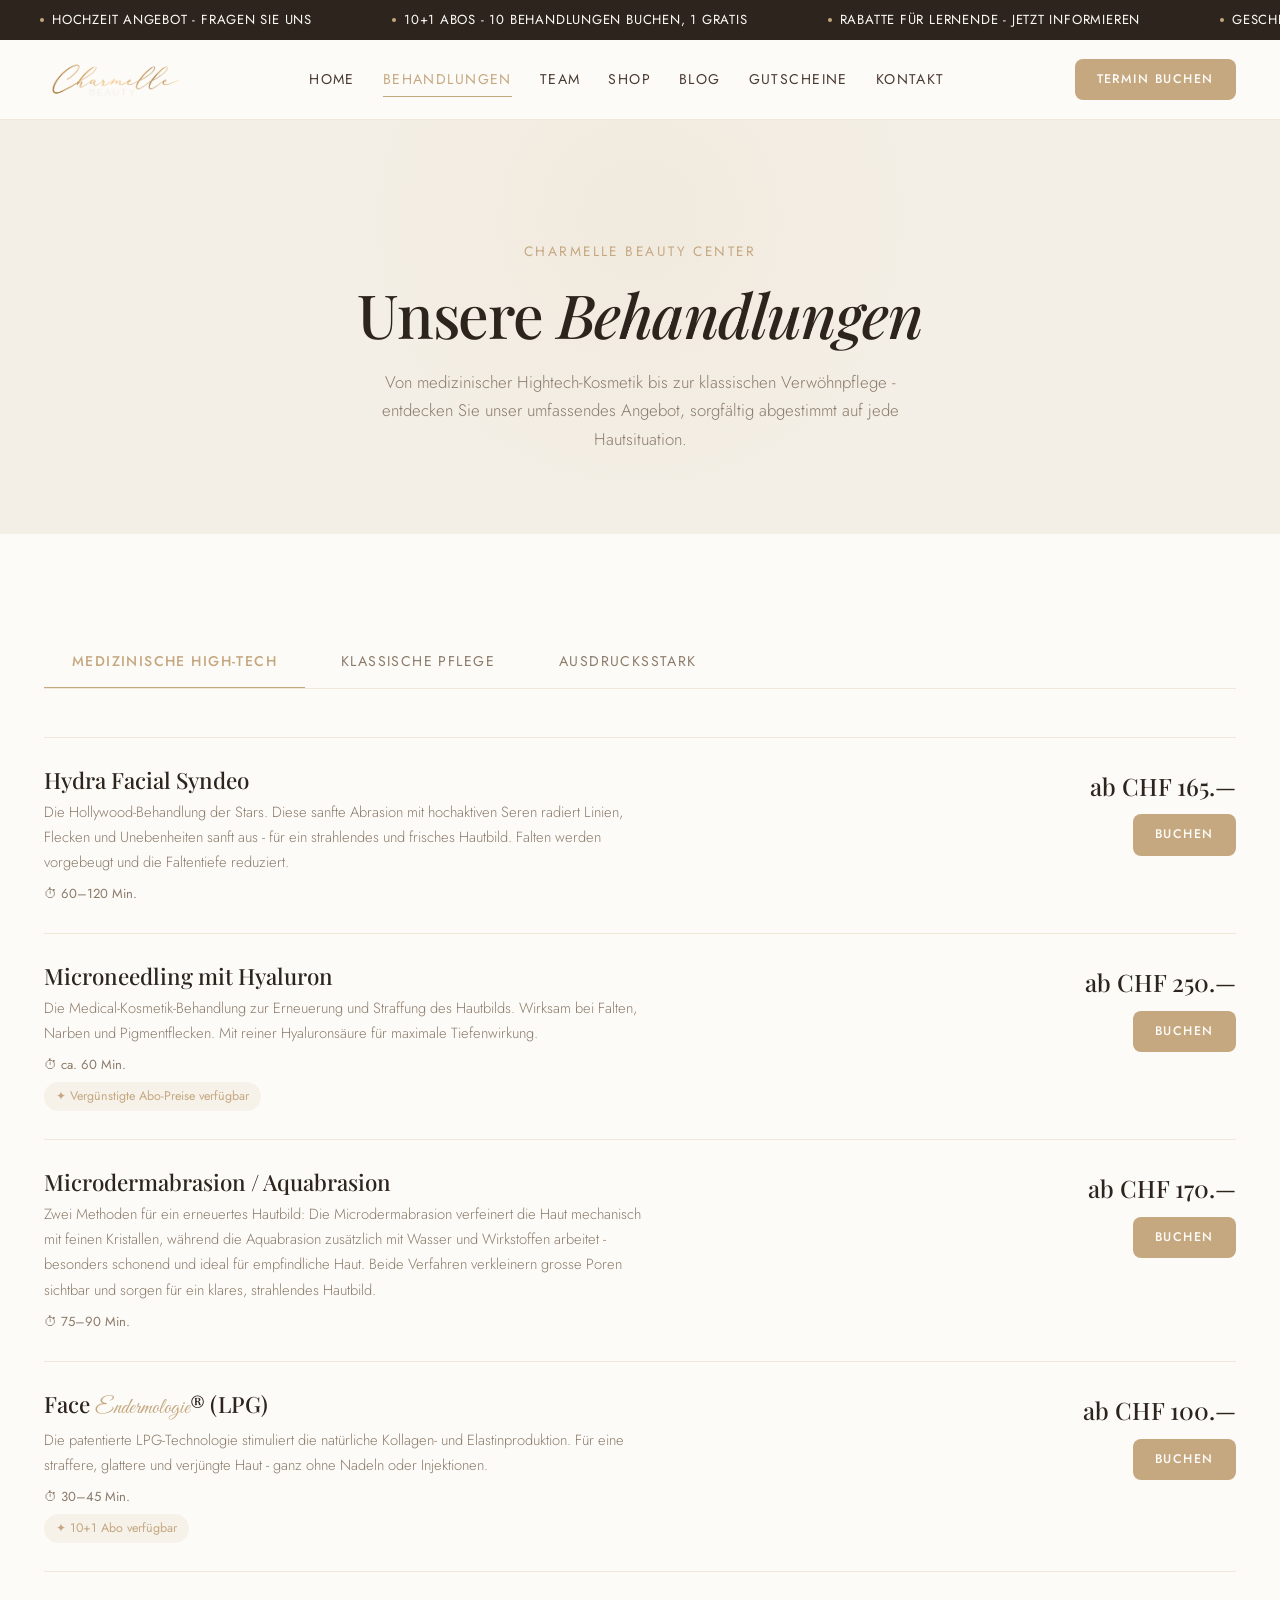
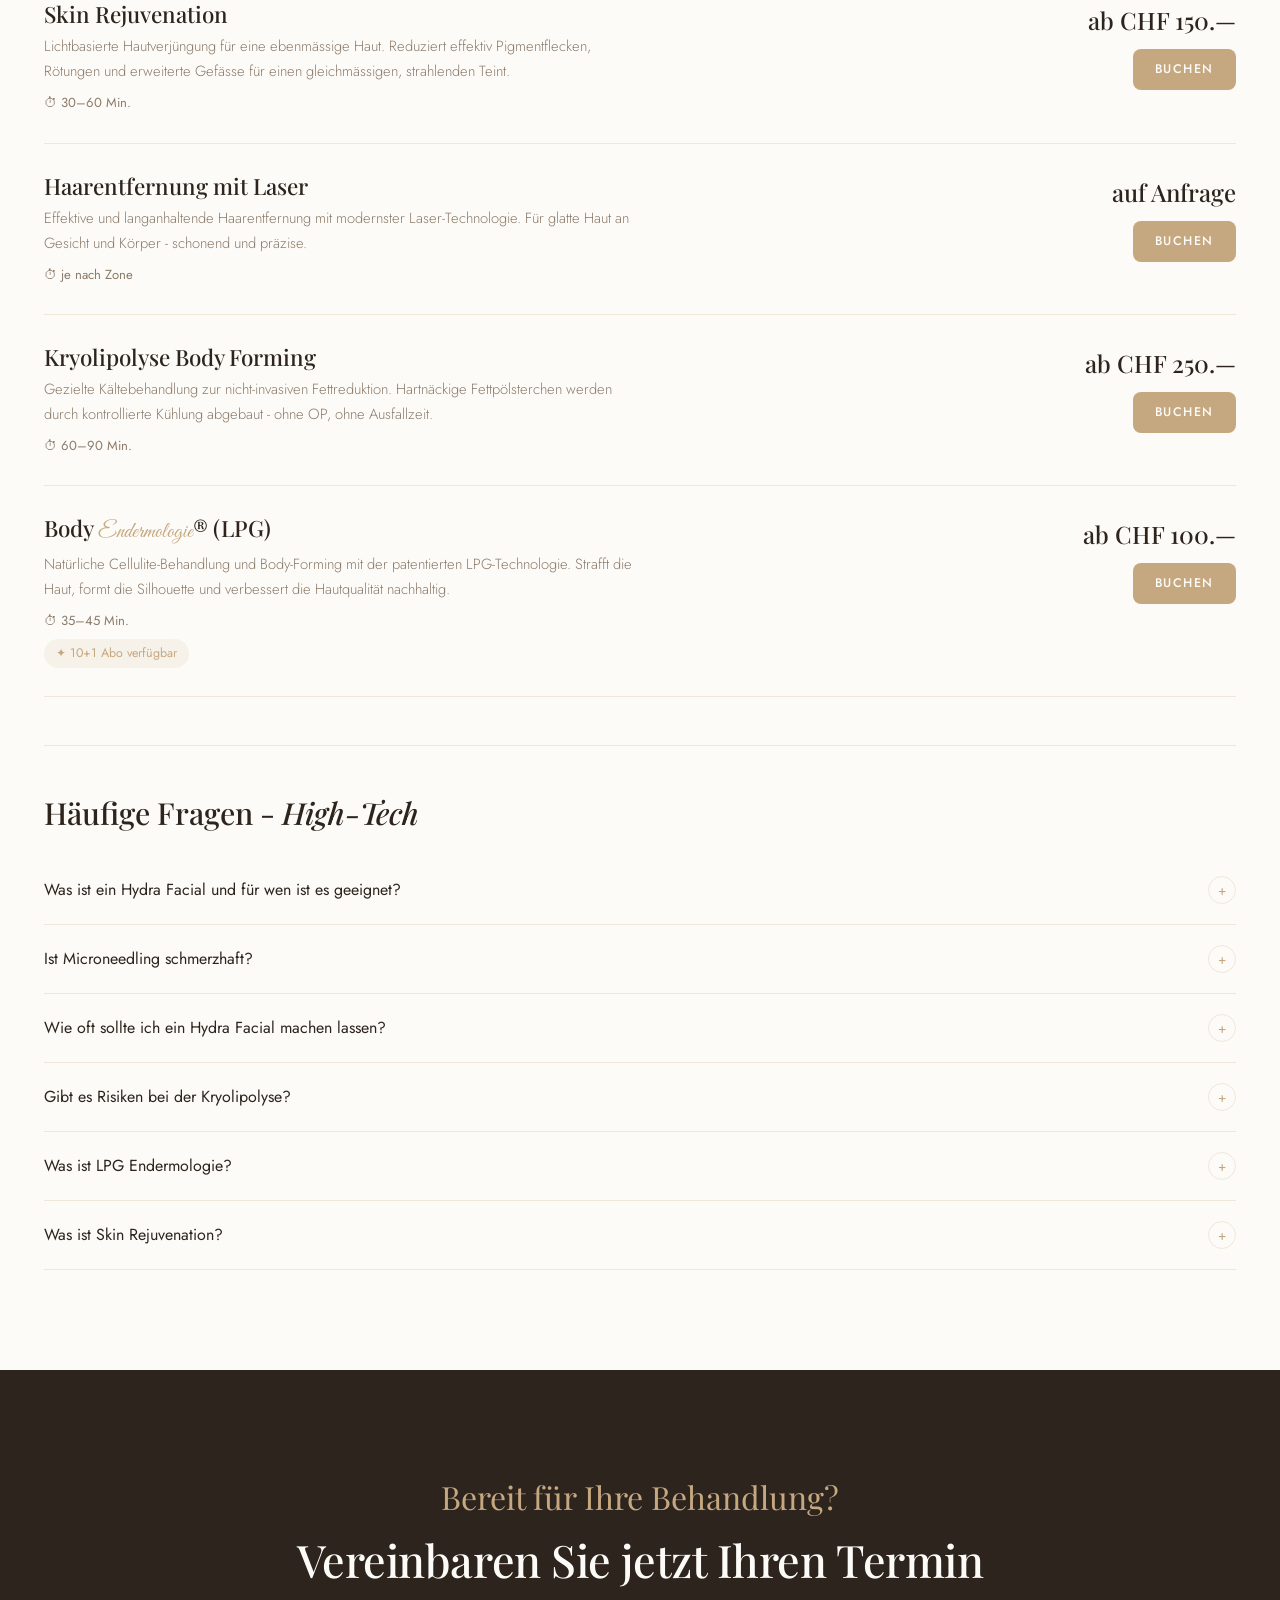
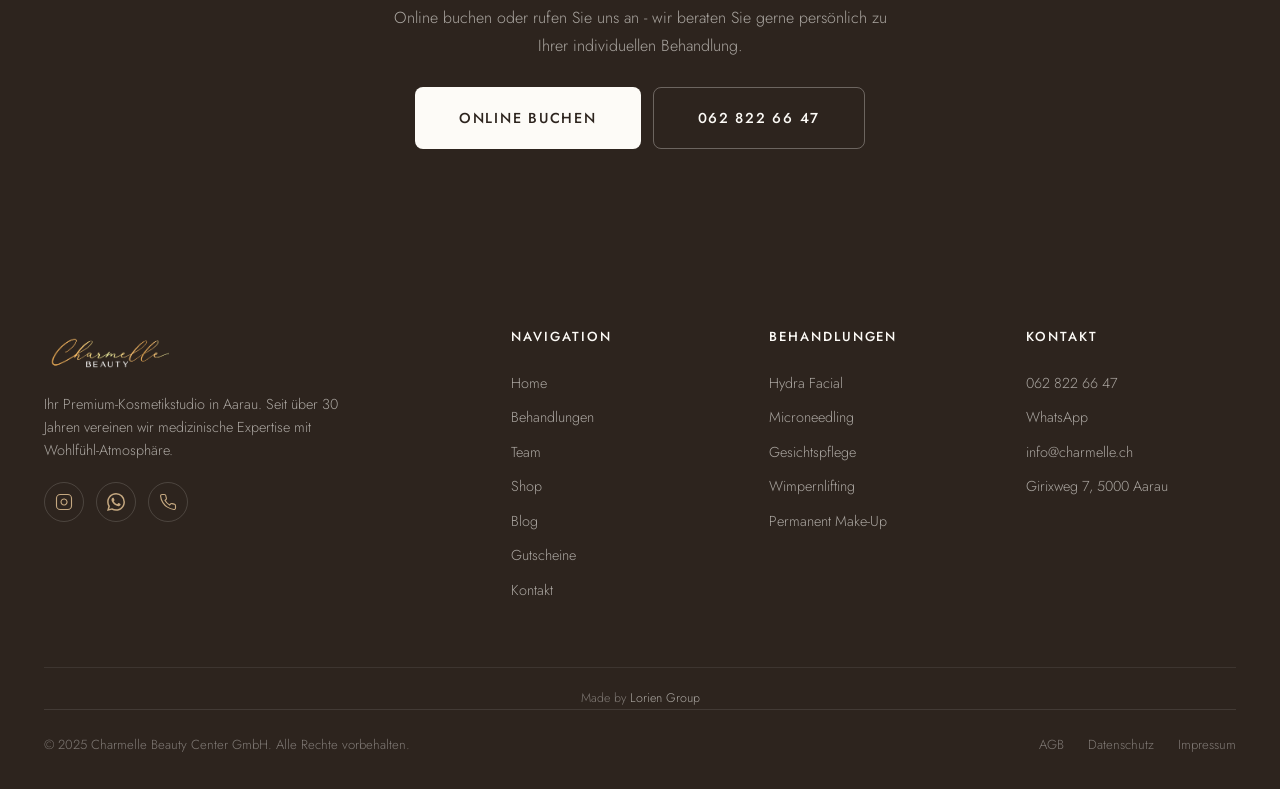
==== commit 2cd9a110: "Image swap, remove AI image, script font for treatments, Kontakt heading fix, Di 18:30" ====
--- a/behandlungen.html
+++ b/behandlungen.html
@@ -180,7 +180,7 @@
           <!-- Face Endermologie -->
           <div class="treatment-item reveal">
             <div class="treatment-info">
-              <h4>Face Endermologie® (LPG)</h4>
+              <h4>Face <span class="text-accent">Endermologie</span>® (LPG)</h4>
               <p>Die patentierte LPG-Technologie stimuliert die natürliche Kollagen- und Elastinproduktion. Für eine straffere, glattere und verjüngte Haut - ganz ohne Nadeln oder Injektionen.</p>
               <div class="treatment-meta">
                 <span class="duration">⏱ 30–45 Min.</span>
@@ -241,7 +241,7 @@
           <!-- Body Endermologie -->
           <div class="treatment-item reveal">
             <div class="treatment-info">
-              <h4>Body Endermologie® (LPG)</h4>
+              <h4>Body <span class="text-accent">Endermologie</span>® (LPG)</h4>
               <p>Natürliche Cellulite-Behandlung und Body-Forming mit der patentierten LPG-Technologie. Strafft die Haut, formt die Silhouette und verbessert die Hautqualität nachhaltig.</p>
               <div class="treatment-meta">
                 <span class="duration">⏱ 35–45 Min.</span>
@@ -474,7 +474,7 @@
           <!-- Wimpernlifting -->
           <div class="treatment-item reveal">
             <div class="treatment-info">
-              <h4>Wimpernlifting</h4>
+              <h4><span class="text-accent">Wimpernlifting</span></h4>
               <p>Der natürliche Wow-Effekt. Ihre eigenen Wimpern werden dauerhaft geschwungen und wirken sofort voller und länger - ganz ohne Extensions. Optional mit Färbung für maximale Intensität.</p>
               <div class="treatment-meta">
                 <span class="duration">⏱ ca. 60 Min.</span>
@@ -490,7 +490,7 @@
           <!-- Wimpernverlängerung -->
           <div class="treatment-item reveal">
             <div class="treatment-info">
-              <h4>Wimpernverlängerung (Extensions)</h4>
+              <h4><span class="text-accent">Wimpernverlängerung</span> (Extensions)</h4>
               <p>Professionelle Wimpernverlängerung für einen umwerfenden Blick. Einzelne Seiden- oder Kunsthaarwimpern werden an Ihre natürlichen Wimpern angebracht - für ein dramatisches oder natürliches Ergebnis, ganz nach Wunsch.</p>
               <div class="treatment-meta">
                 <span class="duration">⏱ 90–120 Min.</span>
@@ -505,7 +505,7 @@
           <!-- Permanent Make-Up -->
           <div class="treatment-item reveal">
             <div class="treatment-info">
-              <h4>Permanent Make-Up</h4>
+              <h4><span class="text-accent">Permanent Make-Up</span></h4>
               <p>Perfekt betonte Augenbrauen, Lippen oder Lidstriche - 24 Stunden am Tag. Mit modernster Pigmentiertechnik in natürlichen Farbtönen für ein dauerhaft gepflegtes Aussehen.</p>
               <div class="treatment-meta">
                 <span class="duration">⏱ 90–120 Min.</span>
@@ -520,7 +520,7 @@
           <!-- Microblading -->
           <div class="treatment-item reveal">
             <div class="treatment-info">
-              <h4>Microblading</h4>
+              <h4><span class="text-accent">Microblading</span></h4>
               <p>Die Kunst der perfekten Augenbraue. Feinste Härchen werden mit einer speziellen Handmethode in die Haut gezeichnet - für ein hyperrealistisches, natürliches Ergebnis, das 1–2 Jahre hält.</p>
               <div class="treatment-meta">
                 <span class="duration">⏱ ca. 120 Min.</span>
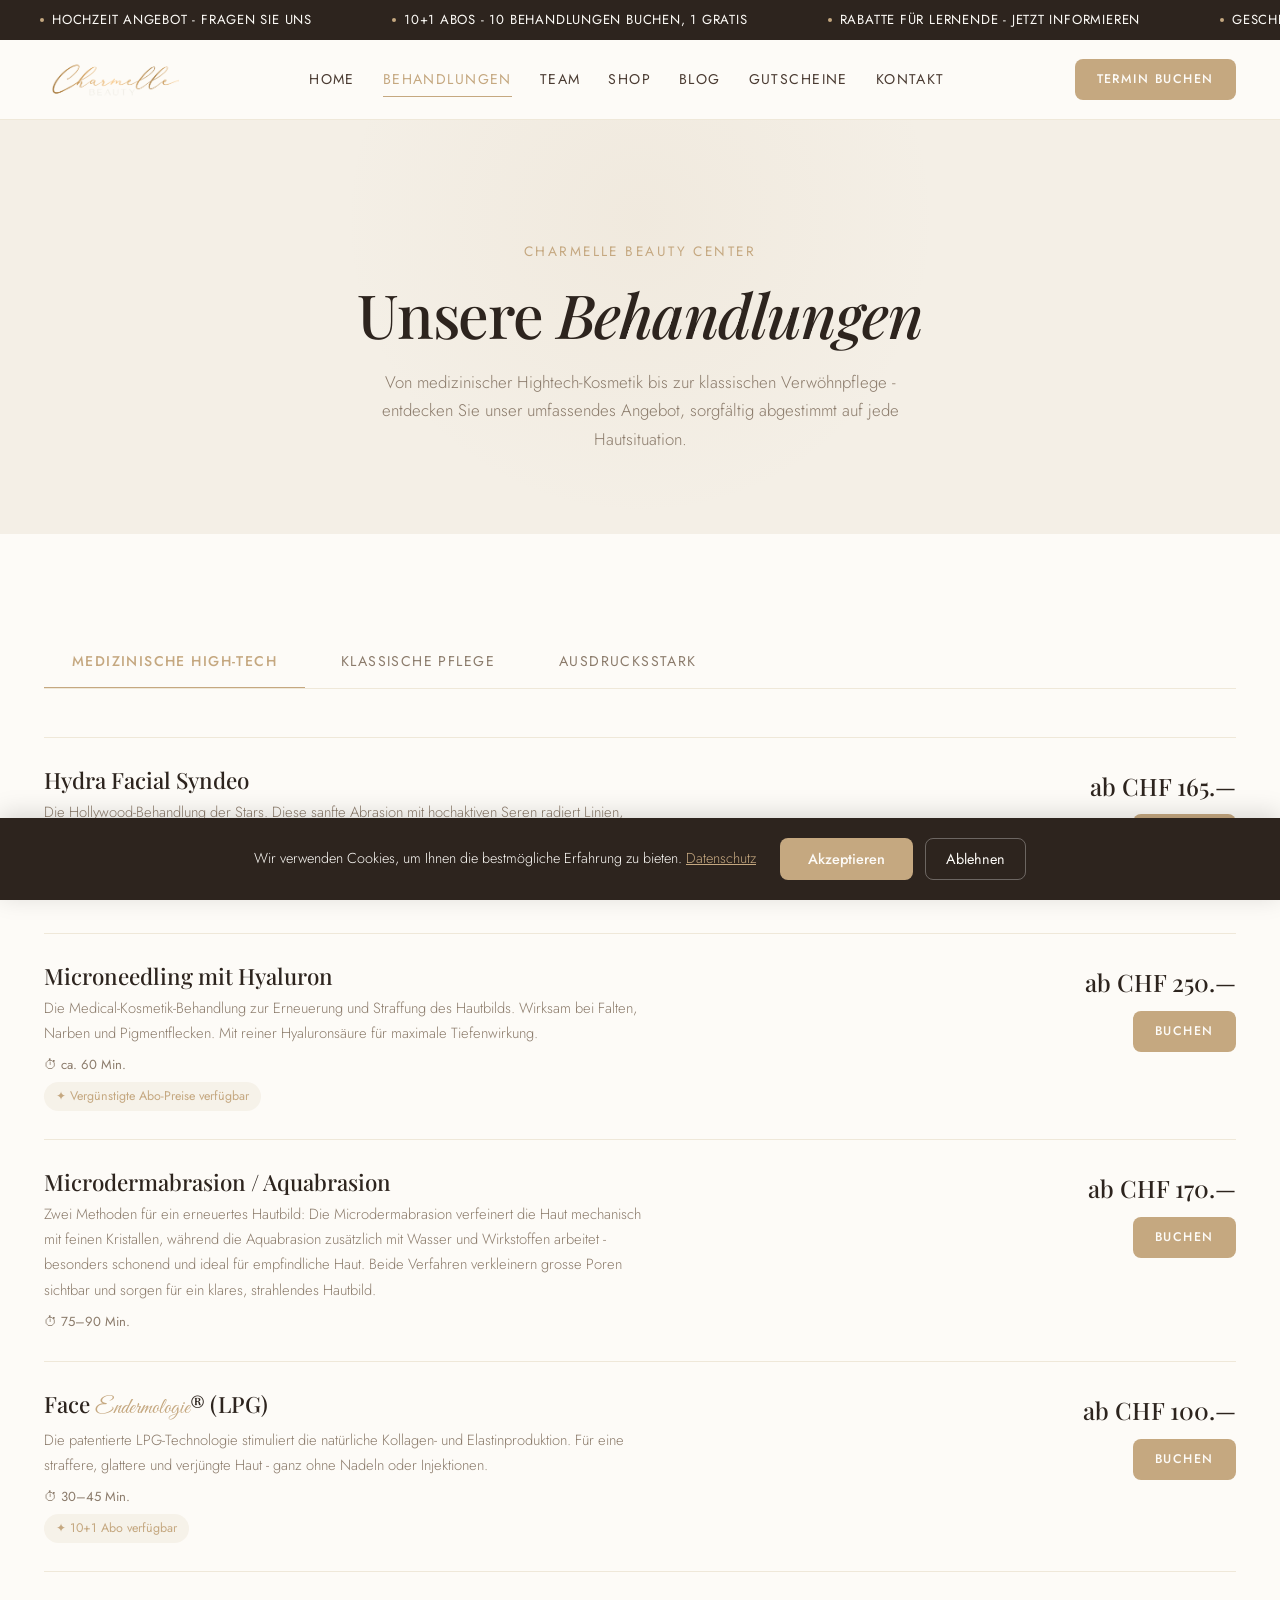
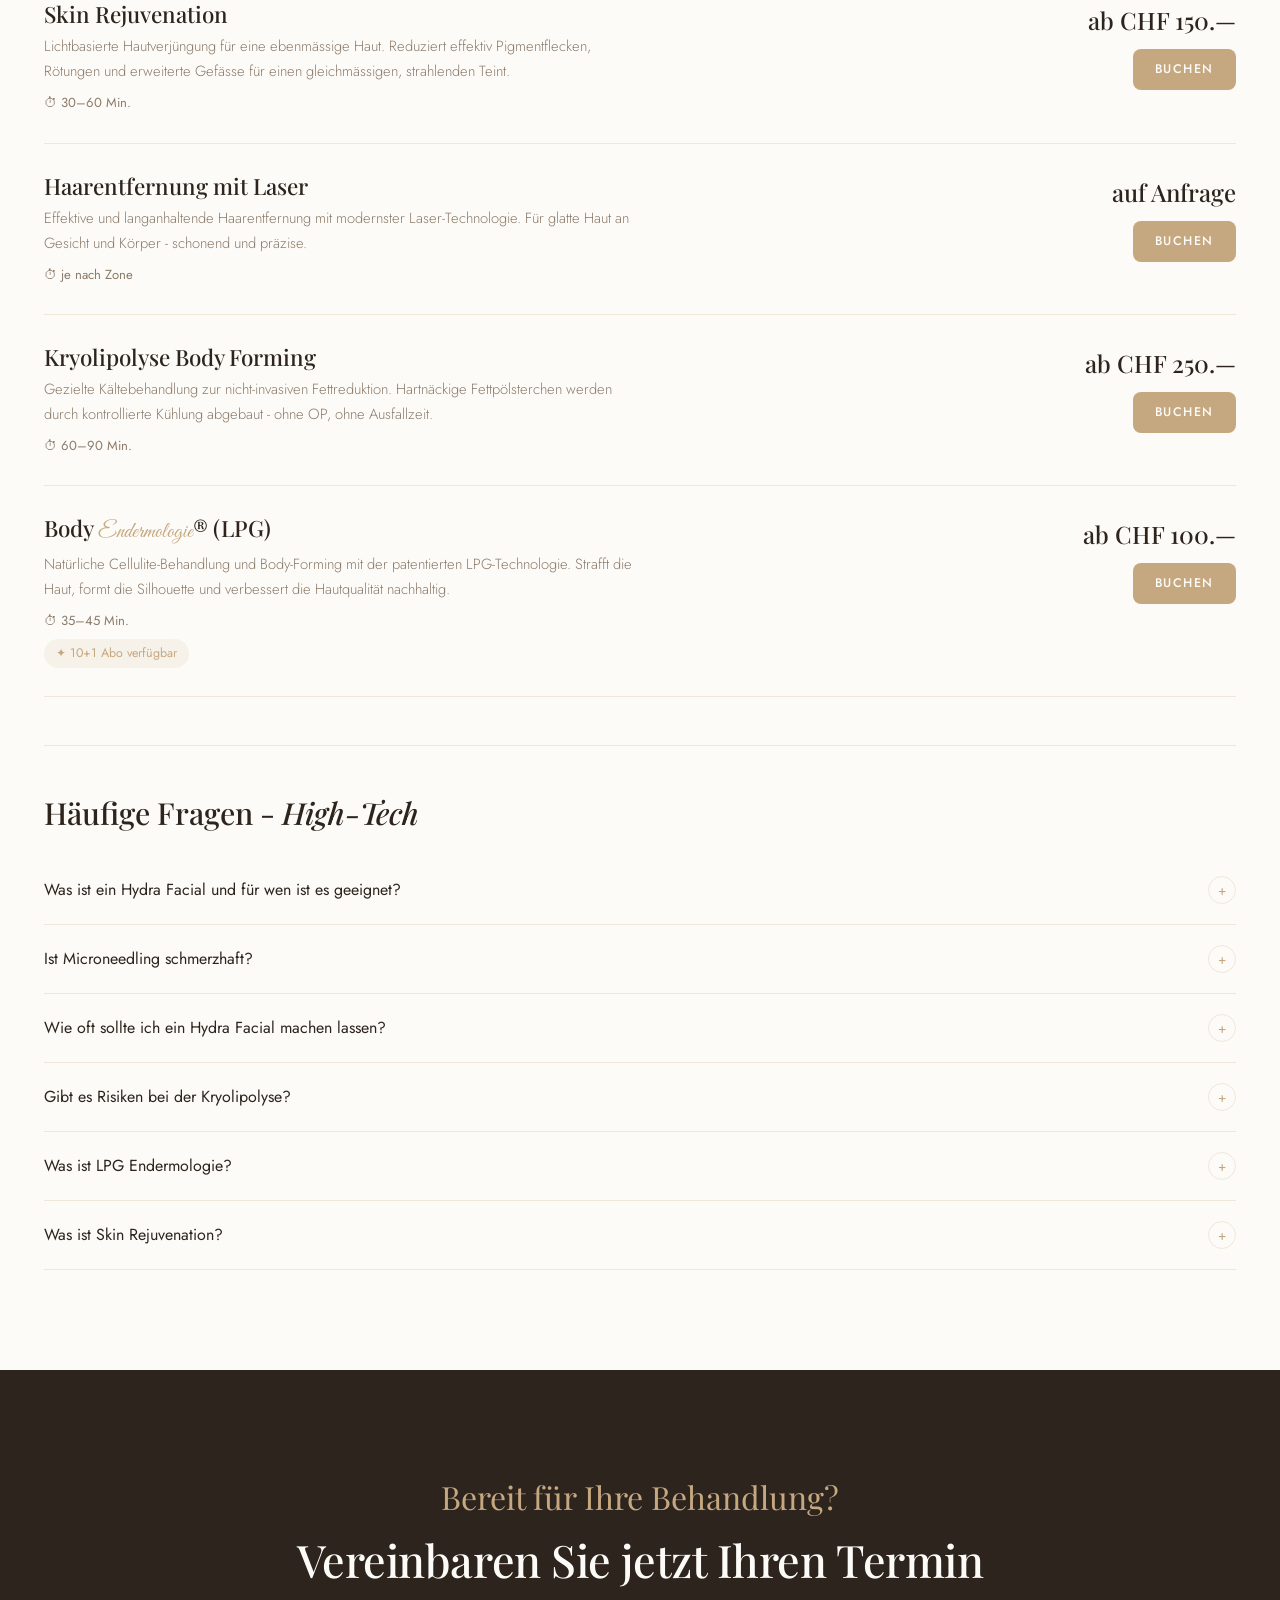
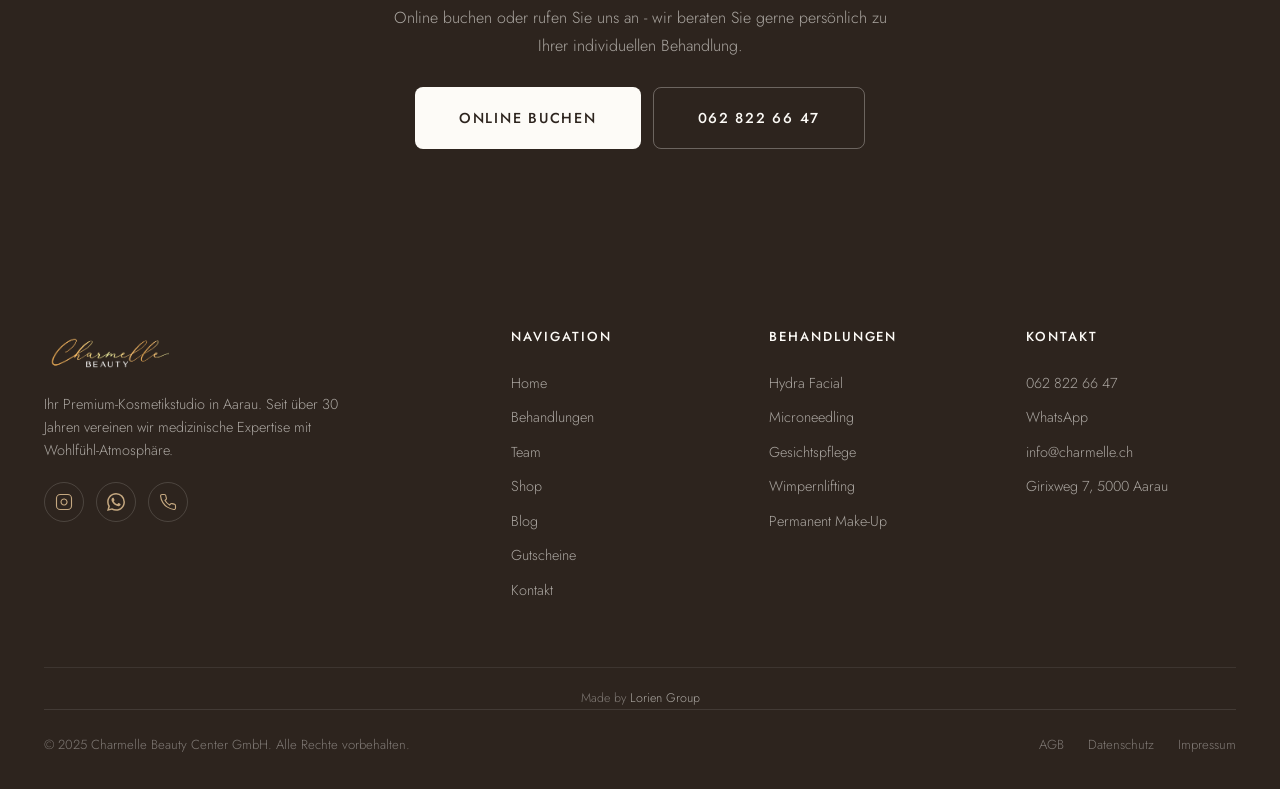
==== commit 0c7c59d4: "Stella IT/EN/FR, LPG mindestens 10, und statt &, real studio photos, real gutschein photo" ====
--- a/behandlungen.html
+++ b/behandlungen.html
@@ -3,11 +3,23 @@
 <head>
   <meta charset="UTF-8">
   <meta name="viewport" content="width=device-width, initial-scale=1.0">
+  <meta name="theme-color" content="#C5A880">
+  <meta name="format-detection" content="telephone=no">
+
+  <!-- Favicon -->
+  <link rel="icon" type="image/png" sizes="32x32" href="images/favicon-32x32.png">
+  <link rel="icon" type="image/png" sizes="16x16" href="images/favicon-16x16.png">
+  <link rel="apple-touch-icon" sizes="180x180" href="images/apple-touch-icon.png">
+
+  <!-- Preconnect -->
+  <link rel="preconnect" href="https://fonts.googleapis.com">
+  <link rel="preconnect" href="https://fonts.gstatic.com" crossorigin>
 
   <!-- SEO Meta Tags -->
   <title>Behandlungen | Charmelle Beauty Center Aarau - Hydra Facial, Microneedling, Wimpernlifting</title>
   <meta name="description" content="Alle Behandlungen im Überblick: Hydra Facial, Microneedling, Anti-Aging, Wimpernlifting, Permanent Make-Up, Haarentfernung & mehr. Preise und Details. Jetzt buchen!">
   <meta name="keywords" content="Hydra Facial Aarau, Microneedling Preise, Wimpernlifting Aarau, Anti-Aging Behandlung, Permanent Make-Up, Haarentfernung Laser, Gesichtspflege Aarau, Kosmetik Preise">
+  <meta name="author" content="Charmelle Beauty Center GmbH">
   <meta name="robots" content="index, follow">
   <link rel="canonical" href="https://www.charmelle.ch/behandlungen">
 
@@ -17,6 +29,25 @@
   <meta property="og:type" content="website">
   <meta property="og:url" content="https://www.charmelle.ch/behandlungen">
   <meta property="og:locale" content="de_CH">
+  <meta property="og:image" content="https://www.charmelle.ch/images/logo.png">
+
+  <!-- Twitter Card -->
+  <meta name="twitter:card" content="summary_large_image">
+  <meta name="twitter:title" content="Behandlungen | Charmelle Beauty Center Aarau">
+  <meta name="twitter:description" content="Hydra Facial, Microneedling, Wimpernlifting, Permanent Make-Up und mehr. Alle Behandlungen mit Preisen.">
+  <meta name="twitter:image" content="https://www.charmelle.ch/images/logo.png">
+
+  <!-- Breadcrumb Schema -->
+  <script type="application/ld+json">
+  {
+    "@context": "https://schema.org",
+    "@type": "BreadcrumbList",
+    "itemListElement": [
+      {"@type": "ListItem", "position": 1, "name": "Home", "item": "https://www.charmelle.ch/"},
+      {"@type": "ListItem", "position": 2, "name": "Behandlungen", "item": "https://www.charmelle.ch/behandlungen"}
+    ]
+  }
+  </script>
 
   <!-- FAQ Schema -->
   <script type="application/ld+json">
@@ -63,6 +94,8 @@
   <link rel="stylesheet" href="styles.css">
 </head>
 <body>
+  <!-- Skip Navigation -->
+  <a href="#main-content" class="skip-link">Zum Inhalt springen</a>
 
   <!-- ===== ANNOUNCEMENT MARQUEE BAR ===== -->
   <div class="announcement-bar" role="marquee" aria-label="Aktuelle Angebote">
@@ -104,6 +137,8 @@
     </div>
   </header>
 
+  <main id="main-content">
+
   <!-- ===== PAGE HERO ===== -->
   <section class="page-hero">
     <div class="container">
@@ -315,7 +350,7 @@
             </button>
             <div class="faq-answer" role="region">
               <div class="faq-answer-inner">
-                Die LPG Endermologie ist eine patentierte, nicht-invasive Technologie aus Frankreich. Sie nutzt eine motorisierte Rollenmassage, die sanft und gezielt auf das Bindegewebe einwirkt. Für das Gesicht (Face Endermologie) stimuliert sie die natürliche Kollagen- und Elastinproduktion - das Ergebnis sind straffere Konturen und ein frischeres Hautbild, ganz ohne Nadeln. Für den Körper (Body Endermologie) wirkt sie effektiv gegen Cellulite, strafft die Haut und formt die Silhouette. Wir empfehlen eine Kur von 10 Sitzungen für optimale Langzeitergebnisse.
+                Die LPG Endermologie ist eine patentierte, nicht-invasive Technologie aus Frankreich. Sie nutzt eine motorisierte Rollenmassage, die sanft und gezielt auf das Bindegewebe einwirkt. Für das Gesicht (Face Endermologie) stimuliert sie die natürliche Kollagen- und Elastinproduktion - das Ergebnis sind straffere Konturen und ein frischeres Hautbild, ganz ohne Nadeln. Für den Körper (Body Endermologie) wirkt sie effektiv gegen Cellulite, strafft die Haut und formt die Silhouette. Wir empfehlen mindestens 10 Sitzungen für optimale Langzeitergebnisse.
               </div>
             </div>
           </div>
@@ -551,7 +586,7 @@
           <!-- Brauen & Wimpern färben -->
           <div class="treatment-item reveal">
             <div class="treatment-info">
-              <h4>Brauen & Wimpern färben</h4>
+              <h4>Brauen und Wimpern färben</h4>
               <p>Definierte Brauen und intensive Wimpern - für einen wachen, ausdrucksstarken Blick auch ohne Make-Up. Kombinierbar mit Regulieren und Zupfen für die perfekte Form.</p>
               <div class="treatment-meta">
                 <span class="duration">⏱ 15–30 Min.</span>
@@ -652,6 +687,8 @@
       </div>
     </div>
   </section>
+
+  </main>
 
   <!-- ===== FOOTER ===== -->
   <footer class="site-footer" id="footer">
@@ -711,6 +748,15 @@
     </div>
   </footer>
 
+  <!-- Cookie Consent Banner -->
+  <div class="cookie-consent" role="dialog" aria-label="Cookie-Hinweis">
+    <p>Wir verwenden Cookies, um Ihnen die bestmögliche Erfahrung zu bieten. <a href="kontakt.html#datenschutz">Datenschutz</a></p>
+    <div class="cookie-consent-actions">
+      <button class="btn-accept">Akzeptieren</button>
+      <button class="btn-decline">Ablehnen</button>
+    </div>
+  </div>
+
   <script src="main.js"></script>
 </body>
 </html>
--- a/styles.css
+++ b/styles.css
@@ -2752,7 +2752,11 @@
   .announcement-bar,
   .site-header,
   .menu-toggle,
-  .lightbox-overlay {
+  .lightbox-overlay,
+  .blob,
+  .cookie-consent,
+  .skip-link,
+  .site-footer {
     display: none !important;
   }
 
@@ -2760,4 +2764,121 @@
     color: #000;
     background: #fff;
   }
-}
+
+  a[href]::after {
+    content: " (" attr(href) ")";
+    font-size: 0.85em;
+    color: #666;
+  }
+}
+
+/* --- Skip Navigation Link --- */
+.skip-link {
+  position: absolute;
+  top: -100%;
+  left: 16px;
+  z-index: 99999;
+  padding: 12px 24px;
+  background: var(--accent-gold);
+  color: var(--text-white);
+  font-family: var(--font-body);
+  font-size: 0.95rem;
+  font-weight: 500;
+  text-decoration: none;
+  border-radius: var(--border-radius-sm, 8px);
+  transition: top 0.2s ease;
+}
+
+.skip-link:focus {
+  top: 16px;
+  outline: 3px solid var(--accent-gold-hover);
+  outline-offset: 2px;
+}
+
+/* --- Custom Selection Color --- */
+::selection {
+  background: var(--accent-gold-light);
+  color: var(--text-heading);
+}
+
+::-moz-selection {
+  background: var(--accent-gold-light);
+  color: var(--text-heading);
+}
+
+/* --- Cookie Consent Banner --- */
+.cookie-consent {
+  position: fixed;
+  bottom: 0;
+  left: 0;
+  right: 0;
+  z-index: 9999;
+  background: var(--text-heading);
+  color: var(--text-white);
+  padding: 20px 24px;
+  font-family: var(--font-body);
+  font-size: 0.9rem;
+  display: flex;
+  align-items: center;
+  justify-content: center;
+  gap: 24px;
+  flex-wrap: wrap;
+  transform: translateY(100%);
+  transition: transform 0.4s cubic-bezier(0.4, 0, 0.2, 1);
+  box-shadow: 0 -4px 24px rgba(0, 0, 0, 0.15);
+}
+
+.cookie-consent.is-visible {
+  transform: translateY(0);
+}
+
+.cookie-consent p {
+  margin: 0;
+  max-width: 600px;
+  line-height: 1.5;
+}
+
+.cookie-consent p a {
+  color: var(--accent-gold);
+  text-decoration: underline;
+}
+
+.cookie-consent-actions {
+  display: flex;
+  gap: 12px;
+  flex-shrink: 0;
+}
+
+.cookie-consent .btn-accept {
+  padding: 10px 28px;
+  background: var(--accent-gold);
+  color: var(--text-white);
+  border: none;
+  border-radius: 8px;
+  font-family: var(--font-body);
+  font-weight: 500;
+  font-size: 0.9rem;
+  cursor: pointer;
+  transition: background 0.2s ease;
+}
+
+.cookie-consent .btn-accept:hover {
+  background: var(--accent-gold-hover);
+}
+
+.cookie-consent .btn-decline {
+  padding: 10px 20px;
+  background: transparent;
+  color: var(--text-white);
+  border: 1px solid rgba(255, 255, 255, 0.3);
+  border-radius: 8px;
+  font-family: var(--font-body);
+  font-weight: 400;
+  font-size: 0.9rem;
+  cursor: pointer;
+  transition: border-color 0.2s ease;
+}
+
+.cookie-consent .btn-decline:hover {
+  border-color: rgba(255, 255, 255, 0.6);
+}
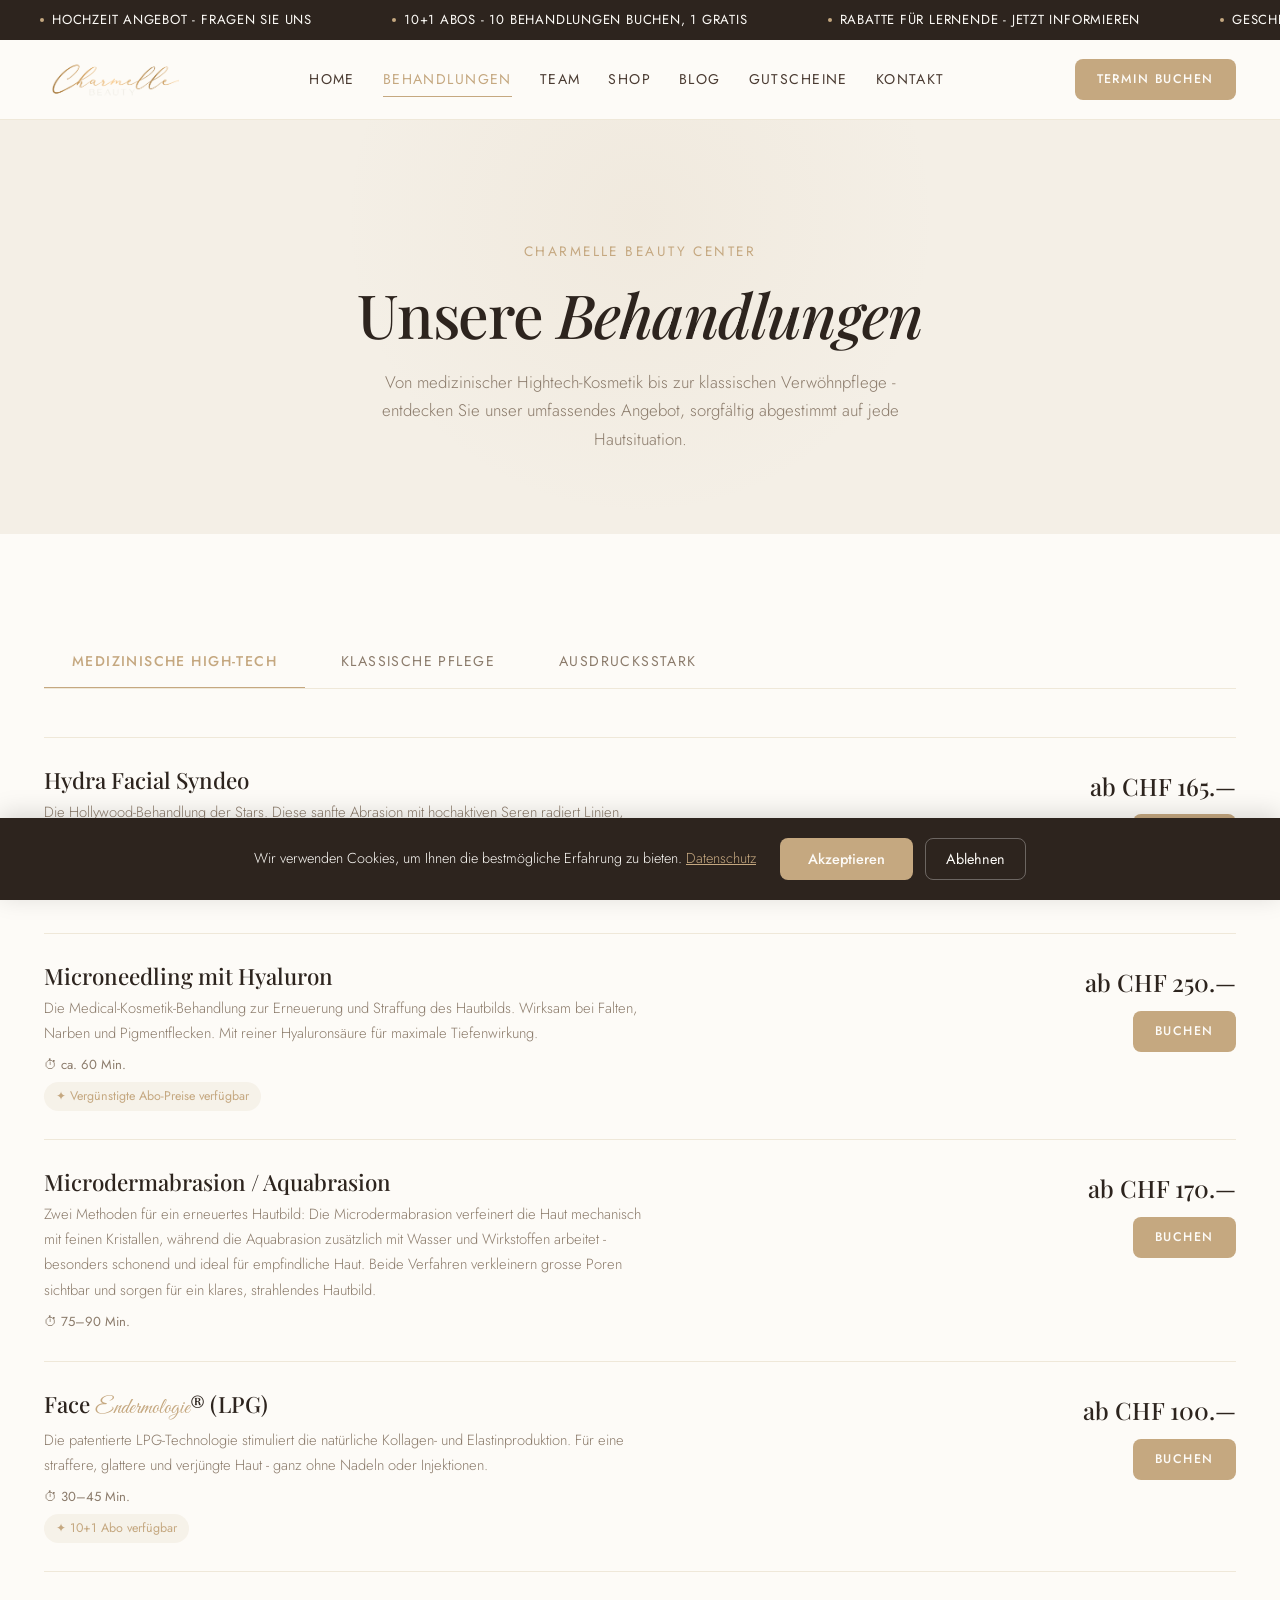
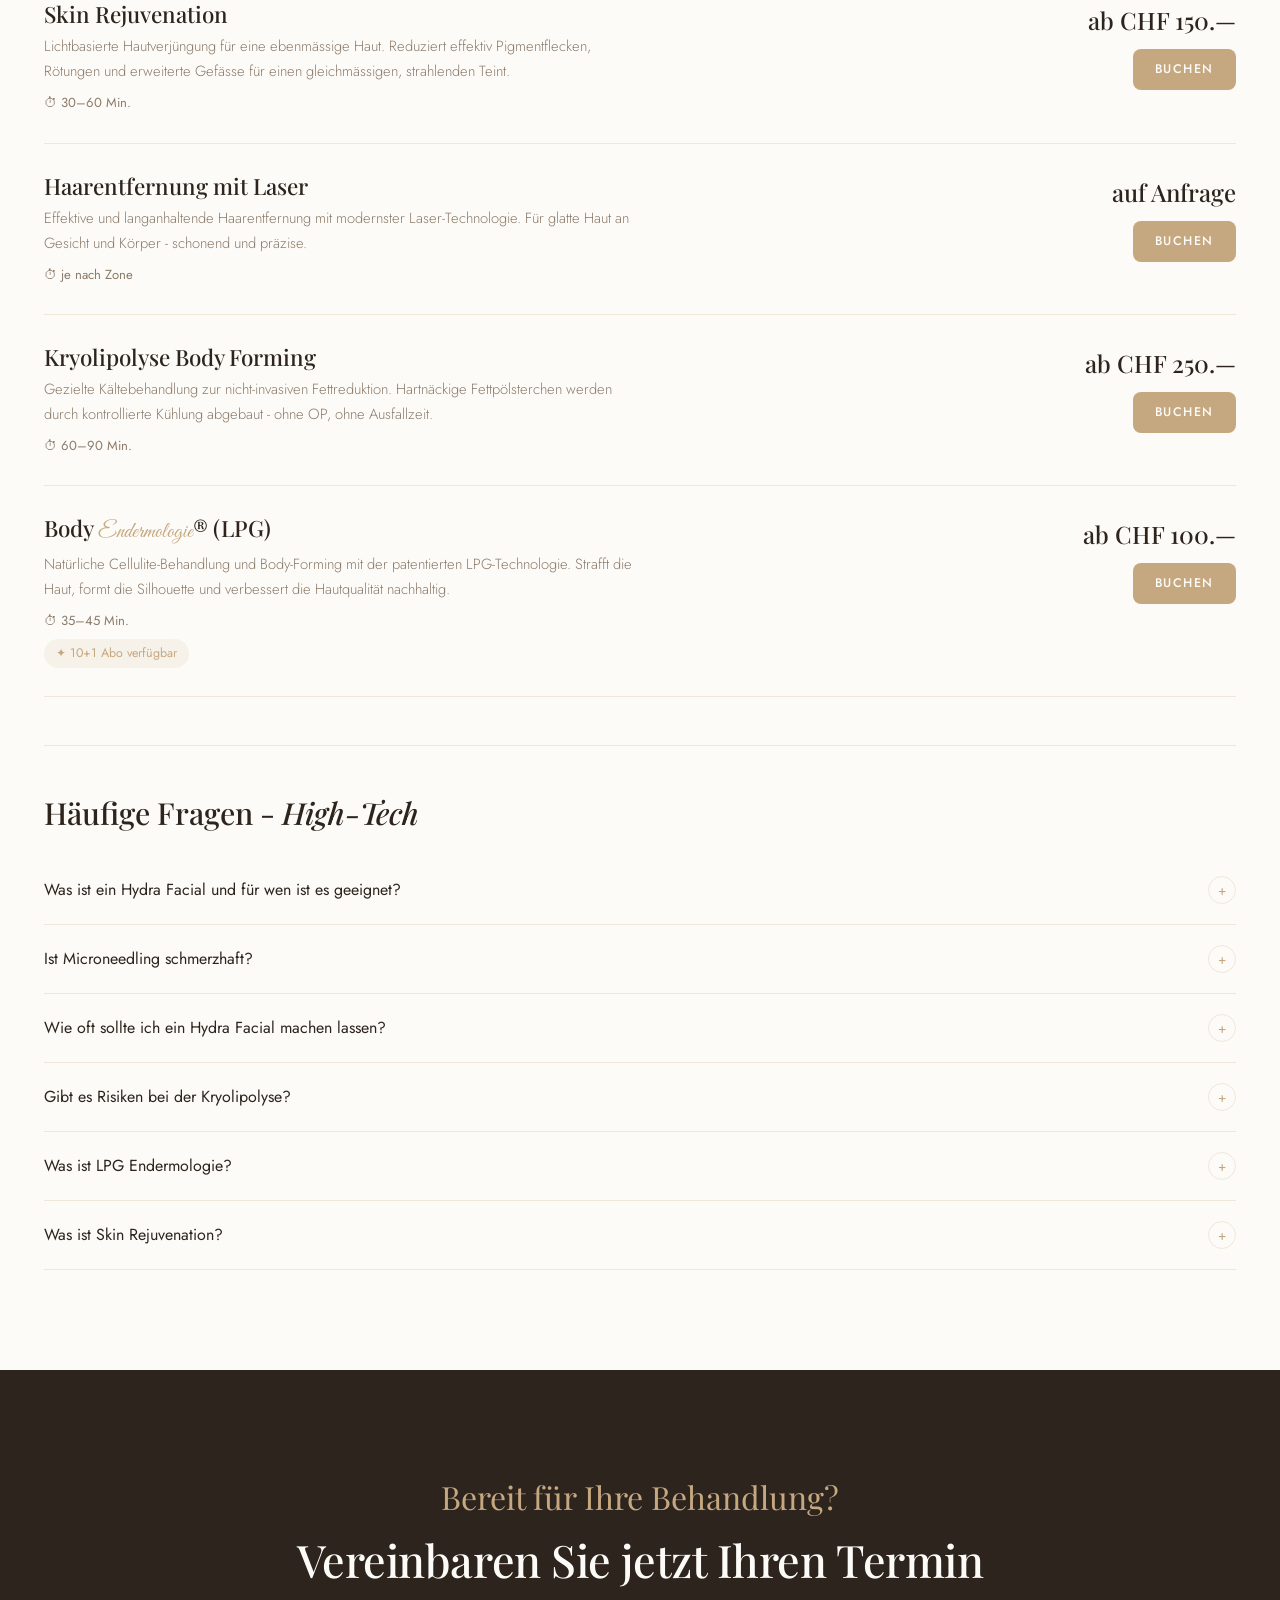
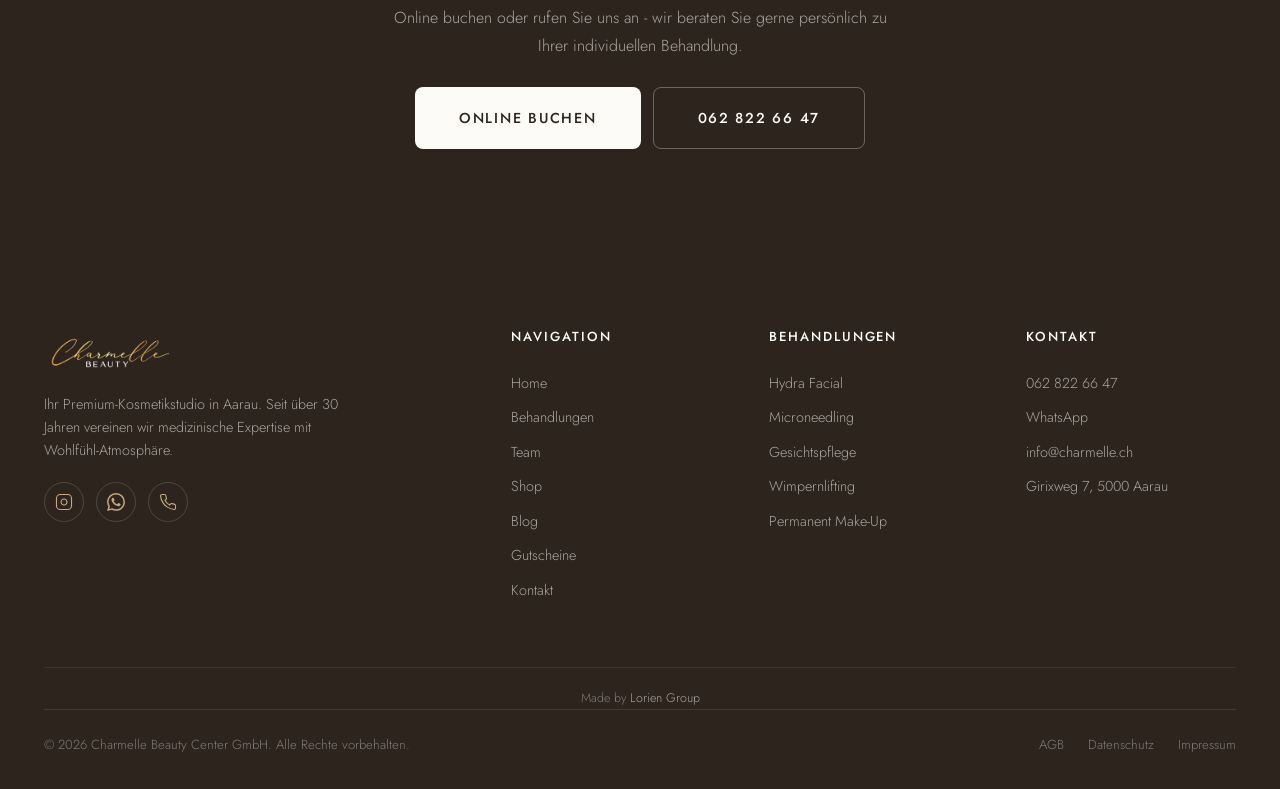
==== commit 88d1e801: "🚀 Charmelle WordPress/WooCommerce Theme v1.0 — Complete migration from static to WordPress. Includes" ====
--- a/behandlungen.html
+++ b/behandlungen.html
@@ -15,6 +15,8 @@
   <link rel="preconnect" href="https://fonts.googleapis.com">
   <link rel="preconnect" href="https://fonts.gstatic.com" crossorigin>
 
+  <!-- Google Fonts -->
+  <link rel="stylesheet" href="https://fonts.googleapis.com/css2?family=Great+Vibes&family=Jost:wght@300;400;500;600&family=Playfair+Display:ital,wght@0,400;0,500;0,600;0,700;1,400;1,500;1,600;1,700&display=swap">
   <!-- SEO Meta Tags -->
   <title>Behandlungen | Charmelle Beauty Center Aarau - Hydra Facial, Microneedling, Wimpernlifting</title>
   <meta name="description" content="Alle Behandlungen im Überblick: Hydra Facial, Microneedling, Anti-Aging, Wimpernlifting, Permanent Make-Up, Haarentfernung & mehr. Preise und Details. Jetzt buchen!">
@@ -738,7 +740,7 @@
       </div>
       <div class="footer-credit">Made by <a href="https://www.lorien.group/" target="_blank" rel="noopener">Lorien Group</a></div>
       <div class="footer-bottom">
-        <span>&copy; 2025 Charmelle Beauty Center GmbH. Alle Rechte vorbehalten.</span>
+        <span>&copy; <span class="copyright-year">2025</span> Charmelle Beauty Center GmbH. Alle Rechte vorbehalten.</span>
         <div class="footer-legal">
           <a href="kontakt.html#agb">AGB</a>
           <a href="kontakt.html#datenschutz">Datenschutz</a>
@@ -754,9 +756,26 @@
     <div class="cookie-consent-actions">
       <button class="btn-accept">Akzeptieren</button>
       <button class="btn-decline">Ablehnen</button>
+  </div>
+
+  <!-- Newsletter Popup -->
+  <div class="newsletter-popup" id="newsletter-popup" role="dialog" aria-label="Newsletter">
+    <div class="popup-content">
+      <button class="popup-close" aria-label="Schliessen">✕</button>
+      <span class="subtitle">Exklusive Angebote</span>
+      <h3>Beauty-News & <em class="text-italic">Aktionen</em></h3>
+      <p>Erhalten Sie exklusive Angebote, Pflegetipps und Neuigkeiten direkt in Ihre Inbox.</p>
+      <form class="popup-form" name="newsletter" method="POST" data-netlify="true" netlify-honeypot="bot-field">
+        <input type="hidden" name="form-name" value="newsletter">
+        <p class="hidden" style="display:none;"><input name="bot-field"></p>
+        <input type="email" name="email" placeholder="Ihre E-Mail-Adresse" required>
+        <button type="submit" class="btn btn--primary">Anmelden</button>
+        <p class="popup-disclaimer">Kein Spam, jederzeit abbestellbar. <a href="kontakt.html#datenschutz">Datenschutz</a></p>
+      </form>
     </div>
   </div>
 
+  <script src="https://identity.netlify.com/v1/netlify-identity-widget.js"></script>
   <script src="main.js"></script>
 </body>
 </html>
--- a/styles.css
+++ b/styles.css
@@ -4,8 +4,11 @@
    Typography: Playfair Display (Headings) • Jost (Body) • Great Vibes (Accent)
    ============================================================ */
 
-/* --- Google Fonts Import --- */
-@import url('https://fonts.googleapis.com/css2?family=Great+Vibes&family=Jost:wght@300;400;500;600&family=Playfair+Display:ital,wght@0,400;0,500;0,600;0,700;1,400;1,500;1,600;1,700&display=swap');
+/* --- Google Fonts ---
+   Fonts are loaded via <link> tags in each HTML <head> for parallel loading.
+   The @import below is kept as a fallback comment for reference.
+   @import url('https://fonts.googleapis.com/css2?family=Great+Vibes&family=Jost:wght@300;400;500;600&family=Playfair+Display:ital,wght@0,400;0,500;0,600;0,700;1,400;1,500;1,600;1,700&display=swap');
+*/
 
 /* --- CSS Custom Properties --- */
 :root {
@@ -2882,3 +2885,220 @@
 .cookie-consent .btn-decline:hover {
   border-color: rgba(255, 255, 255, 0.6);
 }
+
+/* ===== NEWSLETTER POPUP ===== */
+.newsletter-popup {
+  position: fixed;
+  inset: 0;
+  z-index: 10001;
+  display: flex;
+  align-items: center;
+  justify-content: center;
+  background: rgba(45, 36, 30, 0.5);
+  backdrop-filter: blur(6px);
+  -webkit-backdrop-filter: blur(6px);
+  opacity: 0;
+  visibility: hidden;
+  transition: opacity 0.4s ease, visibility 0.4s ease;
+  padding: 24px;
+}
+.newsletter-popup.is-visible {
+  opacity: 1;
+  visibility: visible;
+}
+.popup-content {
+  background: var(--bg-primary);
+  border-radius: var(--border-radius-lg);
+  padding: 48px 40px;
+  max-width: 440px;
+  width: 100%;
+  position: relative;
+  box-shadow: 0 24px 80px rgba(0,0,0,0.2);
+  transform: translateY(20px) scale(0.96);
+  transition: transform 0.4s cubic-bezier(0.4, 0, 0.2, 1);
+  text-align: center;
+}
+.newsletter-popup.is-visible .popup-content {
+  transform: translateY(0) scale(1);
+}
+.popup-close {
+  position: absolute;
+  top: 16px;
+  right: 16px;
+  width: 36px;
+  height: 36px;
+  border-radius: 50%;
+  border: 1px solid var(--border-color);
+  background: transparent;
+  cursor: pointer;
+  display: flex;
+  align-items: center;
+  justify-content: center;
+  font-size: 1rem;
+  color: var(--text-light);
+  transition: all var(--transition-fast);
+}
+.popup-close:hover {
+  border-color: var(--accent-gold);
+  color: var(--accent-gold);
+}
+.popup-content .subtitle {
+  margin-bottom: 8px;
+}
+.popup-content h3 {
+  margin-bottom: 8px;
+}
+.popup-content p {
+  color: var(--text-light);
+  font-size: 0.92rem;
+  margin-bottom: 24px;
+}
+.popup-form {
+  display: flex;
+  flex-direction: column;
+  gap: 12px;
+}
+.popup-form input[type="email"] {
+  width: 100%;
+  padding: 14px 18px;
+  border: 1px solid var(--border-color);
+  border-radius: var(--border-radius-md);
+  background: var(--bg-section);
+  font-family: var(--font-body);
+  font-size: 0.9rem;
+  color: var(--text-primary);
+  transition: border-color var(--transition-fast);
+}
+.popup-form input[type="email"]:focus {
+  outline: none;
+  border-color: var(--accent-gold);
+}
+.popup-form input[type="email"]::placeholder {
+  color: var(--text-light);
+}
+.popup-form .btn {
+  width: 100%;
+}
+.popup-disclaimer {
+  font-size: 0.72rem !important;
+  color: var(--text-light) !important;
+  margin-top: 4px !important;
+  margin-bottom: 0 !important;
+}
+
+@media (max-width: 480px) {
+  .popup-content {
+    padding: 36px 24px;
+  }
+}
+
+/* ===== BLOG POST FULL VIEW ===== */
+.blog-post-full {
+  max-width: 720px;
+  margin: 0 auto;
+}
+.blog-back-link {
+  display: inline-flex;
+  align-items: center;
+  gap: 6px;
+  font-size: 0.85rem;
+  color: var(--accent-gold);
+  text-decoration: none;
+  font-weight: 500;
+  margin-bottom: 32px;
+  transition: gap var(--transition-fast);
+}
+.blog-back-link:hover {
+  gap: 10px;
+}
+.blog-post-meta {
+  display: flex;
+  align-items: center;
+  gap: 16px;
+  flex-wrap: wrap;
+  margin-bottom: 16px;
+}
+.blog-post-meta .blog-category-tag {
+  position: static;
+  display: inline-block;
+}
+.blog-post-meta .blog-date,
+.blog-post-meta .blog-author {
+  font-size: 0.82rem;
+  color: var(--text-light);
+}
+.blog-post-title {
+  font-size: 2.2rem;
+  line-height: 1.2;
+  margin-bottom: 24px;
+}
+.blog-post-hero {
+  border-radius: var(--border-radius-lg);
+  overflow: hidden;
+  margin-bottom: 36px;
+}
+.blog-post-hero img {
+  width: 100%;
+  height: auto;
+  display: block;
+}
+.blog-post-body {
+  font-size: 1rem;
+  line-height: 1.8;
+  color: var(--text-primary);
+}
+.blog-post-body h2 {
+  font-size: 1.5rem;
+  margin: 36px 0 16px;
+}
+.blog-post-body h3 {
+  font-size: 1.2rem;
+  margin: 28px 0 12px;
+}
+.blog-post-body p {
+  margin-bottom: 16px;
+}
+.blog-post-body ul,
+.blog-post-body ol {
+  padding-left: 24px;
+  margin-bottom: 20px;
+}
+.blog-post-body li {
+  margin-bottom: 8px;
+}
+.blog-post-body strong {
+  color: var(--text-primary);
+}
+.blog-post-body a {
+  color: var(--accent-gold);
+  text-decoration: underline;
+}
+.blog-post-cta {
+  text-align: center;
+  margin-top: 48px;
+  padding-top: 32px;
+}
+.blog-post-cta p {
+  color: var(--text-light);
+  margin-bottom: 20px;
+}
+
+.blog-card-link {
+  text-decoration: none;
+  color: inherit;
+  display: flex;
+  flex-direction: column;
+  height: 100%;
+}
+.blog-card-link .blog-card-body h3 {
+  transition: color var(--transition-fast);
+}
+.blog-card-link:hover .blog-card-body h3 {
+  color: var(--accent-gold);
+}
+
+@media (max-width: 768px) {
+  .blog-post-title {
+    font-size: 1.6rem;
+  }
+}
